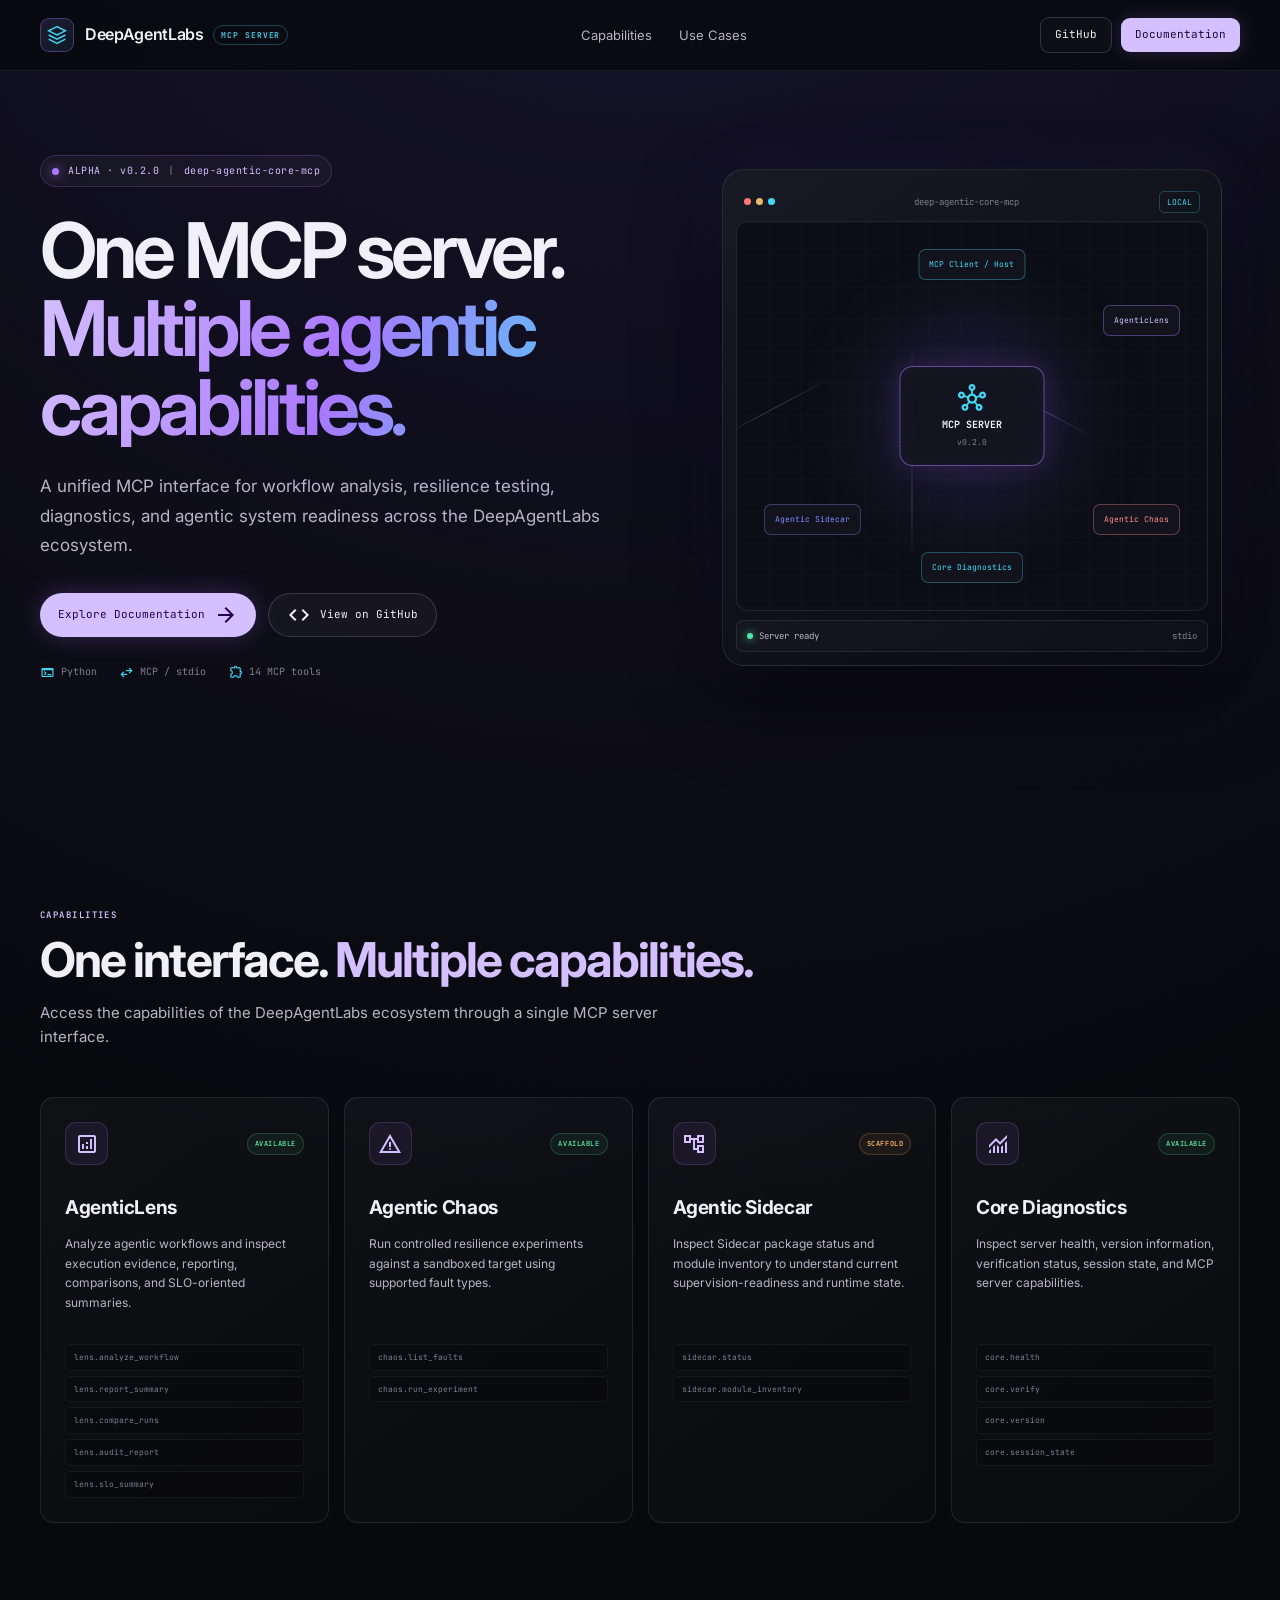
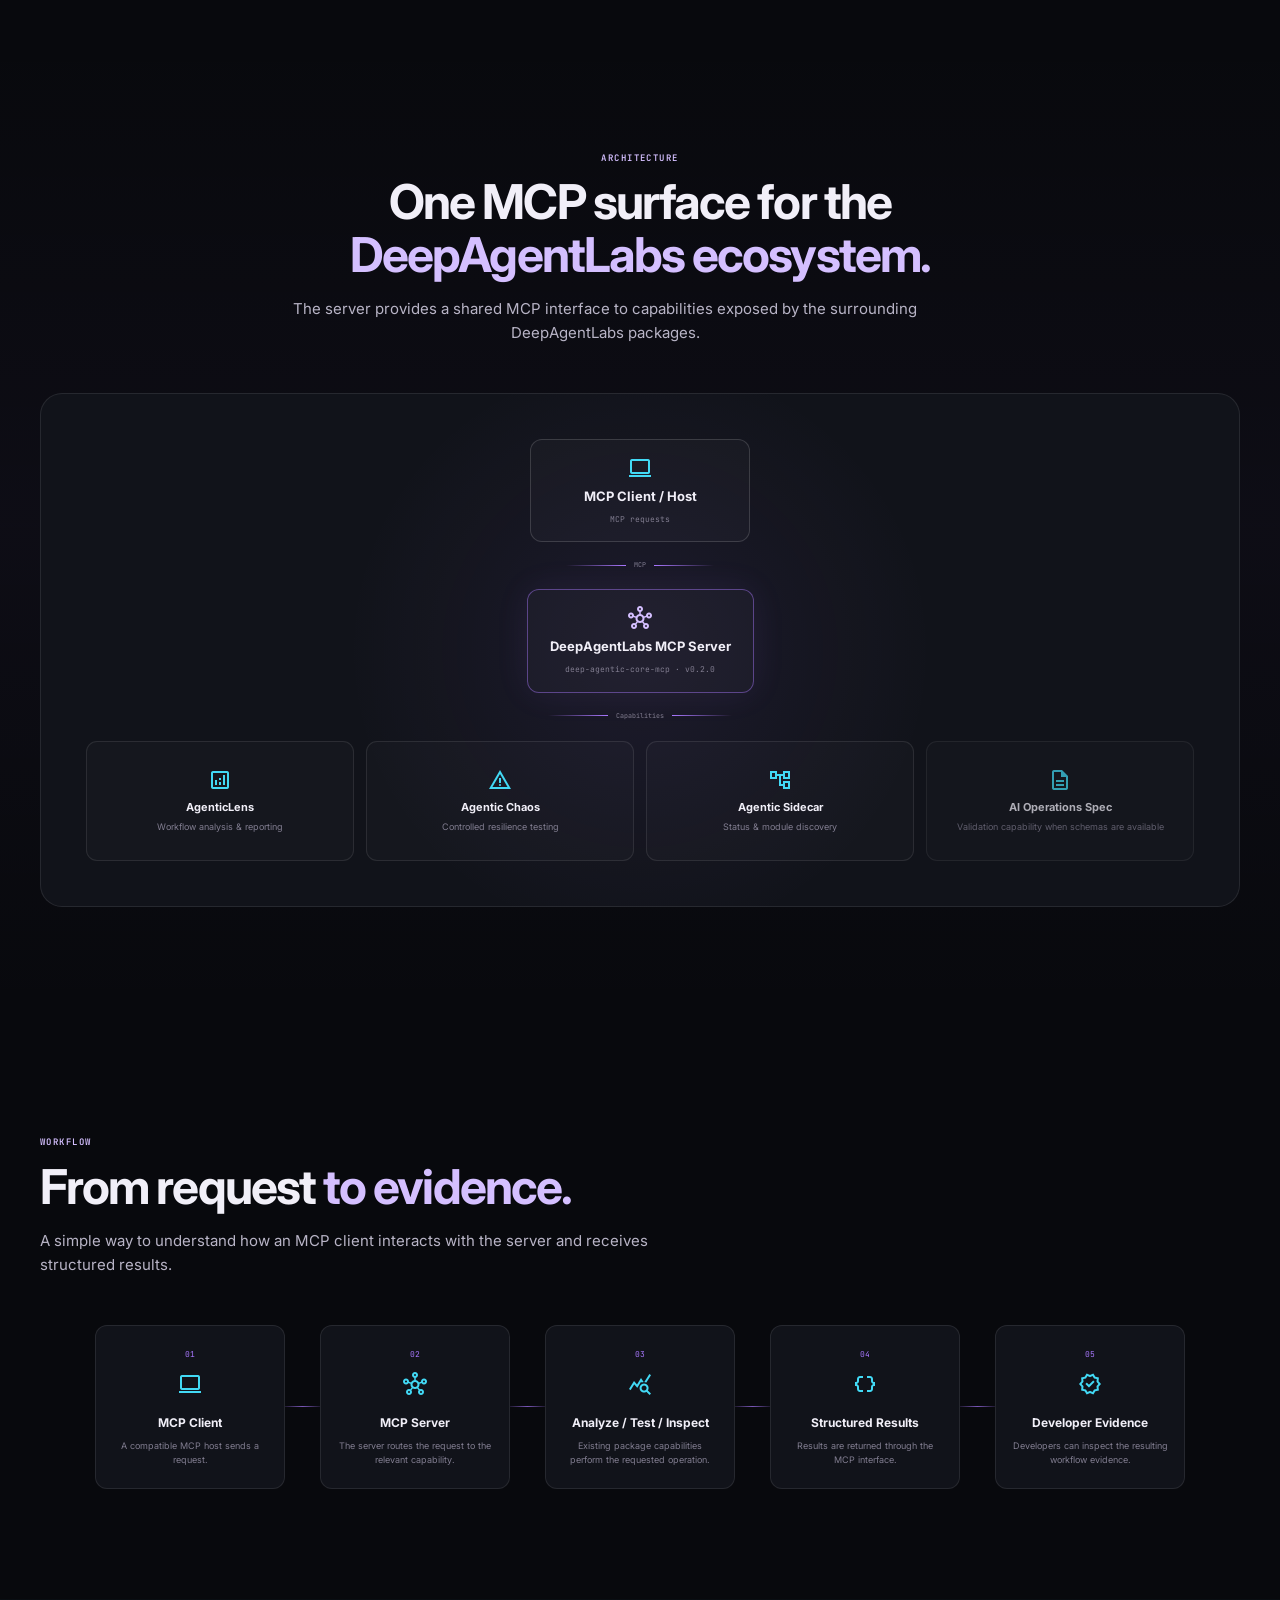
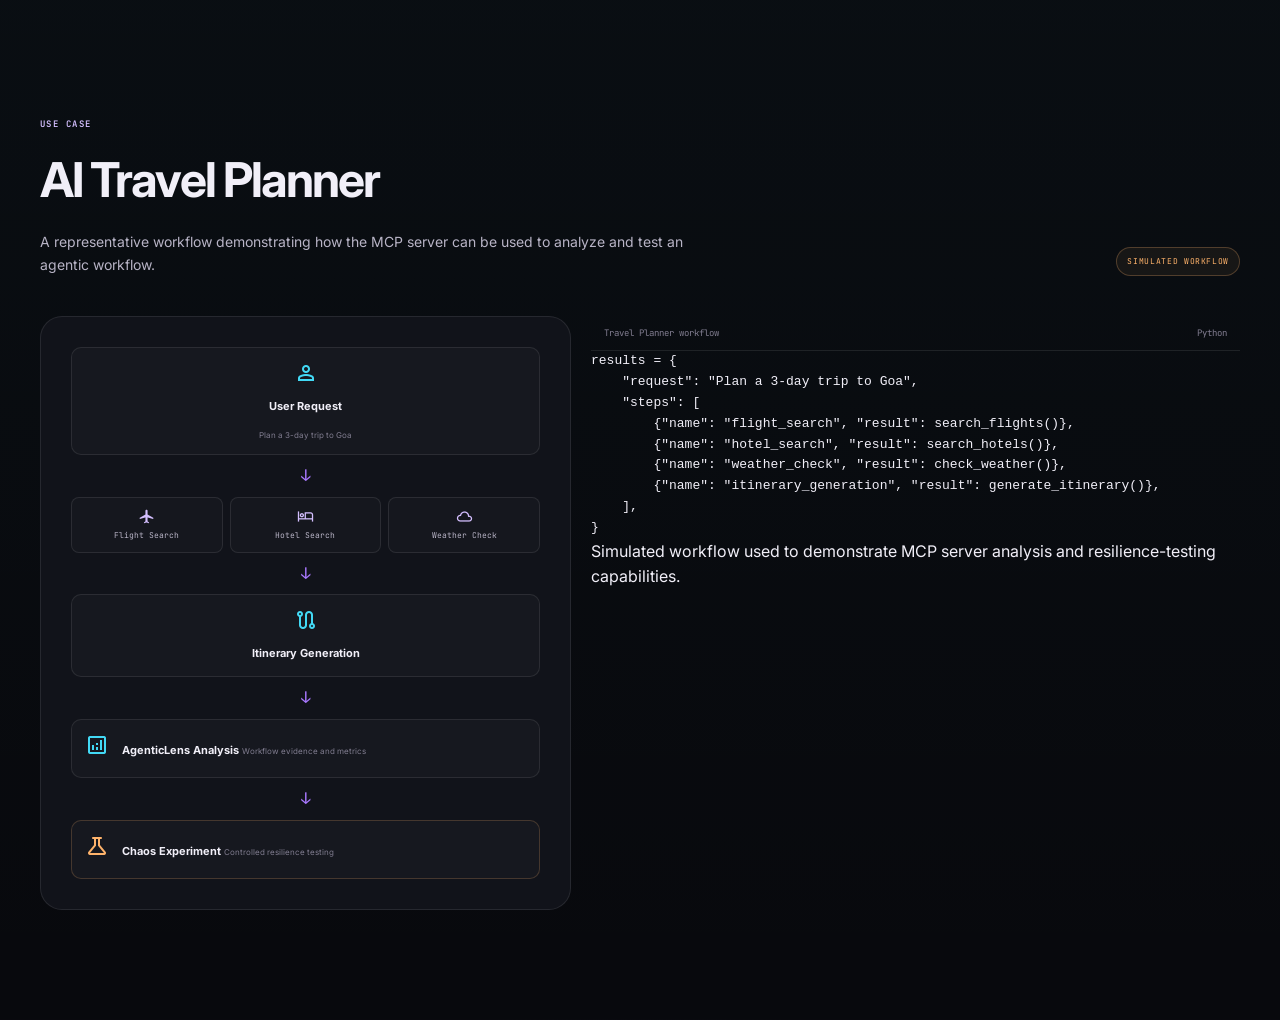
==== index.html @ 2177ae50 "Improve MCP website and documentation" ====
<!DOCTYPE html>
<html lang="en">
<head>
  <meta charset="UTF-8" />
  <meta name="viewport" content="width=device-width, initial-scale=1.0" />

  <title>DeepAgentLabs MCP Server | One MCP server. Multiple agentic capabilities.</title>

  <meta
    name="description"
    content="A unified MCP interface for workflow analysis, resilience testing, diagnostics, and agentic system readiness."
  />

  <meta
    property="og:title"
    content="DeepAgentLabs MCP Server"
  />

  <meta
    property="og:description"
    content="One MCP server. Multiple agentic capabilities."
  />

  <meta property="og:type" content="website" />
  <meta property="og:url" content="https://deepagentlabs.io/deep-agentic-core-mcp/" />
  <meta property="og:image" content="https://deepagentlabs.io/deep-agentic-core-mcp/og.png" />

  <meta name="twitter:card" content="summary_large_image" />

  <!-- Fonts -->
  <link rel="preconnect" href="https://fonts.googleapis.com" />
  <link rel="preconnect" href="https://fonts.gstatic.com" crossorigin />

  <link
    href="https://fonts.googleapis.com/css2?family=Inter:wght@400;500;600;700&family=JetBrains+Mono:wght@400;500;600;700&display=swap"
    rel="stylesheet"
  />

  <!-- Material Symbols -->
  <link
    href="https://fonts.googleapis.com/css2?family=Material+Symbols+Outlined:opsz,wght,FILL,GRAD@20..48,100..700,0..1,-50..200"
    rel="stylesheet"
  />

  <!-- IMPORTANT: relative path -->
  <link rel="stylesheet" href="site.css" />
</head>

<body>

  <!-- =========================================================
       NAVIGATION
  ========================================================== -->

  <header class="site-header">
    <div class="nav-container">

      <a href="#" class="brand">
        <div class="brand-mark">
          <svg
            viewBox="0 0 24 24"
            fill="none"
            stroke="currentColor"
            stroke-width="1.8"
            aria-hidden="true"
          >
            <polygon points="12 2 2 7 12 12 22 7 12 2"></polygon>
            <polyline points="2 12 12 17 22 12"></polyline>
            <polyline points="2 17 12 22 22 17"></polyline>
          </svg>
        </div>

        <div class="brand-text">
          <span>DeepAgentLabs</span>
          <small>MCP SERVER</small>
        </div>
      </a>

      <nav class="desktop-nav">
        <a href="#capabilities">Capabilities</a>
        <a href="#use-cases">Use Cases</a>
      </nav>

      <div class="nav-actions">

        <a
          href="https://github.com/DeepAgentLabs/mcp-server"
          target="_blank"
          rel="noopener noreferrer"
          class="nav-button secondary"
        >
          GitHub
        </a>

        <a
          href="http://127.0.0.1:8000/deep-agentic-core-mcp/"
          class="nav-button primary"
        >
          Documentation
        </a>

        <button
          class="mobile-menu-button"
          id="mobile-menu-button"
          aria-label="Open navigation"
        >
          <span class="material-symbols-outlined">menu</span>
        </button>

      </div>
    </div>

    <!-- Mobile Navigation -->

    <div class="mobile-nav" id="mobile-nav">

      <a href="#capabilities">Capabilities</a>
      <a href="#use-cases">Use Cases</a>

      <div class="mobile-nav-buttons">

        <a
          href="https://github.com/DeepAgentLabs/mcp-server"
          target="_blank"
          rel="noopener noreferrer"
        >
          GitHub
        </a>

        <a href="docs/">
          Documentation
        </a>

      </div>
    </div>
  </header>


  <!-- =========================================================
       MAIN
  ========================================================== -->

  <main>

    <!-- Ambient background -->

    <div class="ambient ambient-purple"></div>
    <div class="ambient ambient-cyan"></div>


    <!-- =======================================================
         HERO
    ======================================================== -->

    <section class="hero section-container">

      <div class="hero-content">

        <div class="version-badge">
          <span class="status-dot"></span>
          <span>ALPHA · v0.2.0</span>
          <span class="badge-divider">|</span>
          <span>deep-agentic-core-mcp</span>
        </div>

        <h1>
          One MCP server.
          <span>Multiple agentic capabilities.</span>
        </h1>

        <p class="hero-description">
          A unified MCP interface for workflow analysis, resilience testing,
          diagnostics, and agentic system readiness across the
          DeepAgentLabs ecosystem.
        </p>

        <div class="hero-actions">

          <a href="docs/" class="button button-primary">
            <span>Explore Documentation</span>
            <span class="material-symbols-outlined">arrow_forward</span>
          </a>

          <a
            href="https://github.com/DeepAgentLabs/mcp-server"
            target="_blank"
            rel="noopener noreferrer"
            class="button button-secondary"
          >
            <span class="material-symbols-outlined">code</span>
            <span>View on GitHub</span>
          </a>

        </div>

        <div class="hero-meta">

          <span>
            <span class="material-symbols-outlined">terminal</span>
            Python
          </span>

          <span>
            <span class="material-symbols-outlined">swap_horiz</span>
            MCP / stdio
          </span>

          <span>
            <span class="material-symbols-outlined">extension</span>
            14 MCP tools
          </span>

        </div>

      </div>


      <!-- Hero visual -->

      <div class="hero-visual">

        <div class="terminal-card">

          <div class="terminal-header">

            <div class="terminal-dots">
              <span></span>
              <span></span>
              <span></span>
            </div>

            <span class="terminal-title">
              deep-agentic-core-mcp
            </span>

            <span class="runtime-badge">
              LOCAL
            </span>

          </div>


          <div class="network">

            <div class="network-glow"></div>

            <div class="network-line line-top"></div>
            <div class="network-line line-right"></div>
            <div class="network-line line-bottom"></div>
            <div class="network-line line-left"></div>

            <div class="network-node node-client">
              MCP Client / Host
            </div>

            <div class="network-node node-lens">
              AgenticLens
            </div>

            <div class="network-node node-chaos">
              Agentic Chaos
            </div>

            <div class="network-node node-sidecar">
              Agentic Sidecar
            </div>

            <div class="network-node node-core">
              Core Diagnostics
            </div>

            <div class="network-center">
              <span class="material-symbols-outlined">
                hub
              </span>
              <strong>MCP SERVER</strong>
              <small>v0.2.0</small>
            </div>

          </div>


          <div class="terminal-footer">

            <span>
              <span class="live-dot"></span>
              Server ready
            </span>

            <span>
              stdio
            </span>

          </div>

        </div>

      </div>

    </section>


    <!-- =======================================================
         CAPABILITIES
    ======================================================== -->

    <section
      id="capabilities"
      class="section section-container"
    >

      <div class="section-heading">

        <span class="eyebrow">
          CAPABILITIES
        </span>

        <h2>
          One interface.
          <span>Multiple capabilities.</span>
        </h2>

        <p>
          Access the capabilities of the DeepAgentLabs ecosystem through
          a single MCP server interface.
        </p>

      </div>


      <div class="capability-grid">


        <!-- AgenticLens -->

        <article class="capability-card lens-card">

          <div class="card-top">

            <div class="capability-icon">
              <span class="material-symbols-outlined">
                analytics
              </span>
            </div>

            <span class="capability-status stable">
              AVAILABLE
            </span>

          </div>

          <h3>AgenticLens</h3>

          <p>
            Analyze agentic workflows and inspect execution evidence,
            reporting, comparisons, and SLO-oriented summaries.
          </p>

          <div class="tool-list">

            <span>lens.analyze_workflow</span>
            <span>lens.report_summary</span>
            <span>lens.compare_runs</span>
            <span>lens.audit_report</span>
            <span>lens.slo_summary</span>

          </div>

        </article>


        <!-- Agentic Chaos -->

        <article class="capability-card chaos-card">

          <div class="card-top">

            <div class="capability-icon">
              <span class="material-symbols-outlined">
                warning
              </span>
            </div>

            <span class="capability-status stable">
              AVAILABLE
            </span>

          </div>

          <h3>Agentic Chaos</h3>

          <p>
            Run controlled resilience experiments against a sandboxed
            target using supported fault types.
          </p>

          <div class="tool-list">

            <span>chaos.list_faults</span>
            <span>chaos.run_experiment</span>

          </div>

        </article>


        <!-- Sidecar -->

        <article class="capability-card sidecar-card">

          <div class="card-top">

            <div class="capability-icon">
              <span class="material-symbols-outlined">
                account_tree
              </span>
            </div>

            <span class="capability-status experimental">
              SCAFFOLD
            </span>

          </div>

          <h3>Agentic Sidecar</h3>

          <p>
            Inspect Sidecar package status and module inventory to
            understand current supervision-readiness and runtime state.
          </p>

          <div class="tool-list">

            <span>sidecar.status</span>
            <span>sidecar.module_inventory</span>

          </div>

        </article>


        <!-- Core -->

        <article class="capability-card core-card">

          <div class="card-top">

            <div class="capability-icon">
              <span class="material-symbols-outlined">
                monitoring
              </span>
            </div>

            <span class="capability-status stable">
              AVAILABLE
            </span>

          </div>

          <h3>Core Diagnostics</h3>

          <p>
            Inspect server health, version information, verification
            status, session state, and MCP server capabilities.
          </p>

          <div class="tool-list">

            <span>core.health</span>
            <span>core.verify</span>
            <span>core.version</span>
            <span>core.session_state</span>

          </div>

        </article>

      </div>

    </section>


    <!-- =======================================================
         ARCHITECTURE
    ======================================================== -->

    <section
      id="architecture"
      class="section architecture-section"
    >

      <div class="section-container">

        <div class="section-heading centered">

          <span class="eyebrow">
            ARCHITECTURE
          </span>

          <h2>
            One MCP surface for the
            <span>DeepAgentLabs ecosystem.</span>
          </h2>

          <p>
            The server provides a shared MCP interface to capabilities
            exposed by the surrounding DeepAgentLabs packages.
          </p>

        </div>


        <div class="architecture-diagram">

          <div class="architecture-node client-node">

            <span class="material-symbols-outlined">
              computer
            </span>

            <strong>MCP Client / Host</strong>

            <small>
              MCP requests
            </small>

          </div>


          <div class="architecture-arrow">
            <span></span>
            <small>MCP</small>
            <span></span>
          </div>


          <div class="architecture-node server-node">

            <span class="material-symbols-outlined">
              hub
            </span>

            <strong>DeepAgentLabs MCP Server</strong>

            <small>
              deep-agentic-core-mcp · v0.2.0
            </small>

          </div>


          <div class="architecture-arrow vertical">
            <span></span>
            <small>Capabilities</small>
            <span></span>
          </div>


          <div class="architecture-services">

            <div class="service-card">

              <span class="material-symbols-outlined">
                analytics
              </span>

              <strong>AgenticLens</strong>

              <small>
                Workflow analysis & reporting
              </small>

            </div>


            <div class="service-card">

              <span class="material-symbols-outlined">
                warning
              </span>

              <strong>Agentic Chaos</strong>

              <small>
                Controlled resilience testing
              </small>

            </div>


            <div class="service-card">

              <span class="material-symbols-outlined">
                account_tree
              </span>

              <strong>Agentic Sidecar</strong>

              <small>
                Status & module discovery
              </small>

            </div>


            <div class="service-card muted-service">

              <span class="material-symbols-outlined">
                description
              </span>

              <strong>AI Operations Spec</strong>

              <small>
                Validation capability when schemas are available
              </small>

            </div>

          </div>

        </div>

      </div>

    </section>


    <!-- =======================================================
         WORKFLOW
    ======================================================== -->

    <section
      id="workflow"
      class="section section-container"
    >

      <div class="section-heading">

        <span class="eyebrow">
          WORKFLOW
        </span>

        <h2>
          From request
          <span>to evidence.</span>
        </h2>

        <p>
          A simple way to understand how an MCP client interacts with
          the server and receives structured results.
        </p>

      </div>


      <div class="workflow">

        <div class="workflow-step">

          <div class="workflow-number">01</div>

          <span class="material-symbols-outlined">
            computer
          </span>

          <h3>MCP Client</h3>

          <p>
            A compatible MCP host sends a request.
          </p>

        </div>


        <div class="workflow-connector"></div>


        <div class="workflow-step">

          <div class="workflow-number">02</div>

          <span class="material-symbols-outlined">
            hub
          </span>

          <h3>MCP Server</h3>

          <p>
            The server routes the request to the relevant capability.
          </p>

        </div>


        <div class="workflow-connector"></div>


        <div class="workflow-step">

          <div class="workflow-number">03</div>

          <span class="material-symbols-outlined">
            query_stats
          </span>

          <h3>Analyze / Test / Inspect</h3>

          <p>
            Existing package capabilities perform the requested operation.
          </p>

        </div>


        <div class="workflow-connector"></div>


        <div class="workflow-step">

          <div class="workflow-number">04</div>

          <span class="material-symbols-outlined">
            data_object
          </span>

          <h3>Structured Results</h3>

          <p>
            Results are returned through the MCP interface.
          </p>

        </div>


        <div class="workflow-connector"></div>


        <div class="workflow-step">

          <div class="workflow-number">05</div>

          <span class="material-symbols-outlined">
            verified
          </span>

          <h3>Developer Evidence</h3>

          <p>
            Developers can inspect the resulting workflow evidence.
          </p>

        </div>

      </div>

    </section>


<!-- =======================================================
     USE CASE
======================================================== -->

<section
  id="use-cases"
  class="section use-case-section"
>

  <div class="section-container">

    <div class="use-case-header">

      <div>

        <span class="eyebrow">
          USE CASE
        </span>

        <h2>
          AI Travel Planner
        </h2>

        <p>
          A representative workflow demonstrating how the MCP server
          can be used to analyze and test an agentic workflow.
        </p>

      </div>

      <span class="simulation-badge">
        SIMULATED WORKFLOW
      </span>

    </div>


    <div class="travel-grid">


      <!-- Workflow -->

      <div class="travel-flow">

        <div class="travel-node">
          <span class="material-symbols-outlined">
            person
          </span>

          <strong>User Request</strong>

          <small>
            Plan a 3-day trip to Goa
          </small>
        </div>


        <div class="travel-arrow">↓</div>


        <div class="travel-tools">

          <div>
            <span class="material-symbols-outlined">
              flight
            </span>

            Flight Search
          </div>

          <div>
            <span class="material-symbols-outlined">
              hotel
            </span>

            Hotel Search
          </div>

          <div>
            <span class="material-symbols-outlined">
              cloud
            </span>

            Weather Check
          </div>

        </div>


        <div class="travel-arrow">↓</div>


        <div class="travel-node">

          <span class="material-symbols-outlined">
            route
          </span>

          <strong>
            Itinerary Generation
          </strong>

        </div>


        <div class="travel-arrow">↓</div>


        <div class="travel-result">

          <div>
            <span class="material-symbols-outlined">
              analytics
            </span>
          </div>

          <div>
            <strong>
              AgenticLens Analysis
            </strong>

            <small>
              Workflow evidence and metrics
            </small>
          </div>

        </div>


        <div class="travel-arrow">↓</div>


        <div class="travel-result chaos-result">

          <div>
            <span class="material-symbols-outlined">
              science
            </span>
          </div>

          <div>
            <strong>
              Chaos Experiment
            </strong>

            <small>
              Controlled resilience testing
            </small>
          </div>

        </div>

      </div>


      <!-- Code Snippet -->

      <div class="use-case-code">

        <div class="code-header">

          <span>
            Travel Planner workflow
          </span>

          <span>
            Python
          </span>

        </div>


        <pre><code>results = {
    "request": "Plan a 3-day trip to Goa",
    "steps": [
        {"name": "flight_search", "result": search_flights()},
        {"name": "hotel_search", "result": search_hotels()},
        {"name": "weather_check", "result": check_weather()},
        {"name": "itinerary_generation", "result": generate_itinerary()},
    ],
}</code></pre>


        <p class="code-note">
          Simulated workflow used to demonstrate MCP server analysis
          and resilience-testing capabilities.
        </p>

      </div>


    </div>

  </div>

</section>
---- site.css ----
/* =========================================================
   DeepAgentLabs MCP Server
   Landing Page Styles
   ========================================================= */

:root {
  --bg: #08090d;
  --bg-soft: #0d0f15;
  --surface: #11131a;
  --surface-2: #171923;
  --surface-3: #1d202b;

  --text: #f1eff8;
  --text-soft: #b8b4c6;
  --text-muted: #817d90;

  --purple: #a978ff;
  --purple-light: #d4bfff;
  --cyan: #42d9f5;
  --blue: #7d8cff;

  --border: rgba(255, 255, 255, 0.09);
  --border-strong: rgba(255, 255, 255, 0.15);

  --green: #55e6a5;
  --orange: #ffb36b;
  --red: #ff8d8d;

  --radius: 14px;
  --radius-lg: 22px;

  --max-width: 1200px;

  --transition: 220ms ease;
}

/* =========================================================
   RESET
   ========================================================= */

* {
  box-sizing: border-box;
  margin: 0;
  padding: 0;
}

html {
  scroll-behavior: smooth;
  background: var(--bg);
  color-scheme: dark;
}

body {
  min-height: 100vh;
  background:
    radial-gradient(
      circle at 50% -10%,
      rgba(125, 88, 255, 0.14),
      transparent 35%
    ),
    var(--bg);

  color: var(--text);
  font-family: "Inter", sans-serif;
  line-height: 1.6;
  overflow-x: hidden;

  -webkit-font-smoothing: antialiased;
}

a {
  color: inherit;
  text-decoration: none;
}

button {
  font: inherit;
}

::selection {
  background: rgba(169, 120, 255, 0.35);
  color: white;
}

/* =========================================================
   SCROLLBAR
   ========================================================= */

::-webkit-scrollbar {
  width: 7px;
}

::-webkit-scrollbar-track {
  background: var(--bg);
}

::-webkit-scrollbar-thumb {
  background: #2b2d38;
  border-radius: 999px;
}

::-webkit-scrollbar-thumb:hover {
  background: #444654;
}

/* =========================================================
   GLOBAL
   ========================================================= */

.section-container {
  width: min(var(--max-width), calc(100% - 40px));
  margin: 0 auto;
}

.section {
  position: relative;
  padding: 110px 0;
}

.ambient {
  position: absolute;
  pointer-events: none;
  border-radius: 50%;
  filter: blur(120px);
  z-index: -1;
}

.ambient-purple {
  width: 450px;
  height: 450px;
  top: 50px;
  left: -220px;
  background: rgba(134, 78, 255, 0.11);
}

.ambient-cyan {
  width: 420px;
  height: 420px;
  top: 650px;
  right: -230px;
  background: rgba(42, 205, 235, 0.08);
}

/* =========================================================
   NAVBAR
   ========================================================= */

.site-header {
  position: fixed;
  top: 0;
  left: 0;
  right: 0;
  z-index: 100;

  background: rgba(8, 9, 13, 0.78);
  backdrop-filter: blur(18px);
  -webkit-backdrop-filter: blur(18px);

  border-bottom: 1px solid rgba(255, 255, 255, 0.07);
}

.nav-container {
  width: min(var(--max-width), calc(100% - 40px));
  height: 70px;
  margin: 0 auto;

  display: flex;
  align-items: center;
  justify-content: space-between;
  gap: 24px;
}

.brand {
  display: flex;
  align-items: center;
  gap: 11px;
  flex-shrink: 0;
}

.brand-mark {
  width: 34px;
  height: 34px;

  display: grid;
  place-items: center;

  border: 1px solid rgba(169, 120, 255, 0.35);
  border-radius: 9px;

  background:
    linear-gradient(
      135deg,
      rgba(169, 120, 255, 0.15),
      rgba(66, 217, 245, 0.08)
    );

  color: var(--cyan);
}

.brand-mark svg {
  width: 20px;
  height: 20px;
}

.brand-text {
  display: flex;
  align-items: center;
  gap: 9px;

  font-weight: 600;
  letter-spacing: -0.02em;
}

.brand-text small {
  padding: 3px 7px;

  border: 1px solid rgba(66, 217, 245, 0.28);
  border-radius: 999px;

  color: var(--cyan);

  font-family: "JetBrains Mono", monospace;
  font-size: 8px;
  letter-spacing: 0.12em;
}

.desktop-nav {
  display: flex;
  align-items: center;
  gap: 27px;
}

.desktop-nav a {
  color: var(--text-soft);
  font-size: 13px;
  transition: color var(--transition);
}

.desktop-nav a:hover {
  color: white;
}

.nav-actions {
  display: flex;
  align-items: center;
  gap: 9px;
}

.nav-button {
  padding: 8px 14px;

  border-radius: 9px;

  font-family: "JetBrains Mono", monospace;
  font-size: 11px;

  transition: all var(--transition);
}

.nav-button.secondary {
  border: 1px solid var(--border-strong);
  background: rgba(255, 255, 255, 0.025);
}

.nav-button.secondary:hover {
  background: var(--surface-2);
  border-color: rgba(255, 255, 255, 0.25);
}

.nav-button.primary {
  color: #1d073f;
  background: var(--purple-light);

  box-shadow: 0 0 20px rgba(169, 120, 255, 0.22);
}

.nav-button.primary:hover {
  background: white;
  transform: translateY(-1px);
}

.mobile-menu-button {
  display: none;

  width: 36px;
  height: 36px;

  border: 1px solid var(--border);
  border-radius: 8px;

  background: var(--surface);
  color: white;

  cursor: pointer;
}

.mobile-nav {
  display: none;
}

/* =========================================================
   HERO
   ========================================================= */

.hero {
  min-height: 760px;
  padding-top: 155px;
  padding-bottom: 110px;

  display: grid;
  grid-template-columns: 1.05fr 0.95fr;
  align-items: center;
  gap: 70px;
}

.hero-content {
  position: relative;
  z-index: 2;
}

.version-badge {
  display: inline-flex;
  align-items: center;
  gap: 9px;

  padding: 7px 11px;

  border: 1px solid rgba(169, 120, 255, 0.22);
  border-radius: 999px;

  background: rgba(255, 255, 255, 0.035);

  color: var(--purple-light);

  font-family: "JetBrains Mono", monospace;
  font-size: 10px;
  letter-spacing: 0.05em;
}

.status-dot {
  width: 7px;
  height: 7px;

  border-radius: 50%;

  background: var(--purple);
  box-shadow: 0 0 12px var(--purple);

  animation: pulse 2s infinite;
}

.badge-divider {
  color: var(--text-muted);
}

.hero h1 {
  max-width: 760px;

  margin-top: 25px;

  font-size: clamp(46px, 6vw, 78px);
  line-height: 1.02;

  letter-spacing: -0.055em;
  font-weight: 650;
}

.hero h1 span {
  display: block;

  background:
    linear-gradient(
      110deg,
      var(--purple-light),
      var(--purple),
      var(--cyan)
    );

  -webkit-background-clip: text;
  background-clip: text;

  color: transparent;
}

.hero-description {
  max-width: 650px;

  margin-top: 25px;

  color: var(--text-soft);

  font-size: 17px;
  line-height: 1.75;
}

.hero-actions {
  display: flex;
  flex-wrap: wrap;
  gap: 12px;

  margin-top: 32px;
}

.button {
  min-height: 44px;

  display: inline-flex;
  align-items: center;
  justify-content: center;
  gap: 9px;

  padding: 0 18px;

  border-radius: 999px;

  font-family: "JetBrains Mono", monospace;
  font-size: 11px;

  transition: all var(--transition);
}

.button-primary {
  background: var(--purple-light);
  color: #270054;

  box-shadow: 0 0 25px rgba(169, 120, 255, 0.25);
}

.button-primary:hover {
  background: white;
  transform: translateY(-2px);
  box-shadow: 0 0 32px rgba(169, 120, 255, 0.4);
}

.button-secondary {
  border: 1px solid var(--border-strong);
  background: rgba(255, 255, 255, 0.035);
  color: var(--text);
}

.button-secondary:hover {
  background: var(--surface-2);
  border-color: rgba(255, 255, 255, 0.25);
  transform: translateY(-2px);
}

.hero-meta {
  display: flex;
  flex-wrap: wrap;
  gap: 22px;

  margin-top: 27px;

  color: var(--text-muted);

  font-family: "JetBrains Mono", monospace;
  font-size: 10px;
}

.hero-meta span {
  display: flex;
  align-items: center;
  gap: 6px;
}

.hero-meta .material-symbols-outlined {
  font-size: 15px;
  color: var(--cyan);
}

/* =========================================================
   HERO NETWORK VISUAL
   ========================================================= */

.hero-visual {
  display: flex;
  justify-content: center;
}

.terminal-card {
  width: min(100%, 500px);

  padding: 13px;

  border: 1px solid rgba(255, 255, 255, 0.1);
  border-radius: var(--radius-lg);

  background:
    linear-gradient(
      145deg,
      rgba(24, 26, 36, 0.96),
      rgba(10, 11, 16, 0.97)
    );

  box-shadow:
    0 30px 80px rgba(0, 0, 0, 0.55),
    0 0 60px rgba(128, 88, 255, 0.08);
}

.terminal-header {
  height: 38px;

  display: flex;
  align-items: center;
  justify-content: space-between;

  padding: 0 8px;

  color: var(--text-muted);

  font-family: "JetBrains Mono", monospace;
  font-size: 9px;
}

.terminal-dots {
  display: flex;
  gap: 5px;
}

.terminal-dots span {
  width: 7px;
  height: 7px;
  border-radius: 50%;
  background: #474956;
}

.terminal-dots span:first-child {
  background: #ff7777;
}

.terminal-dots span:nth-child(2) {
  background: #e3bc68;
}

.terminal-dots span:nth-child(3) {
  background: var(--cyan);
}

.runtime-badge {
  padding: 4px 7px;

  border: 1px solid rgba(66, 217, 245, 0.25);
  border-radius: 5px;

  color: var(--cyan);

  font-size: 8px;
}

.network {
  position: relative;

  height: 390px;

  overflow: hidden;

  border: 1px solid var(--border);
  border-radius: 12px;

  background:
    linear-gradient(
      rgba(255, 255, 255, 0.018) 1px,
      transparent 1px
    ),
    linear-gradient(
      90deg,
      rgba(255, 255, 255, 0.018) 1px,
      transparent 1px
    ),
    #0c0e14;

  background-size: 32px 32px;
}

.network-glow {
  position: absolute;

  width: 190px;
  height: 190px;

  left: 50%;
  top: 50%;

  transform: translate(-50%, -50%);

  border-radius: 50%;

  background: rgba(127, 87, 255, 0.16);

  filter: blur(45px);
}

.network-center {
  position: absolute;

  width: 145px;
  height: 100px;

  left: 50%;
  top: 50%;

  transform: translate(-50%, -50%);

  display: flex;
  flex-direction: column;
  align-items: center;
  justify-content: center;

  border: 1px solid rgba(169, 120, 255, 0.55);
  border-radius: 13px;

  background: rgba(20, 21, 31, 0.92);

  box-shadow:
    0 0 30px rgba(169, 120, 255, 0.16),
    inset 0 0 30px rgba(169, 120, 255, 0.04);
}

.network-center .material-symbols-outlined {
  font-size: 28px;
  color: var(--cyan);
}

.network-center strong {
  margin-top: 5px;

  font-family: "JetBrains Mono", monospace;
  font-size: 10px;
}

.network-center small {
  margin-top: 3px;

  color: var(--text-muted);

  font-family: "JetBrains Mono", monospace;
  font-size: 8px;
}

.network-node {
  position: absolute;

  padding: 8px 10px;

  border: 1px solid var(--border-strong);
  border-radius: 7px;

  background: rgba(19, 21, 29, 0.9);

  color: var(--text-soft);

  font-family: "JetBrains Mono", monospace;
  font-size: 8px;

  z-index: 2;
}

.node-client {
  top: 27px;
  left: 50%;
  transform: translateX(-50%);

  border-color: rgba(66, 217, 245, 0.35);
  color: var(--cyan);
}

.node-lens {
  top: 83px;
  right: 27px;

  border-color: rgba(169, 120, 255, 0.4);
  color: var(--purple-light);
}

.node-chaos {
  right: 27px;
  bottom: 75px;

  border-color: rgba(255, 141, 141, 0.35);
  color: var(--red);
}

.node-sidecar {
  bottom: 75px;
  left: 27px;

  border-color: rgba(125, 140, 255, 0.35);
  color: var(--blue);
}

.node-core {
  bottom: 27px;
  left: 50%;
  transform: translateX(-50%);

  border-color: rgba(66, 217, 245, 0.3);
  color: var(--cyan);
}

.network-line {
  position: absolute;

  height: 1px;

  transform-origin: left center;

  background: linear-gradient(
    90deg,
    transparent,
    rgba(169, 120, 255, 0.7),
    transparent
  );

  opacity: 0.5;
}

.line-top {
  width: 120px;
  top: 120px;
  left: calc(50% - 60px);
  transform: rotate(90deg);
}

.line-right {
  width: 130px;
  top: 155px;
  left: 52%;
  transform: rotate(28deg);
}

.line-bottom {
  width: 120px;
  top: 220px;
  left: calc(50% - 60px);
  transform: rotate(90deg);
}

.line-left {
  width: 130px;
  top: 155px;
  right: 52%;
  transform: rotate(152deg);
}

.terminal-footer {
  display: flex;
  align-items: center;
  justify-content: space-between;

  margin-top: 9px;
  padding: 8px 10px;

  border: 1px solid var(--border);
  border-radius: 7px;

  background: rgba(255, 255, 255, 0.025);

  color: var(--text-muted);

  font-family: "JetBrains Mono", monospace;
  font-size: 9px;
}

.terminal-footer > span:first-child {
  display: flex;
  align-items: center;
  gap: 6px;

  color: var(--text-soft);
}

.live-dot {
  width: 6px;
  height: 6px;

  border-radius: 50%;

  background: var(--green);
  box-shadow: 0 0 9px var(--green);
}

/* =========================================================
   SECTION HEADINGS
   ========================================================= */

.section-heading {
  max-width: 720px;
  margin-bottom: 48px;
}

.section-heading.centered {
  margin-left: auto;
  margin-right: auto;
  text-align: center;
}

.eyebrow {
  display: inline-block;

  margin-bottom: 11px;

  color: var(--purple-light);

  font-family: "JetBrains Mono", monospace;
  font-size: 9px;
  font-weight: 600;

  letter-spacing: 0.16em;
}

.section-heading h2 {
  font-size: clamp(30px, 4vw, 48px);
  line-height: 1.1;

  letter-spacing: -0.04em;
}

.section-heading h2 span {
  color: var(--purple-light);
}

.section-heading p {
  max-width: 650px;

  margin-top: 15px;

  color: var(--text-soft);

  font-size: 15px;
}

/* =========================================================
   CAPABILITIES
   ========================================================= */

.capability-grid {
  display: grid;
  grid-template-columns: repeat(4, 1fr);
  gap: 15px;
}

.capability-card {
  position: relative;

  min-height: 320px;

  padding: 24px;

  border: 1px solid var(--border);
  border-radius: var(--radius);

  background:
    linear-gradient(
      145deg,
      rgba(255, 255, 255, 0.035),
      rgba(255, 255, 255, 0.012)
    );

  transition:
    transform var(--transition),
    border-color var(--transition),
    background var(--transition);
}

.capability-card:hover {
  transform: translateY(-6px);

  border-color: rgba(169, 120, 255, 0.3);

  background:
    linear-gradient(
      145deg,
      rgba(169, 120, 255, 0.07),
      rgba(255, 255, 255, 0.015)
    );
}

.card-top {
  display: flex;
  align-items: center;
  justify-content: space-between;
}

.capability-icon {
  width: 43px;
  height: 43px;

  display: grid;
  place-items: center;

  border: 1px solid rgba(169, 120, 255, 0.2);
  border-radius: 11px;

  background: rgba(169, 120, 255, 0.08);

  color: var(--purple-light);
}

.capability-status {
  padding: 4px 7px;

  border-radius: 999px;

  font-family: "JetBrains Mono", monospace;
  font-size: 7px;
  font-weight: 600;
  letter-spacing: 0.08em;
}

.capability-status.stable {
  color: var(--green);
  border: 1px solid rgba(85, 230, 165, 0.2);
  background: rgba(85, 230, 165, 0.06);
}

.capability-status.experimental {
  color: var(--orange);
  border: 1px solid rgba(255, 179, 107, 0.2);
  background: rgba(255, 179, 107, 0.06);
}

.capability-card h3 {
  margin-top: 28px;

  font-size: 19px;
  letter-spacing: -0.02em;
}

.capability-card p {
  min-height: 92px;

  margin-top: 10px;

  color: var(--text-soft);

  font-size: 12px;
  line-height: 1.65;
}

.tool-list {
  display: flex;
  flex-direction: column;
  gap: 5px;

  margin-top: 18px;
}

.tool-list span {
  display: block;

  padding: 6px 8px;

  border: 1px solid rgba(255, 255, 255, 0.055);
  border-radius: 5px;

  background: rgba(0, 0, 0, 0.18);

  color: var(--text-muted);

  font-family: "JetBrains Mono", monospace;
  font-size: 8px;
}

/* =========================================================
   ARCHITECTURE
   ========================================================= */

.architecture-section {
  background:
    linear-gradient(
      180deg,
      transparent,
      rgba(169, 120, 255, 0.035),
      transparent
    );
}

.architecture-diagram {
  padding: 45px;

  border: 1px solid var(--border);
  border-radius: var(--radius-lg);

  background:
    radial-gradient(
      circle at center,
      rgba(169, 120, 255, 0.08),
      transparent 45%
    ),
    var(--surface);

  text-align: center;
}

.architecture-node {
  display: inline-flex;
  flex-direction: column;
  align-items: center;
  gap: 6px;

  min-width: 220px;

  padding: 16px 22px;

  border: 1px solid var(--border-strong);
  border-radius: 12px;

  background: rgba(255, 255, 255, 0.025);
}

.architecture-node .material-symbols-outlined {
  color: var(--cyan);
}

.architecture-node strong {
  font-size: 13px;
}

.architecture-node small {
  color: var(--text-muted);

  font-family: "JetBrains Mono", monospace;
  font-size: 8px;
}

.server-node {
  border-color: rgba(169, 120, 255, 0.45);

  box-shadow:
    0 0 35px rgba(169, 120, 255, 0.08);
}

.server-node .material-symbols-outlined {
  color: var(--purple-light);
}

.architecture-arrow {
  width: 220px;

  margin: 18px auto;

  display: flex;
  align-items: center;
  justify-content: center;
  gap: 8px;

  color: var(--text-muted);

  font-family: "JetBrains Mono", monospace;
  font-size: 8px;
}

.architecture-arrow span {
  width: 60px;
  height: 1px;

  background: linear-gradient(
    90deg,
    transparent,
    var(--purple)
  );
}

.architecture-arrow span:last-child {
  background: linear-gradient(
    90deg,
    var(--purple),
    transparent
  );
}

.architecture-services {
  display: grid;
  grid-template-columns: repeat(4, 1fr);
  gap: 12px;

  margin-top: 20px;
}

.service-card {
  min-height: 120px;

  display: flex;
  flex-direction: column;
  align-items: center;
  justify-content: center;

  padding: 16px;

  border: 1px solid var(--border);
  border-radius: 11px;

  background: rgba(255, 255, 255, 0.02);
}

.service-card .material-symbols-outlined {
  color: var(--cyan);
  margin-bottom: 7px;
}

.service-card strong {
  font-size: 11px;
}

.service-card small {
  margin-top: 4px;

  color: var(--text-muted);

  font-size: 9px;
}

.muted-service {
  opacity: 0.7;
}

/* =========================================================
   WORKFLOW
   ========================================================= */

.workflow {
  display: flex;
  align-items: stretch;
  justify-content: center;
}

.workflow-step {
  width: 190px;

  padding: 22px 16px;

  border: 1px solid var(--border);
  border-radius: 12px;

  background: var(--surface);

  text-align: center;
}

.workflow-number {
  margin-bottom: 12px;

  color: var(--purple);

  font-family: "JetBrains Mono", monospace;
  font-size: 8px;
}

.workflow-step .material-symbols-outlined {
  color: var(--cyan);
  font-size: 24px;
}

.workflow-step h3 {
  margin-top: 9px;
  font-size: 12px;
}

.workflow-step p {
  margin-top: 7px;

  color: var(--text-muted);

  font-size: 9px;
  line-height: 1.5;
}

.workflow-connector {
  align-self: center;

  width: 35px;
  height: 1px;

  background: linear-gradient(
    90deg,
    rgba(169, 120, 255, 0.15),
    rgba(169, 120, 255, 0.7),
    rgba(169, 120, 255, 0.15)
  );
}

/* =========================================================
   USE CASE
   ========================================================= */

.use-case-section {
  background:
    linear-gradient(
      180deg,
      rgba(66, 217, 245, 0.025),
      transparent
    );
}

.use-case-header {
  display: flex;
  align-items: flex-end;
  justify-content: space-between;
  gap: 30px;

  margin-bottom: 40px;
}

.use-case-header h2 {
  font-size: clamp(32px, 4vw, 48px);
  letter-spacing: -0.04em;
}

.use-case-header p {
  max-width: 650px;

  margin-top: 12px;

  color: var(--text-soft);
  font-size: 14px;
}

.simulation-badge {
  flex-shrink: 0;

  padding: 7px 10px;

  border: 1px solid rgba(255, 179, 107, 0.25);
  border-radius: 999px;

  color: var(--orange);

  background: rgba(255, 179, 107, 0.06);

  font-family: "JetBrains Mono", monospace;
  font-size: 8px;
  letter-spacing: 0.08em;
}

.travel-grid {
  display: grid;
  grid-template-columns: 0.9fr 1.1fr;
  gap: 20px;
}

.travel-flow {
  display: flex;
  flex-direction: column;
  align-items: center;
  justify-content: center;

  padding: 30px;

  border: 1px solid var(--border);
  border-radius: var(--radius-lg);

  background: var(--surface);
}

.travel-node,
.travel-result {
  width: 100%;

  display: flex;
  align-items: center;
  gap: 13px;

  padding: 13px;

  border: 1px solid var(--border);
  border-radius: 10px;

  background: rgba(255, 255, 255, 0.025);
}

.travel-node {
  justify-content: center;
  flex-direction: column;
  text-align: center;
}

.travel-node .material-symbols-outlined,
.travel-result .material-symbols-outlined {
  color: var(--cyan);
}

.travel-node strong,
.travel-result strong {
  font-size: 11px;
}

.travel-node small,
.travel-result small {
  color: var(--text-muted);
  font-size: 8px;
}

.travel-tools {
  width: 100%;

  display: grid;
  grid-template-columns: repeat(3, 1fr);
  gap: 7px;
}

.travel-tools div {
  padding: 10px 5px;

  border: 1px solid var(--border);
  border-radius: 8px;

  background: rgba(255, 255, 255, 0.018);

  text-align: center;

  color: var(--text-soft);

  font-family: "JetBrains Mono", monospace;
  font-size: 8px;
}

.travel-tools .material-symbols-outlined {
  display: block;
  margin-bottom: 4px;

  color: var(--purple-light);
  font-size: 17px;
}

.travel-arrow {
  padding: 8px;

  color: var(--purple);

  font-family: "JetBrains Mono", monospace;
}

.chaos-result {
  border-color: rgba(255, 179, 107, 0.2);
}

.chaos-result .material-symbols-outlined {
  color: var(--orange);
}

.use-case-terminal {
  overflow: hidden;

  border: 1px solid var(--border);
  border-radius: var(--radius-lg);

  background: #090a0f;

  box-shadow: 0 25px 60px rgba(0, 0, 0, 0.35);
}

.use-case-terminal pre {
  min-height: 340px;

  padding: 30px;

  overflow-x: auto;

  color: #d5d2df;

  font-family: "JetBrains Mono", monospace;
  font-size: 11px;
  line-height: 1.9;
}

.terminal-note {
  display: flex;
  align-items: flex-start;
  gap: 9px;

  margin: 0 18px 18px;
  padding: 11px;

  border: 1px solid rgba(255, 179, 107, 0.15);
  border-radius: 8px;

  background: rgba(255, 179, 107, 0.045);

  color: var(--text-muted);

  font-size: 9px;
}

.terminal-note .material-symbols-outlined {
  color: var(--orange);
  font-size: 16px;
}

/* =========================================================
   QUICK START
   ========================================================= */

.quick-start-card {
  display: grid;
  grid-template-columns: 1fr 1fr;
  gap: 14px;

  padding: 16px;

  border: 1px solid var(--border);
  border-radius: var(--radius-lg);

  background: var(--surface);
}

.code-block {
  overflow: hidden;

  border: 1px solid var(--border);
  border-radius: 10px;

  background: #090a0f;
}

.code-header {
  display: flex;
  align-items: center;
  justify-content: space-between;

  padding: 10px 13px;

  border-bottom: 1px solid var(--border);

  color: var(--text-muted);

  font-family: "JetBrains Mono", monospace;
  font-size: 9px;
}

.copy-button {
  width: 28px;
  height: 28px;

  display: grid;
  place-items: center;

  border: 1px solid var(--border);
  border-radius: 6px;

  background: transparent;
  color: var(--text-muted);

  cursor: pointer;

  transition: all var(--transition);
}

.copy-button:hover {
  color: white;
  background: var(--surface-2);
}

.copy-button .material-symbols-outlined {
  font-size: 15px;
}

.code-block pre {
  padding: 18px;

  overflow-x: auto;

  font-family: "JetBrains Mono", monospace;
  font-size: 11px;
}

.code-muted {
  color: var(--text-muted);
}

.quick-links {
  display: flex;
  justify-content: center;
  gap: 30px;

  margin-top: 20px;
}

.quick-links a {
  display: flex;
  align-items: center;
  gap: 6px;

  color: var(--text-soft);

  font-family: "JetBrains Mono", monospace;
  font-size: 9px;

  transition: color var(--transition);
}

.quick-links a:hover {
  color: var(--purple-light);
}

.quick-links .material-symbols-outlined {
  font-size: 14px;
}

/* =========================================================
   DEVELOPER EXPERIENCE
   ========================================================= */

.developer-section {
  padding: 80px 0;
}

.developer-grid {
  display: grid;
  grid-template-columns: repeat(5, 1fr);

  border: 1px solid var(--border);
  border-radius: var(--radius-lg);

  overflow: hidden;

  background: var(--surface);
}

.developer-stat {
  min-height: 145px;

  display: flex;
  flex-direction: column;
  align-items: center;
  justify-content: center;

  padding: 20px;

  border-right: 1px solid var(--border);

  text-align: center;
}

.developer-stat:last-child {
  border-right: none;
}

.developer-stat strong {
  font-size: 27px;
  letter-spacing: -0.04em;

  background:
    linear-gradient(
      120deg,
      var(--purple-light),
      var(--cyan)
    );

  -webkit-background-clip: text;
  background-clip: text;
  color: transparent;
}

.developer-stat span {
  margin-top: 7px;

  color: var(--text-muted);

  font-family: "JetBrains Mono", monospace;
  font-size: 8px;
  text-transform: uppercase;
  letter-spacing: 0.08em;
}

/* =========================================================
   DOCUMENTATION CTA
   ========================================================= */

.documentation-cta {
  padding: 80px 0 110px;
}

.cta-card {
  position: relative;
  overflow: hidden;

  min-height: 350px;

  display: flex;
  align-items: center;
  justify-content: space-between;

  padding: 55px;

  border: 1px solid rgba(169, 120, 255, 0.2);
  border-radius: 24px;

  background:
    radial-gradient(
      circle at 80% 50%,
      rgba(169, 120, 255, 0.13),
      transparent 35%
    ),
    linear-gradient(
      135deg,
      rgba(169, 120, 255, 0.06),
      rgba(66, 217, 245, 0.025)
    );
}

.cta-content {
  position: relative;
  z-index: 2;
  max-width: 650px;
}

.cta-content h2 {
  font-size: clamp(34px, 5vw, 54px);
  line-height: 1.05;
  letter-spacing: -0.045em;
}

.cta-content h2 span {
  color: var(--purple-light);
}

.cta-content p {
  max-width: 550px;

  margin-top: 14px;

  color: var(--text-soft);
  font-size: 14px;
}

.cta-buttons {
  display: flex;
  flex-wrap: wrap;
  gap: 10px;

  margin-top: 27px;
}

.cta-orb {
  position: relative;

  width: 220px;
  height: 220px;

  display: grid;
  place-items: center;

  flex-shrink: 0;
}

.cta-orb > .material-symbols-outlined {
  position: relative;
  z-index: 3;

  font-size: 45px;
  color: var(--cyan);

  filter: drop-shadow(0 0 20px rgba(66, 217, 245, 0.5));
}

.orb-ring {
  position: absolute;

  border: 1px solid rgba(169, 120, 255, 0.25);
  border-radius: 50%;
}

.ring-one {
  width: 130px;
  height: 130px;

  animation: rotate 12s linear infinite;
}

.ring-two {
  width: 200px;
  height: 200px;

  border-color: rgba(66, 217, 245, 0.13);

  animation: rotate-reverse 18s linear infinite;
}

/* =========================================================
   FOOTER
   ========================================================= */

.site-footer {
  border-top: 1px solid var(--border);

  background: #07080b;
}

.footer-container {
  padding-top: 40px;
  padding-bottom: 30px;
}

.footer-brand {
  display: flex;
  align-items: center;
  gap: 12px;
}

.footer-brand strong {
  display: block;

  font-size: 13px;
}

.footer-brand span {
  display: block;

  margin-top: 3px;

  color: var(--text-muted);

  font-family: "JetBrains Mono", monospace;
  font-size: 8px;
}

.footer-links {
  display: flex;
  flex-wrap: wrap;
  gap: 20px;

  margin-top: 30px;
}

.footer-links a {
  color: var(--text-muted);

  font-family: "JetBrains Mono", monospace;
  font-size: 9px;

  transition: color var(--transition);
}

.footer-links a:hover {
  color: white;
}

.footer-bottom {
  display: flex;
  justify-content: space-between;
  gap: 20px;

  margin-top: 30px;
  padding-top: 18px;

  border-top: 1px solid var(--border);

  color: #5e5b68;

  font-family: "JetBrains Mono", monospace;
  font-size: 8px;
}

/* =========================================================
   COPY TOAST
   ========================================================= */

.copy-toast {
  position: fixed;

  right: 25px;
  bottom: 25px;

  z-index: 200;

  padding: 10px 15px;

  border: 1px solid rgba(85, 230, 165, 0.25);
  border-radius: 8px;

  background: #151a19;
  color: var(--green);

  font-family: "JetBrains Mono", monospace;
  font-size: 10px;

  opacity: 0;
  transform: translateY(10px);

  pointer-events: none;

  transition: all 180ms ease;
}

.copy-toast.show {
  opacity: 1;
  transform: translateY(0);
}

/* =========================================================
   ANIMATIONS
   ========================================================= */

@keyframes pulse {
  0%,
  100% {
    opacity: 1;
    transform: scale(1);
  }

  50% {
    opacity: 0.45;
    transform: scale(0.8);
  }
}

@keyframes rotate {
  from {
    transform: rotate(0deg);
  }

  to {
    transform: rotate(360deg);
  }
}

@keyframes rotate-reverse {
  from {
    transform: rotate(360deg);
  }

  to {
    transform: rotate(0deg);
  }
}

/* =========================================================
   RESPONSIVE
   ========================================================= */

@media (max-width: 1050px) {

  .desktop-nav {
    display: none;
  }

  .mobile-menu-button {
    display: grid;
    place-items: center;
  }

  .mobile-nav {
    padding: 20px;

    border-top: 1px solid var(--border);

    background: rgba(8, 9, 13, 0.97);

    flex-direction: column;
    gap: 14px;
  }

  .mobile-nav.open {
    display: flex;
  }

  .mobile-nav > a {
    color: var(--text-soft);
    font-size: 13px;
  }

  .mobile-nav-buttons {
    display: flex;
    gap: 8px;

    padding-top: 10px;
  }

  .mobile-nav-buttons a {
    padding: 8px 12px;

    border: 1px solid var(--border);
    border-radius: 7px;

    font-family: "JetBrains Mono", monospace;
    font-size: 9px;
  }

  .hero {
    grid-template-columns: 1fr;
  }

  .hero-content {
    max-width: 800px;
  }

  .hero-visual {
    width: 100%;
  }

  .capability-grid {
    grid-template-columns: repeat(2, 1fr);
  }

  .architecture-services {
    grid-template-columns: repeat(2, 1fr);
  }

  .workflow {
    flex-wrap: wrap;
    gap: 10px;
  }

  .workflow-connector {
    display: none;
  }

  .workflow-step {
    flex: 1 1 180px;
  }

  .developer-grid {
    grid-template-columns: repeat(3, 1fr);
  }

  .developer-stat:nth-child(3) {
    border-right: none;
  }

  .travel-grid {
    grid-template-columns: 1fr;
  }
}

@media (max-width: 700px) {

  .section-container {
    width: min(100% - 28px, var(--max-width));
  }

  .nav-container {
    width: calc(100% - 28px);
  }

  .brand-text small {
    display: none;
  }

  .nav-button.secondary {
    display: none;
  }

  .hero {
    min-height: auto;

    padding-top: 120px;
    padding-bottom: 70px;

    gap: 45px;
  }

  .hero h1 {
    font-size: clamp(40px, 12vw, 58px);
  }

  .hero-description {
    font-size: 15px;
  }

  .hero-meta {
    gap: 10px 17px;
  }

  .network {
    height: 330px;
  }

  .node-lens,
  .node-chaos {
    right: 12px;
  }

  .node-sidecar {
    left: 12px;
  }

  .capability-grid {
    grid-template-columns: 1fr;
  }

  .capability-card {
    min-height: auto;
  }

  .capability-card p {
    min-height: auto;
  }

  .architecture-diagram {
    padding: 25px 15px;
  }

  .architecture-services {
    grid-template-columns: 1fr;
  }

  .architecture-arrow {
    width: 170px;
  }

  .workflow {
    flex-direction: column;
  }

  .workflow-step {
    width: 100%;
  }

  .quick-start-card {
    grid-template-columns: 1fr;
  }

  .quick-links {
    flex-direction: column;
    align-items: center;
    gap: 13px;
  }

  .developer-grid {
    grid-template-columns: repeat(2, 1fr);
  }

  .developer-stat {
    border-right: 1px solid var(--border);
    border-bottom: 1px solid var(--border);
  }

  .developer-stat:nth-child(2n) {
    border-right: none;
  }

  .developer-stat:last-child {
    grid-column: 1 / -1;
    border-right: none;
  }

  .use-case-header {
    flex-direction: column;
    align-items: flex-start;
  }

  .travel-tools {
    grid-template-columns: 1fr;
  }

  .cta-card {
    padding: 35px 25px;
  }

  .cta-orb {
    display: none;
  }

  .footer-bottom {
    flex-direction: column;
  }
}

@media (prefers-reduced-motion: reduce) {

  html {
    scroll-behavior: auto;
  }

  *,
  *::before,
  *::after {
    animation-duration: 0.01ms !important;
    animation-iteration-count: 1 !important;
    transition-duration: 0.01ms !important;
  }
}
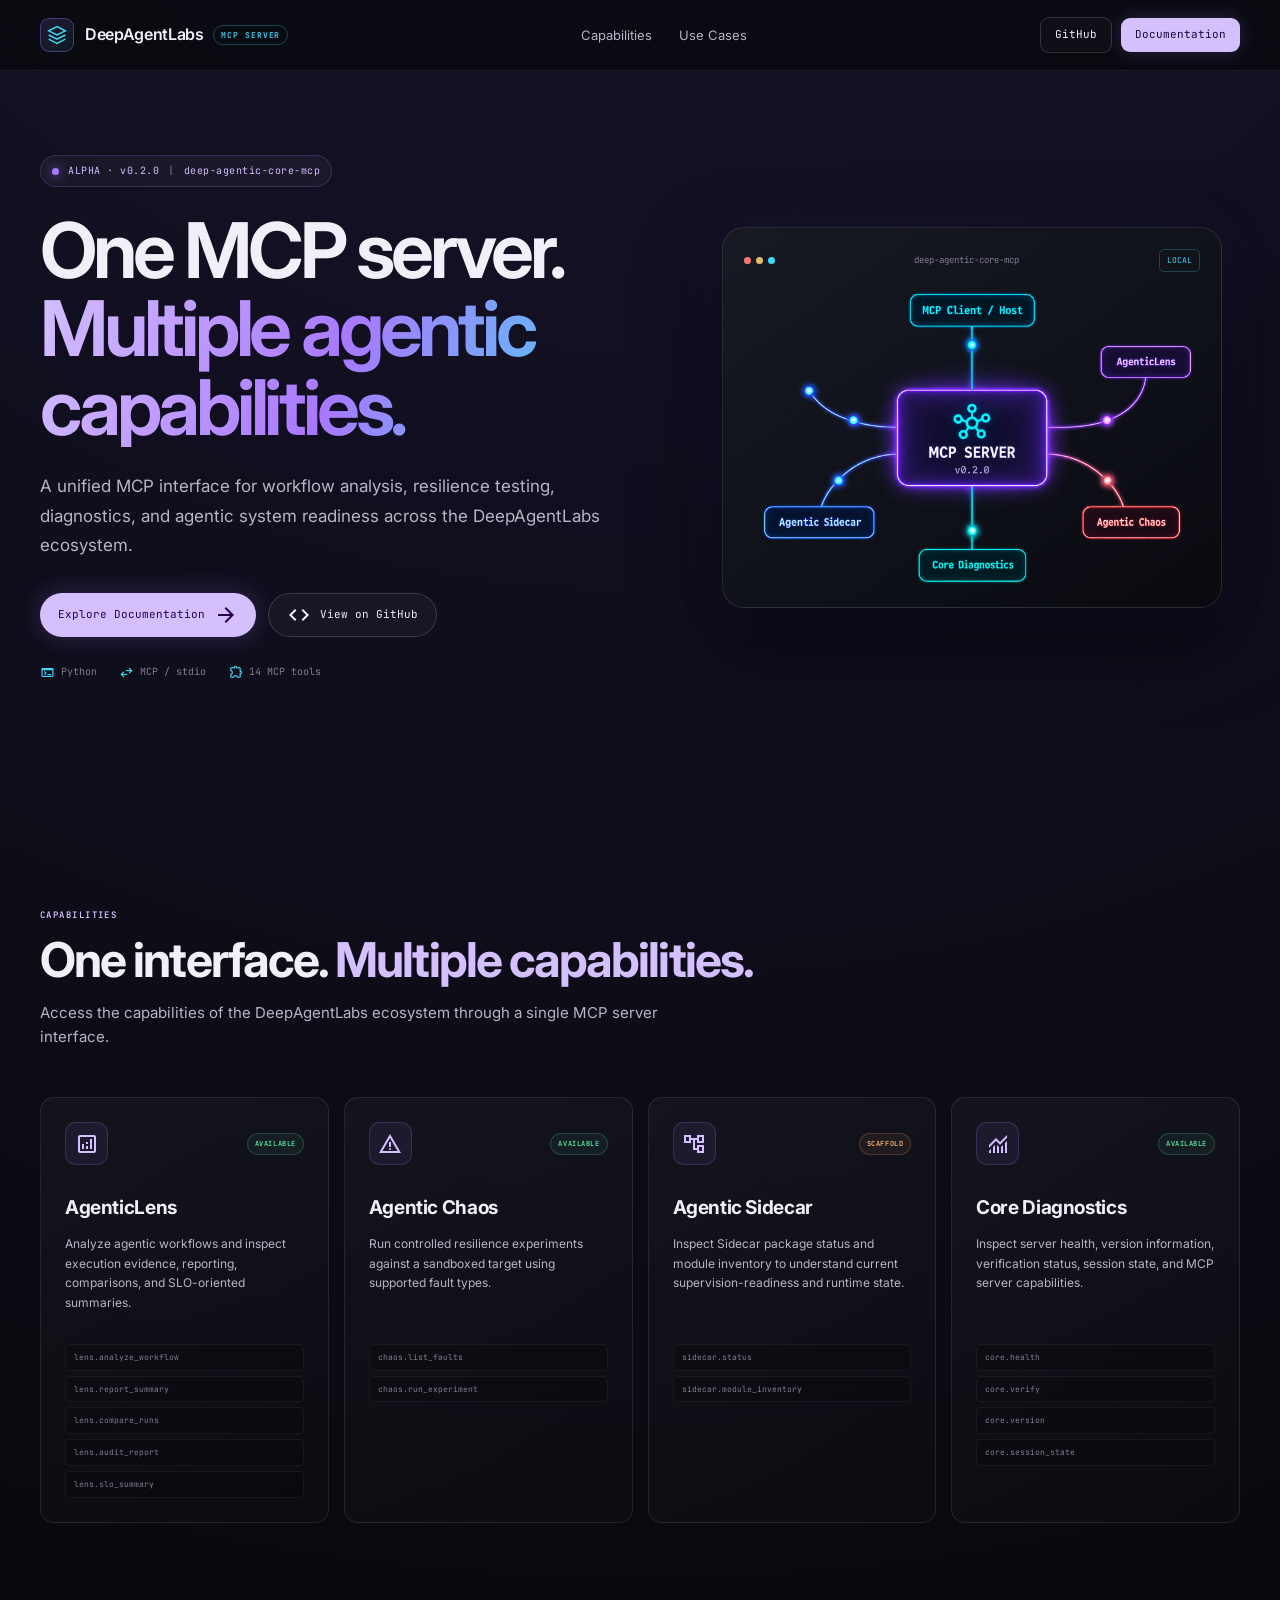
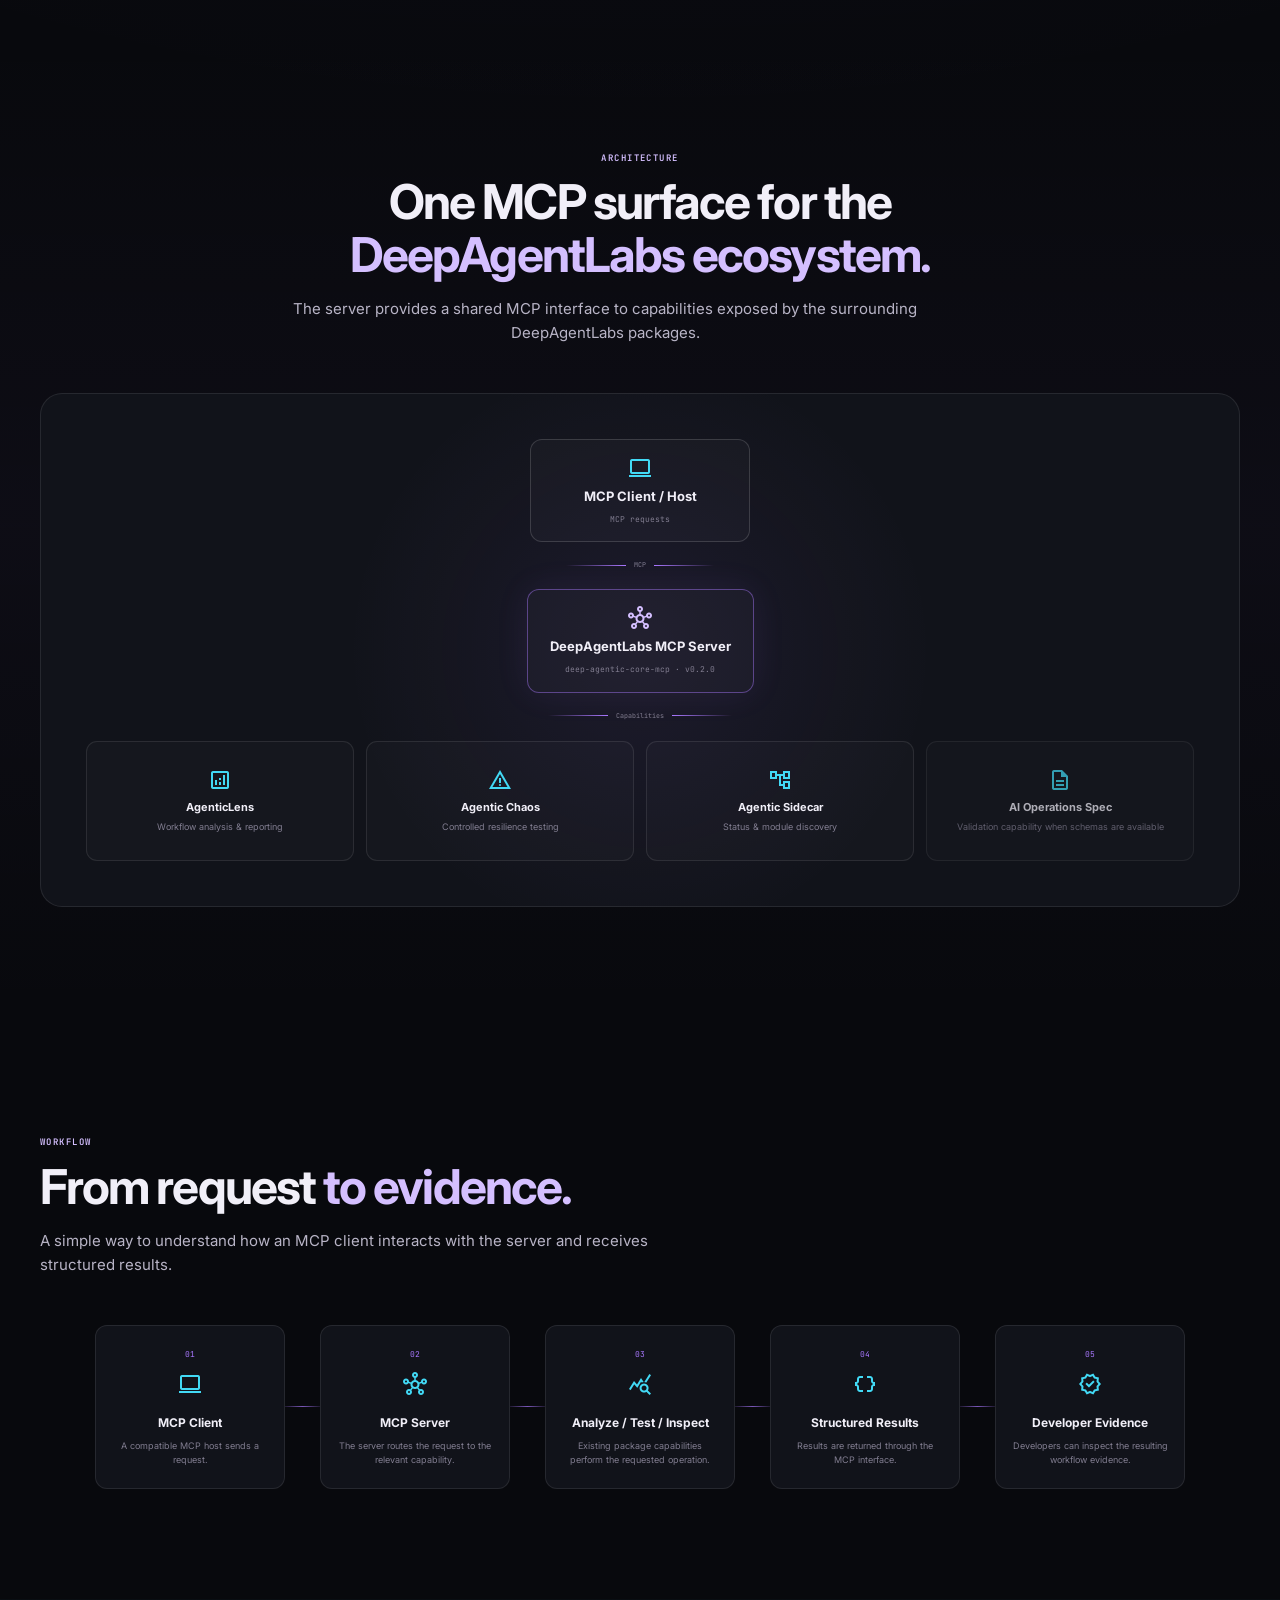
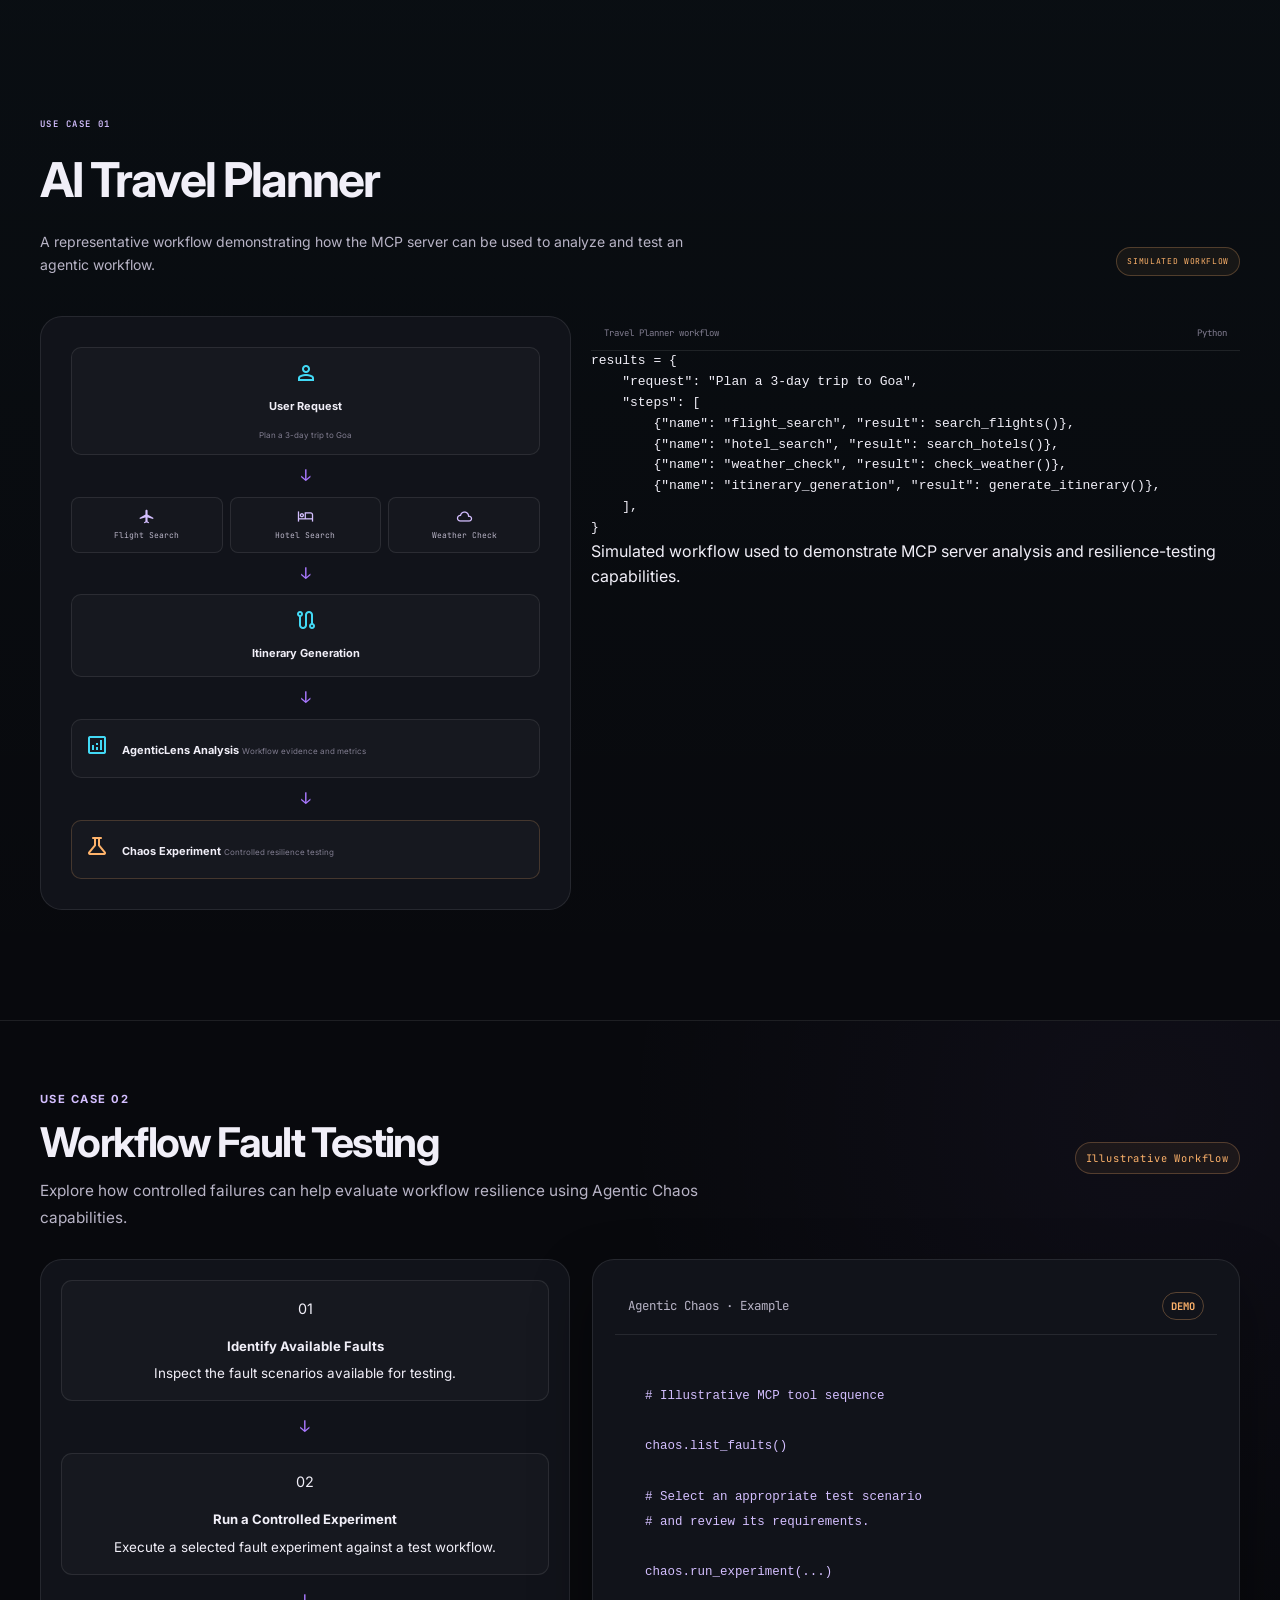
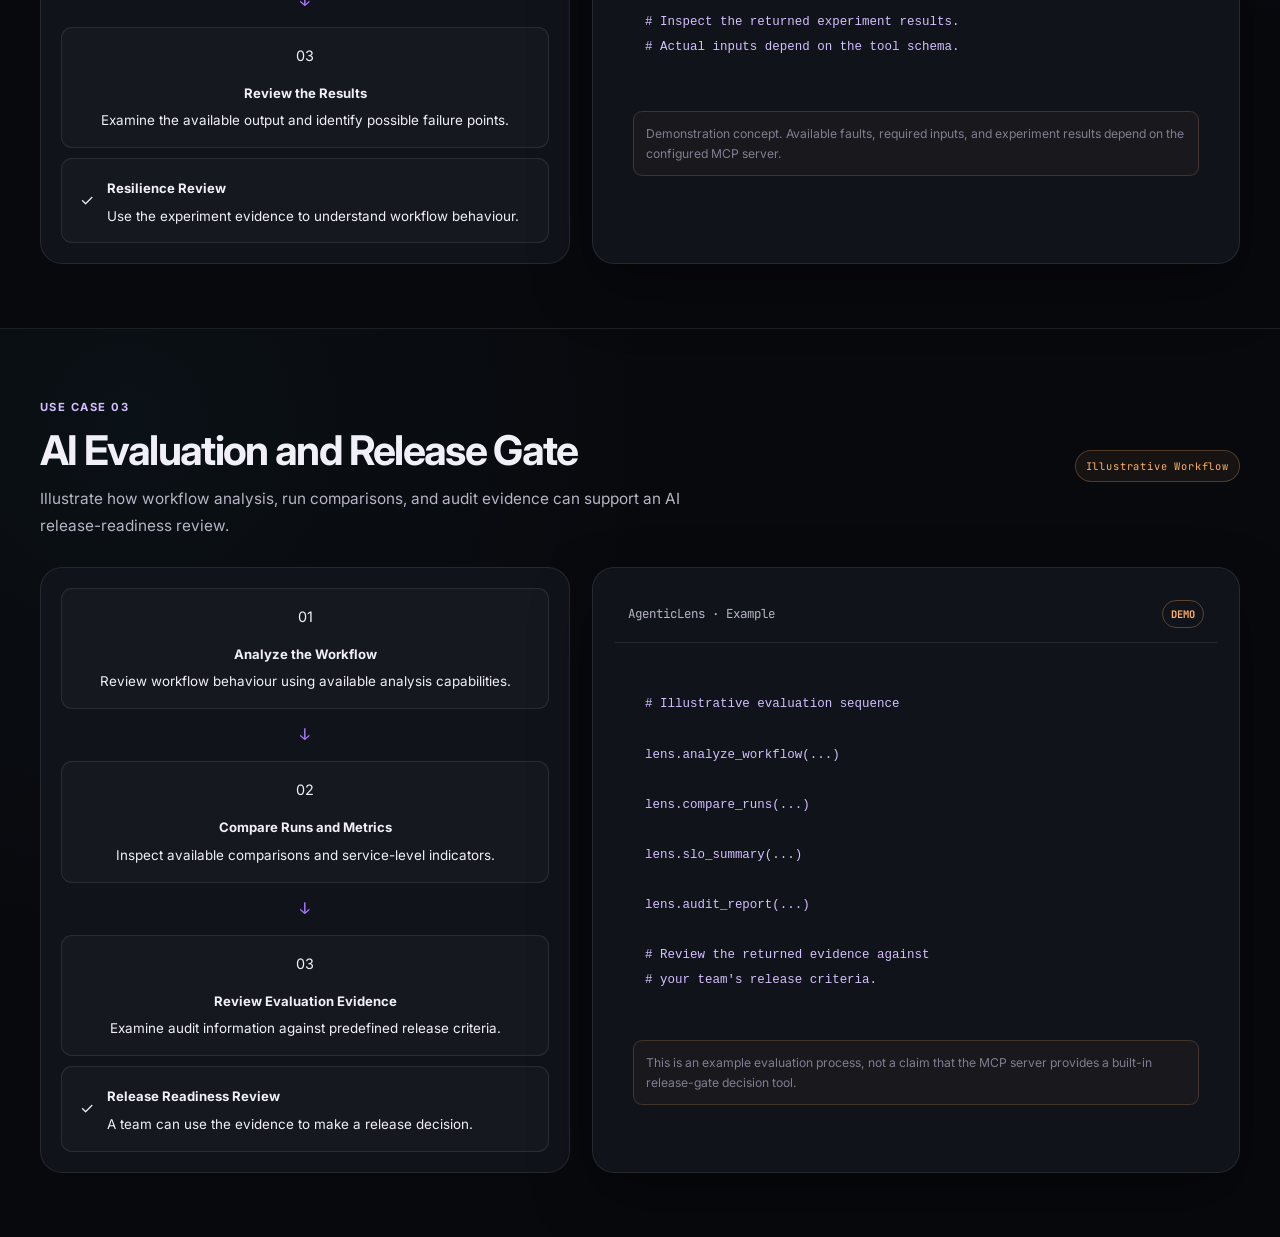
==== commit 67985a46: "Add MCP server use cases website" ====
--- a/index.html
+++ b/index.html
@@ -240,63 +240,13 @@
           </div>
 
 
-          <div class="network">
-
-            <div class="network-glow"></div>
-
-            <div class="network-line line-top"></div>
-            <div class="network-line line-right"></div>
-            <div class="network-line line-bottom"></div>
-            <div class="network-line line-left"></div>
-
-            <div class="network-node node-client">
-              MCP Client / Host
-            </div>
-
-            <div class="network-node node-lens">
-              AgenticLens
-            </div>
-
-            <div class="network-node node-chaos">
-              Agentic Chaos
-            </div>
-
-            <div class="network-node node-sidecar">
-              Agentic Sidecar
-            </div>
-
-            <div class="network-node node-core">
-              Core Diagnostics
-            </div>
-
-            <div class="network-center">
-              <span class="material-symbols-outlined">
-                hub
-              </span>
-              <strong>MCP SERVER</strong>
-              <small>v0.2.0</small>
-            </div>
-
-          </div>
-
-
-          <div class="terminal-footer">
-
-            <span>
-              <span class="live-dot"></span>
-              Server ready
-            </span>
-
-            <span>
-              stdio
-            </span>
-
-          </div>
-
-        </div>
-
-      </div>
-
+          <div class="architecture-animation">
+            <img
+            src="docs/assets/IMAGE.png"
+            alt="Animated DeepAgentLabs MCP server architecture"
+            class="architecture-gif"
+            />
+          </div>
     </section>
 
 
@@ -773,7 +723,7 @@
       <div>
 
         <span class="eyebrow">
-          USE CASE
+          USE CASE 01
         </span>
 
         <h2>
@@ -952,4 +902,161 @@
 
   </div>
 
-</section>+</section>
+
+
+<!-- USE CASE 2: WORKFLOW FAULT TESTING -->
+<section id="workflow-fault-testing" class="section extra-use-case">
+  <div class="use-case-header">
+    <div>
+      <span class="section-eyebrow">USE CASE 02</span>
+      <h2>Workflow Fault Testing</h2>
+      <p>
+        Explore how controlled failures can help evaluate workflow
+        resilience using Agentic Chaos capabilities.
+      </p>
+    </div>
+    <span class="simulation-badge">Illustrative Workflow</span>
+  </div>
+
+  <div class="travel-grid">
+    <div class="travel-flow">
+      <div class="travel-node">
+        <span class="node-number">01</span>
+        <div>
+          <strong>Identify Available Faults</strong>
+          <p>Inspect the fault scenarios available for testing.</p>
+        </div>
+      </div>
+
+      <div class="travel-arrow">↓</div>
+
+      <div class="travel-node">
+        <span class="node-number">02</span>
+        <div>
+          <strong>Run a Controlled Experiment</strong>
+          <p>Execute a selected fault experiment against a test workflow.</p>
+        </div>
+      </div>
+
+      <div class="travel-arrow">↓</div>
+
+      <div class="travel-node">
+        <span class="node-number">03</span>
+        <div>
+          <strong>Review the Results</strong>
+          <p>Examine the available output and identify possible failure points.</p>
+        </div>
+      </div>
+
+      <div class="travel-result">
+        <span class="result-icon">✓</span>
+        <div>
+          <strong>Resilience Review</strong>
+          <p>Use the experiment evidence to understand workflow behaviour.</p>
+        </div>
+      </div>
+    </div>
+
+    <div class="use-case-terminal">
+      <div class="code-header">
+        <span>Agentic Chaos · Example</span>
+        <span class="terminal-status">DEMO</span>
+      </div>
+      <pre><code># Illustrative MCP tool sequence
+
+chaos.list_faults()
+
+# Select an appropriate test scenario
+# and review its requirements.
+
+chaos.run_experiment(...)
+
+# Inspect the returned experiment results.
+# Actual inputs depend on the tool schema.</code></pre>
+      <p class="terminal-note">
+        Demonstration concept. Available faults, required inputs,
+        and experiment results depend on the configured MCP server.
+      </p>
+    </div>
+  </div>
+</section>
+
+
+<!-- USE CASE 3: AI EVALUATION AND RELEASE GATE -->
+<section id="ai-evaluation-release-gate" class="section extra-use-case">
+  <div class="use-case-header">
+    <div>
+      <span class="section-eyebrow">USE CASE 03</span>
+      <h2>AI Evaluation and Release Gate</h2>
+      <p>
+        Illustrate how workflow analysis, run comparisons, and audit
+        evidence can support an AI release-readiness review.
+      </p>
+    </div>
+    <span class="simulation-badge">Illustrative Workflow</span>
+  </div>
+
+  <div class="travel-grid">
+    <div class="travel-flow">
+      <div class="travel-node">
+        <span class="node-number">01</span>
+        <div>
+          <strong>Analyze the Workflow</strong>
+          <p>Review workflow behaviour using available analysis capabilities.</p>
+        </div>
+      </div>
+
+      <div class="travel-arrow">↓</div>
+
+      <div class="travel-node">
+        <span class="node-number">02</span>
+        <div>
+          <strong>Compare Runs and Metrics</strong>
+          <p>Inspect available comparisons and service-level indicators.</p>
+        </div>
+      </div>
+
+      <div class="travel-arrow">↓</div>
+
+      <div class="travel-node">
+        <span class="node-number">03</span>
+        <div>
+          <strong>Review Evaluation Evidence</strong>
+          <p>Examine audit information against predefined release criteria.</p>
+        </div>
+      </div>
+
+      <div class="travel-result">
+        <span class="result-icon">✓</span>
+        <div>
+          <strong>Release Readiness Review</strong>
+          <p>A team can use the evidence to make a release decision.</p>
+        </div>
+      </div>
+    </div>
+
+    <div class="use-case-terminal">
+      <div class="code-header">
+        <span>AgenticLens · Example</span>
+        <span class="terminal-status">DEMO</span>
+      </div>
+      <pre><code># Illustrative evaluation sequence
+
+lens.analyze_workflow(...)
+
+lens.compare_runs(...)
+
+lens.slo_summary(...)
+
+lens.audit_report(...)
+
+# Review the returned evidence against
+# your team's release criteria.</code></pre>
+      <p class="terminal-note">
+        This is an example evaluation process, not a claim that the MCP
+        server provides a built-in release-gate decision tool.
+      </p>
+    </div>
+  </div>
+</section>
--- a/site.css
+++ b/site.css
@@ -2069,4 +2069,232 @@
     animation-iteration-count: 1 !important;
     transition-duration: 0.01ms !important;
   }
-}+}
+
+
+/* Additional use cases — compact styling to match AI Travel Planner */
+
+.extra-use-case {
+  padding: 64px 24px;
+  border-top: 1px solid var(--border);
+  background:
+    radial-gradient(
+      circle at 90% 10%,
+      rgba(169, 120, 255, 0.045),
+      transparent 38%
+    );
+}
+
+.extra-use-case + .extra-use-case {
+  background:
+    radial-gradient(
+      circle at 10% 10%,
+      rgba(66, 217, 245, 0.035),
+      transparent 38%
+    );
+}
+
+/* Keep content aligned and prevent full-screen stretching */
+.extra-use-case .use-case-header,
+.extra-use-case .travel-grid {
+  width: 100%;
+  max-width: var(--max-width);
+  margin-left: auto;
+  margin-right: auto;
+}
+
+.extra-use-case .use-case-header {
+  align-items: center;
+  gap: 24px;
+  margin-bottom: 28px;
+}
+
+.extra-use-case .section-eyebrow {
+  display: inline-block;
+  margin-bottom: 10px;
+  color: var(--cyan);
+  font-size: 0.7rem;
+  font-weight: 700;
+  letter-spacing: 0.13em;
+}
+
+.extra-use-case .use-case-header h2 {
+  margin: 0 0 12px;
+  font-size: clamp(2rem, 3.2vw, 2.7rem);
+  line-height: 1.15;
+  letter-spacing: -0.04em;
+}
+
+.extra-use-case .use-case-header p {
+  max-width: 680px;
+  margin: 0;
+  color: var(--text-soft);
+  font-size: 0.96rem;
+  line-height: 1.7;
+}
+
+.extra-use-case .simulation-badge {
+  flex-shrink: 0;
+  font-size: 0.65rem;
+}
+
+/* Balanced two-column layout */
+.extra-use-case .travel-grid {
+  grid-template-columns: 0.9fr 1.1fr;
+  align-items: stretch;
+  gap: 22px;
+}
+
+.extra-use-case .travel-flow {
+  gap: 10px;
+  padding: 20px;
+  border-radius: var(--radius-lg);
+}
+
+.extra-use-case .travel-node,
+.extra-use-case .travel-result {
+  padding: 16px 18px;
+  border-radius: 11px;
+}
+
+.extra-use-case .node-number {
+  font-size: 0.9rem;
+}
+
+.extra-use-case .travel-node strong,
+.extra-use-case .travel-result strong {
+  font-size: 0.82rem;
+}
+
+.extra-use-case .travel-node p,
+.extra-use-case .travel-result p {
+  margin-top: 5px;
+  font-size: 0.84rem;
+  line-height: 1.55;
+}
+
+.extra-use-case .travel-arrow {
+  font-size: 1rem;
+  line-height: 1;
+}
+
+.extra-use-case .use-case-terminal {
+  min-width: 0;
+  padding: 22px;
+  border: 1px solid var(--border);
+  border-radius: var(--radius-lg);
+  background: var(--surface);
+}
+
+.extra-use-case .code-header {
+  display: flex;
+  align-items: center;
+  justify-content: space-between;
+  gap: 12px;
+  margin-bottom: 18px;
+  padding-bottom: 14px;
+  border-bottom: 1px solid var(--border);
+  color: var(--text-soft);
+  font-size: 0.78rem;
+}
+
+.extra-use-case .terminal-status {
+  padding: 5px 8px;
+  border: 1px solid rgba(255, 179, 107, 0.3);
+  border-radius: 999px;
+  color: var(--orange);
+  font-size: 0.65rem;
+  font-weight: 700;
+}
+
+.extra-use-case .use-case-terminal pre {
+  max-width: 100%;
+  margin: 0;
+  overflow-x: auto;
+  color: var(--purple-light);
+  font-size: 0.78rem;
+  line-height: 1.85;
+  white-space: pre;
+}
+
+.extra-use-case .use-case-terminal code {
+  font-family: Consolas, "Courier New", monospace;
+}
+
+.extra-use-case .terminal-note {
+  margin-top: 18px;
+  padding: 12px;
+  border: 1px solid rgba(255, 179, 107, 0.18);
+  border-radius: 9px;
+  background: rgba(255, 179, 107, 0.035);
+  color: var(--text-muted);
+  font-size: 0.76rem;
+  line-height: 1.6;
+}
+
+@media (max-width: 1050px) {
+  .extra-use-case .travel-grid {
+    grid-template-columns: 1fr 1fr;
+  }
+}
+
+@media (max-width: 700px) {
+  .extra-use-case {
+    padding: 44px 18px;
+  }
+
+  .extra-use-case .use-case-header {
+    align-items: flex-start;
+    flex-direction: column;
+    gap: 14px;
+  }
+
+  .extra-use-case .use-case-header h2 {
+    font-size: 2rem;
+  }
+
+  .extra-use-case .travel-grid {
+    grid-template-columns: 1fr;
+    gap: 16px;
+  }
+
+  .extra-use-case .travel-flow {
+    padding: 14px;
+  }
+
+  .extra-use-case .use-case-terminal {
+    padding: 17px;
+  }
+
+  .extra-use-case .use-case-terminal pre {
+    font-size: 0.72rem;
+  }
+}
+
+
+/* Keep all three use case labels consistent */
+#workflow-fault-testing .section-eyebrow,
+#ai-evaluation-release-gate .section-eyebrow {
+  color: var(--purple-light);
+}
+
+
+.architecture-animation {
+  width: 100%;
+  max-width: 540px;
+  margin: 0 auto;
+  overflow: visible;
+  border: none;
+  border-radius: 0;
+  background: transparent;
+  box-shadow: none;
+}
+
+.architecture-gif {
+  display: block;
+  width: 100%;
+  height: auto;
+  object-fit: contain;
+  border: none;
+  border-radius: 0;
+}
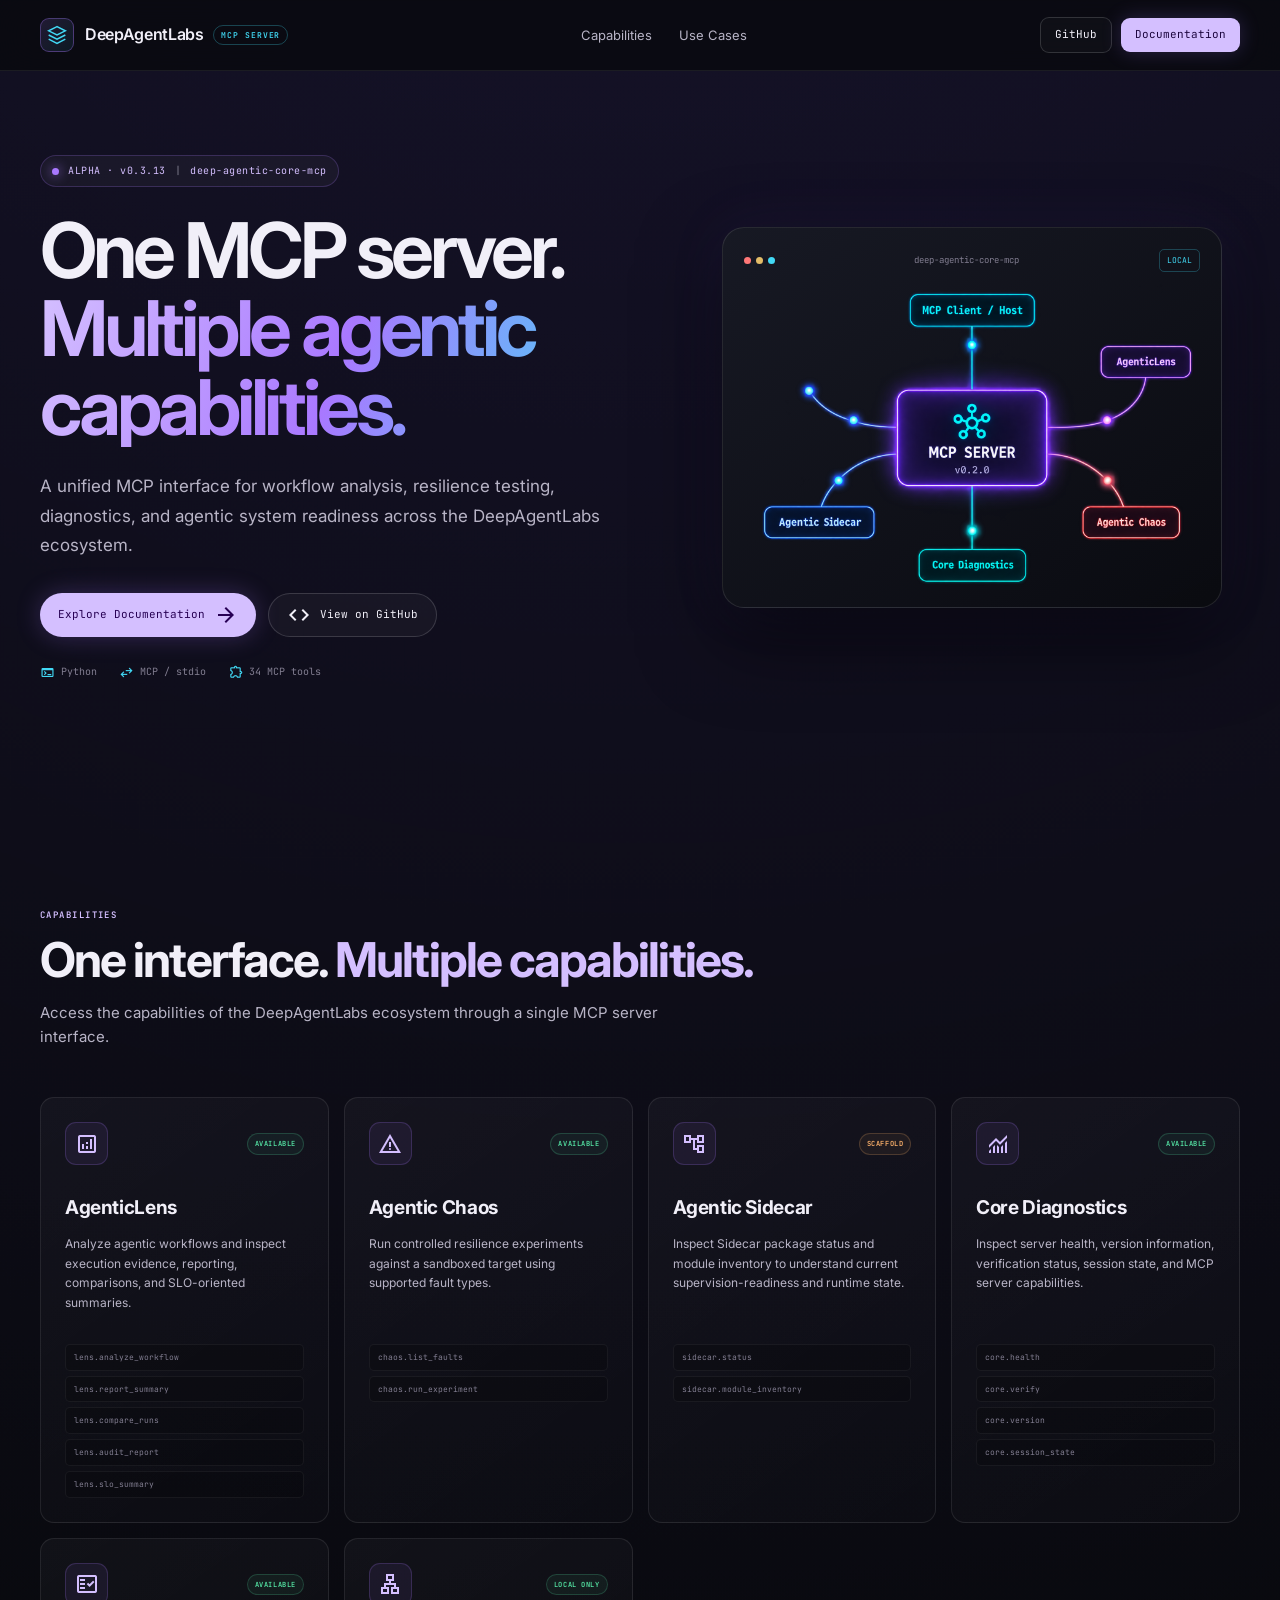
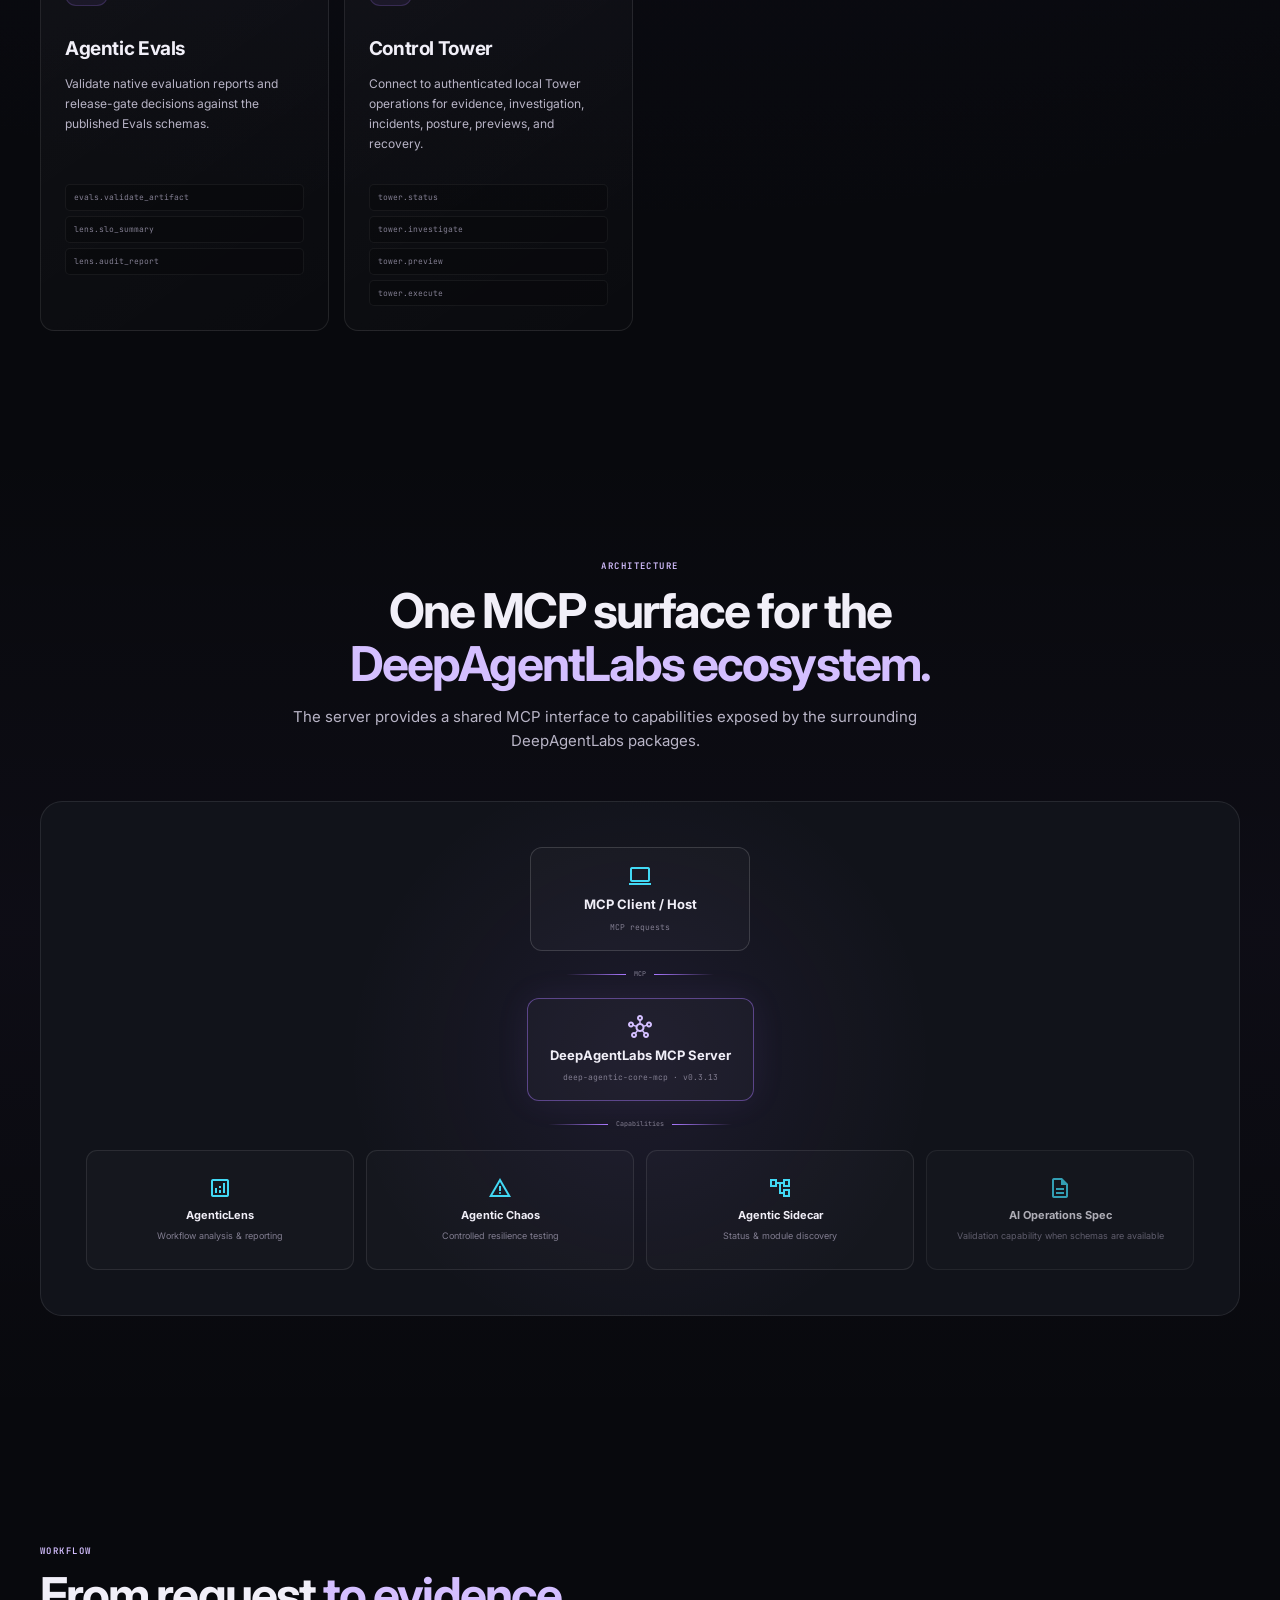
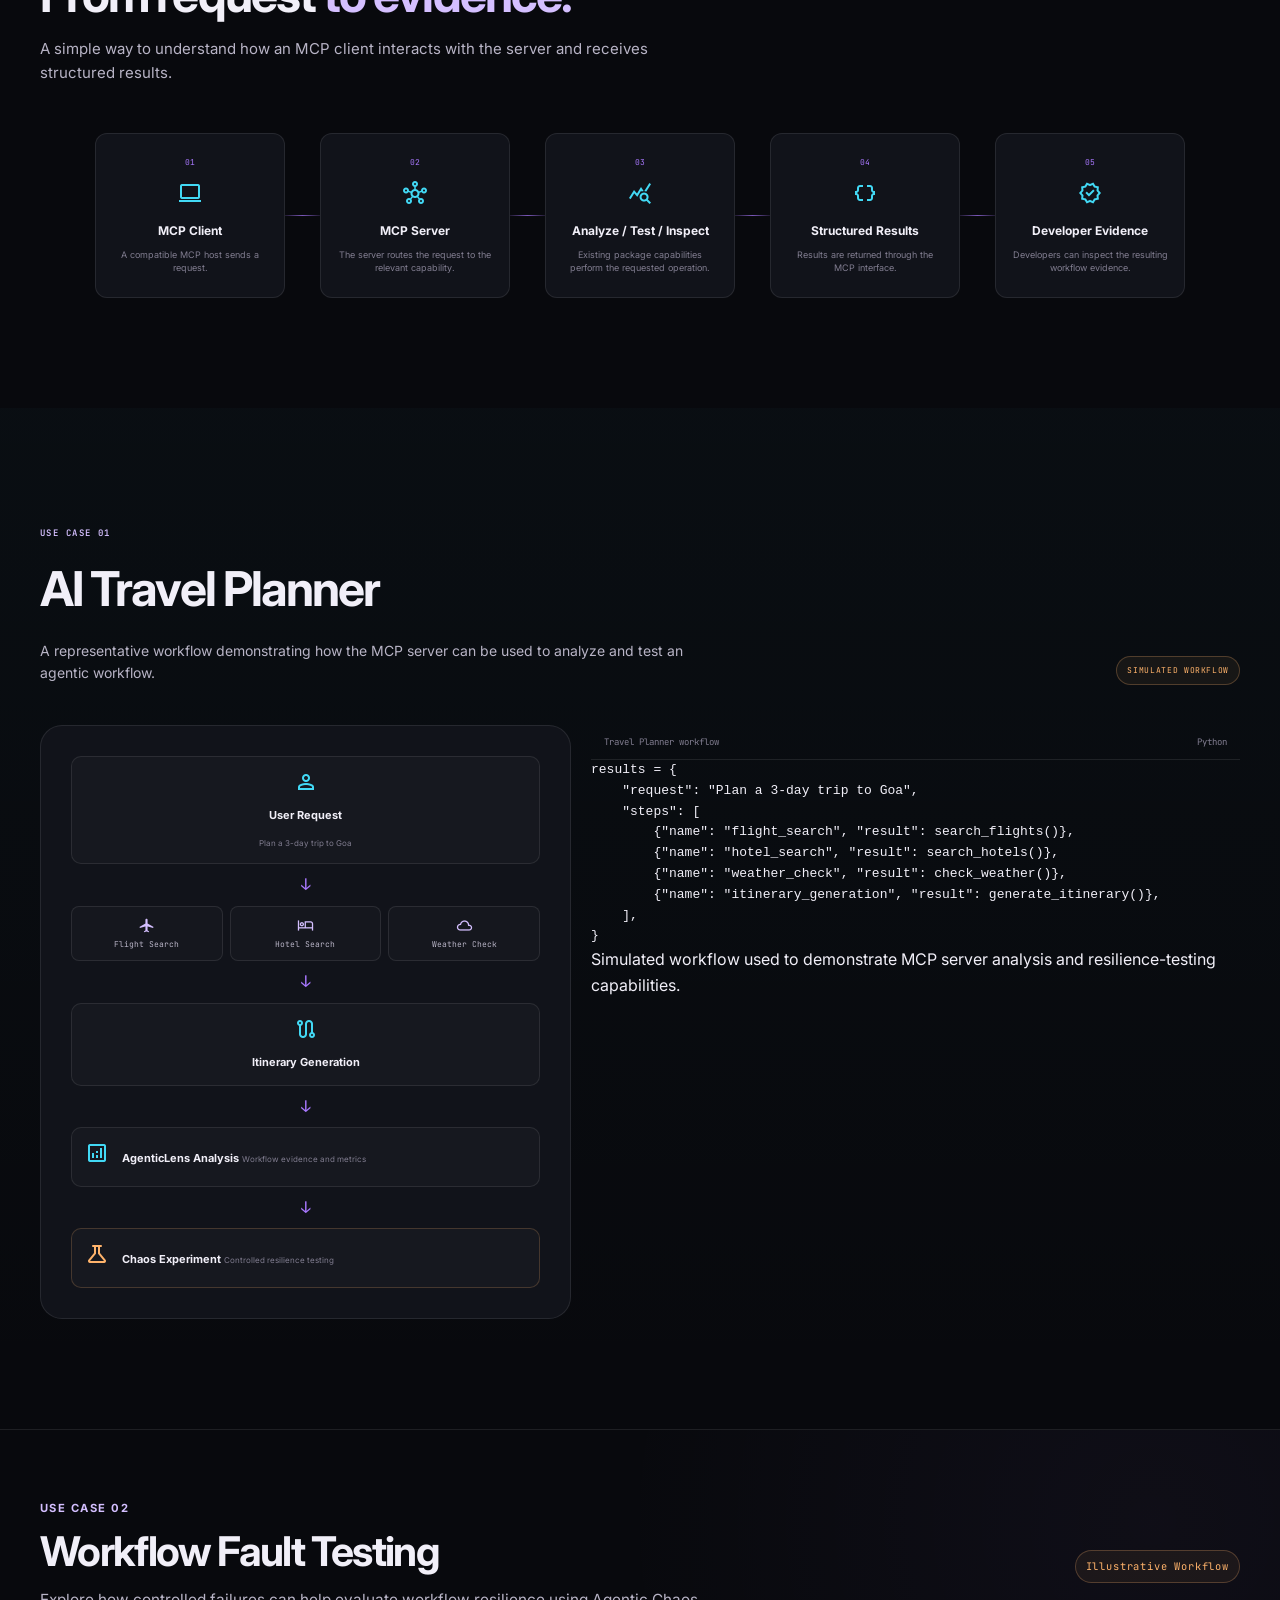
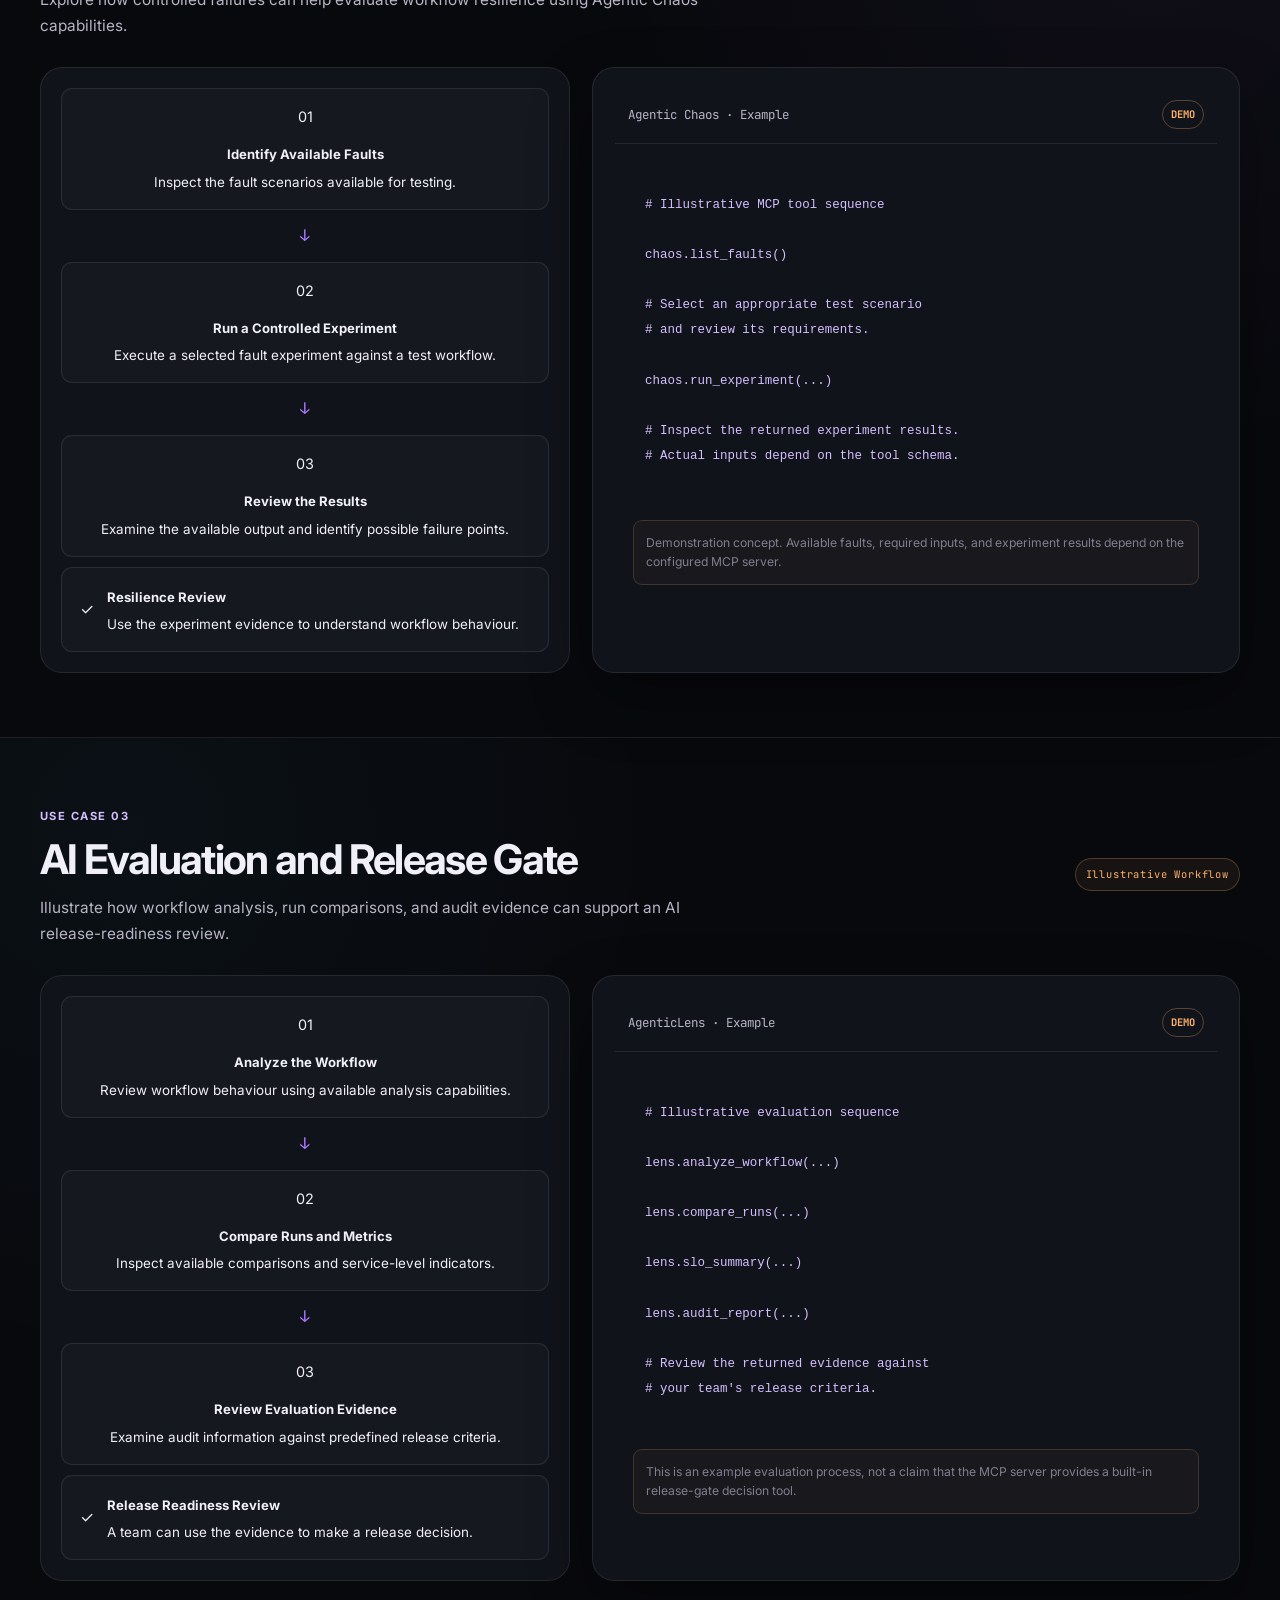
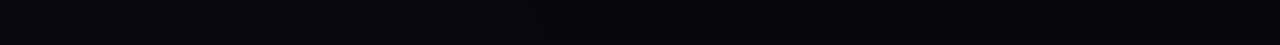
==== commit dc67b02f: "docs: document all MCP integrations" ====
--- a/index.html
+++ b/index.html
@@ -158,7 +158,7 @@
 
         <div class="version-badge">
           <span class="status-dot"></span>
-          <span>ALPHA · v0.2.0</span>
+          <span>ALPHA · v0.3.13</span>
           <span class="badge-divider">|</span>
           <span>deep-agentic-core-mcp</span>
         </div>
@@ -207,7 +207,7 @@
 
           <span>
             <span class="material-symbols-outlined">extension</span>
-            14 MCP tools
+            34 MCP tools
           </span>
 
         </div>
@@ -425,6 +425,61 @@
 
         </article>
 
+
+        <!-- Agentic Evals -->
+
+        <article class="capability-card core-card">
+
+          <div class="card-top">
+            <div class="capability-icon">
+              <span class="material-symbols-outlined">fact_check</span>
+            </div>
+            <span class="capability-status stable">AVAILABLE</span>
+          </div>
+
+          <h3>Agentic Evals</h3>
+
+          <p>
+            Validate native evaluation reports and release-gate decisions
+            against the published Evals schemas.
+          </p>
+
+          <div class="tool-list">
+            <span>evals.validate_artifact</span>
+            <span>lens.slo_summary</span>
+            <span>lens.audit_report</span>
+          </div>
+
+        </article>
+
+
+        <!-- Control Tower -->
+
+        <article class="capability-card core-card">
+
+          <div class="card-top">
+            <div class="capability-icon">
+              <span class="material-symbols-outlined">lan</span>
+            </div>
+            <span class="capability-status stable">LOCAL ONLY</span>
+          </div>
+
+          <h3>Control Tower</h3>
+
+          <p>
+            Connect to authenticated local Tower operations for evidence,
+            investigation, incidents, posture, previews, and recovery.
+          </p>
+
+          <div class="tool-list">
+            <span>tower.status</span>
+            <span>tower.investigate</span>
+            <span>tower.preview</span>
+            <span>tower.execute</span>
+          </div>
+
+        </article>
+
       </div>
 
     </section>
@@ -493,7 +548,7 @@
             <strong>DeepAgentLabs MCP Server</strong>
 
             <small>
-              deep-agentic-core-mcp · v0.2.0
+              deep-agentic-core-mcp · v0.3.13
             </small>
 
           </div>
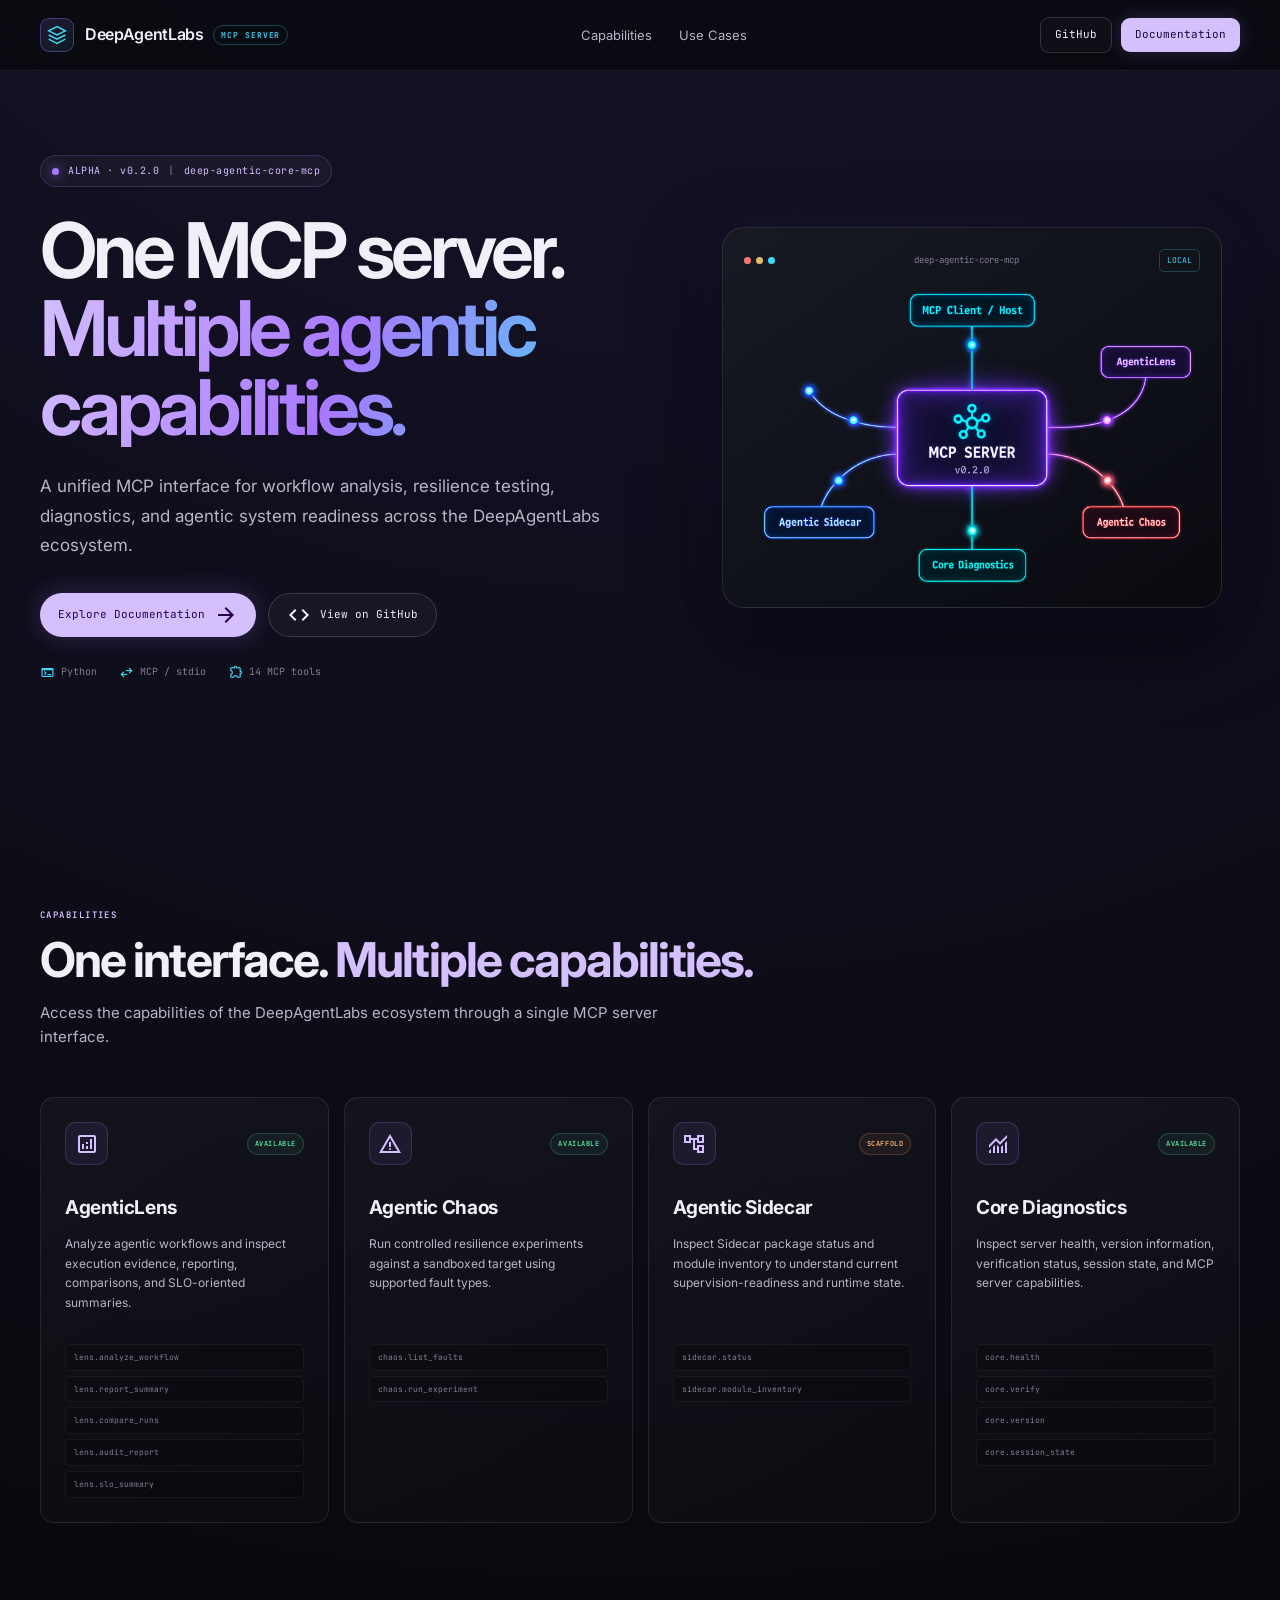
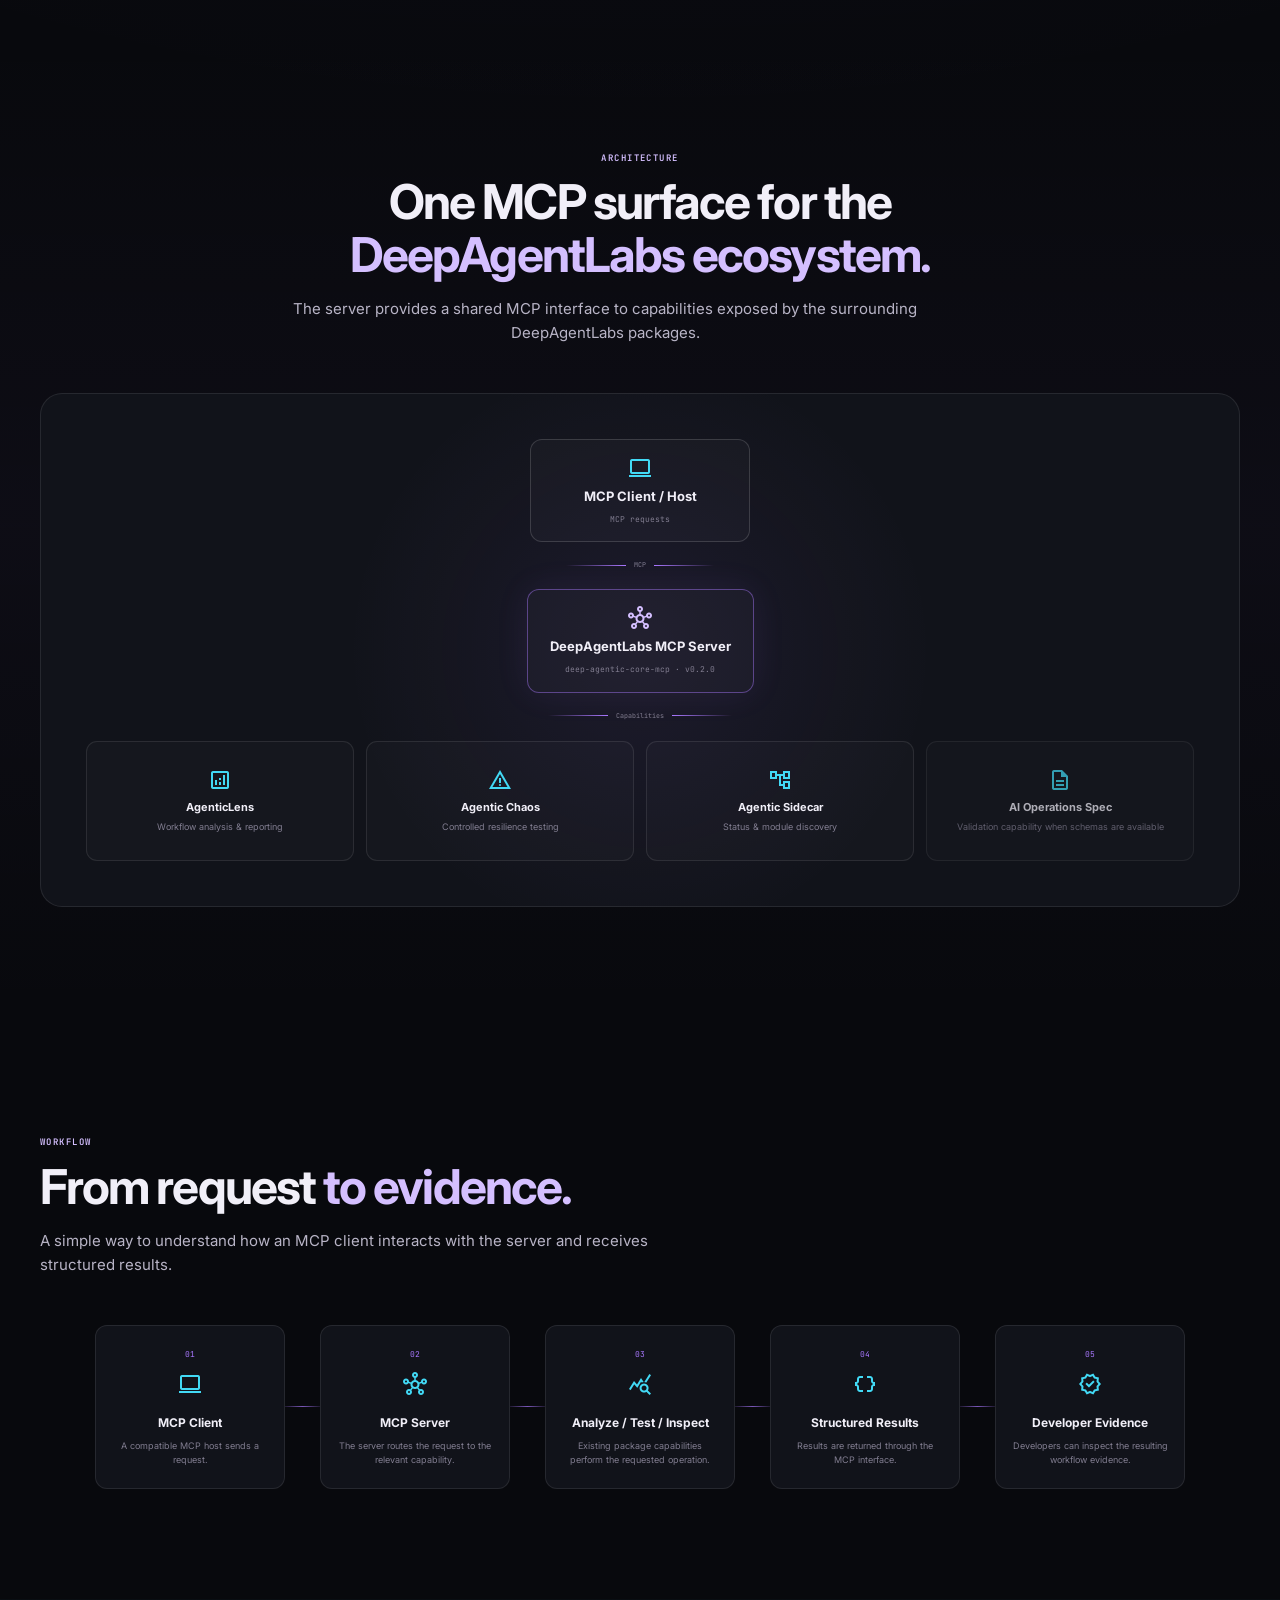
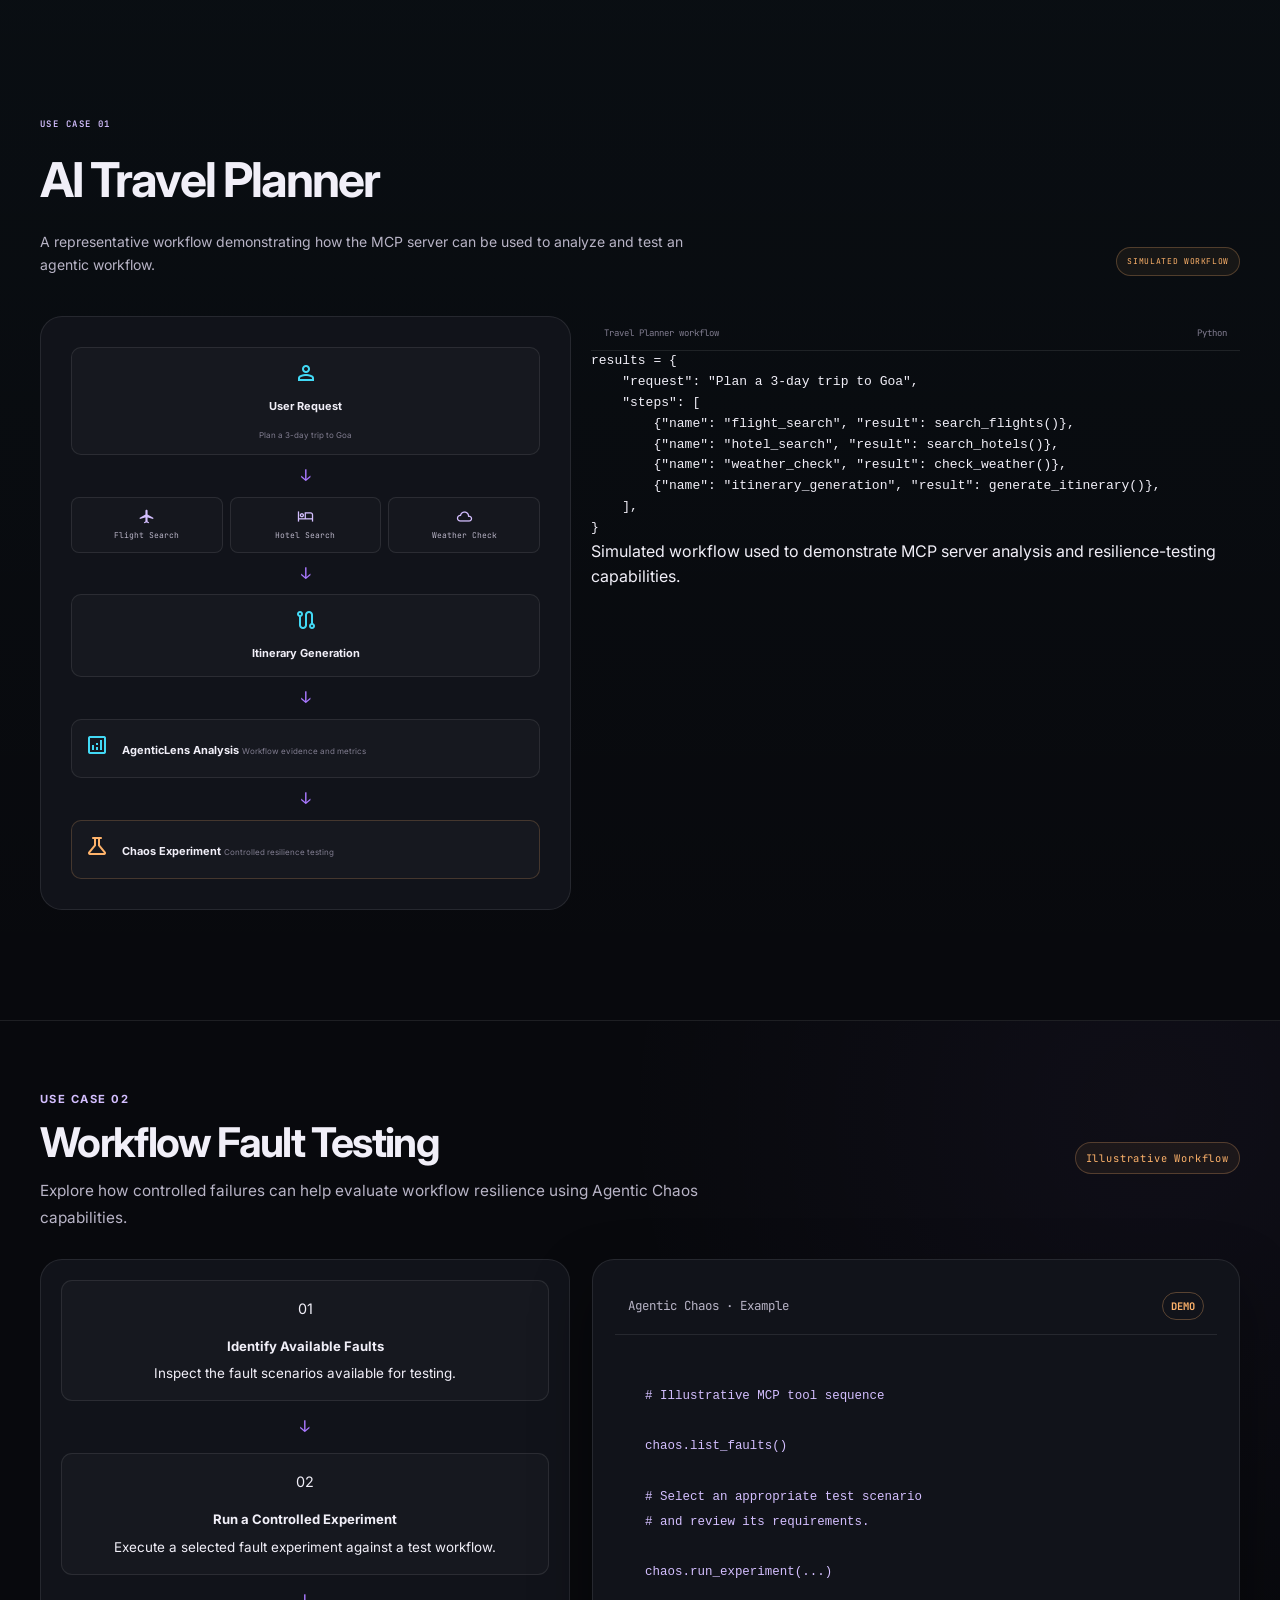
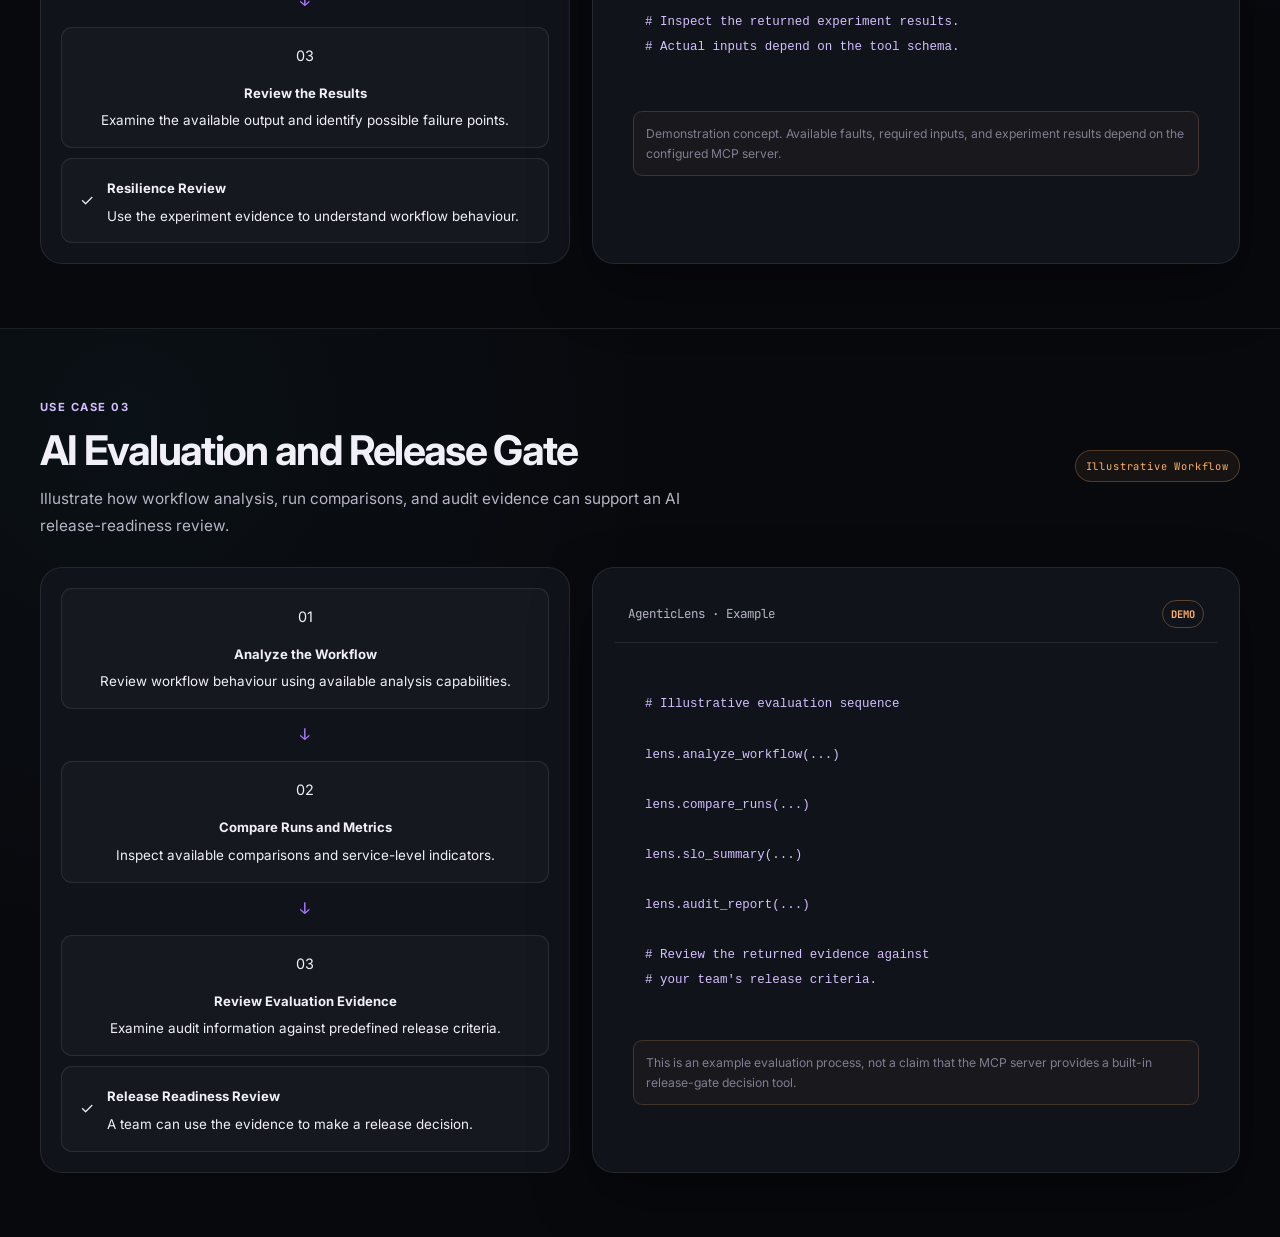
==== commit 7def195d: "Merge pull request #17 from Kunal-Nigewan/mcp-exploration Add MCP server website and documentation" ====
--- a/index.html
+++ b/index.html
@@ -158,7 +158,7 @@
 
         <div class="version-badge">
           <span class="status-dot"></span>
-          <span>ALPHA · v0.3.13</span>
+          <span>ALPHA · v0.2.0</span>
           <span class="badge-divider">|</span>
           <span>deep-agentic-core-mcp</span>
         </div>
@@ -207,7 +207,7 @@
 
           <span>
             <span class="material-symbols-outlined">extension</span>
-            34 MCP tools
+            14 MCP tools
           </span>
 
         </div>
@@ -425,61 +425,6 @@
 
         </article>
 
-
-        <!-- Agentic Evals -->
-
-        <article class="capability-card core-card">
-
-          <div class="card-top">
-            <div class="capability-icon">
-              <span class="material-symbols-outlined">fact_check</span>
-            </div>
-            <span class="capability-status stable">AVAILABLE</span>
-          </div>
-
-          <h3>Agentic Evals</h3>
-
-          <p>
-            Validate native evaluation reports and release-gate decisions
-            against the published Evals schemas.
-          </p>
-
-          <div class="tool-list">
-            <span>evals.validate_artifact</span>
-            <span>lens.slo_summary</span>
-            <span>lens.audit_report</span>
-          </div>
-
-        </article>
-
-
-        <!-- Control Tower -->
-
-        <article class="capability-card core-card">
-
-          <div class="card-top">
-            <div class="capability-icon">
-              <span class="material-symbols-outlined">lan</span>
-            </div>
-            <span class="capability-status stable">LOCAL ONLY</span>
-          </div>
-
-          <h3>Control Tower</h3>
-
-          <p>
-            Connect to authenticated local Tower operations for evidence,
-            investigation, incidents, posture, previews, and recovery.
-          </p>
-
-          <div class="tool-list">
-            <span>tower.status</span>
-            <span>tower.investigate</span>
-            <span>tower.preview</span>
-            <span>tower.execute</span>
-          </div>
-
-        </article>
-
       </div>
 
     </section>
@@ -548,7 +493,7 @@
             <strong>DeepAgentLabs MCP Server</strong>
 
             <small>
-              deep-agentic-core-mcp · v0.3.13
+              deep-agentic-core-mcp · v0.2.0
             </small>
 
           </div>
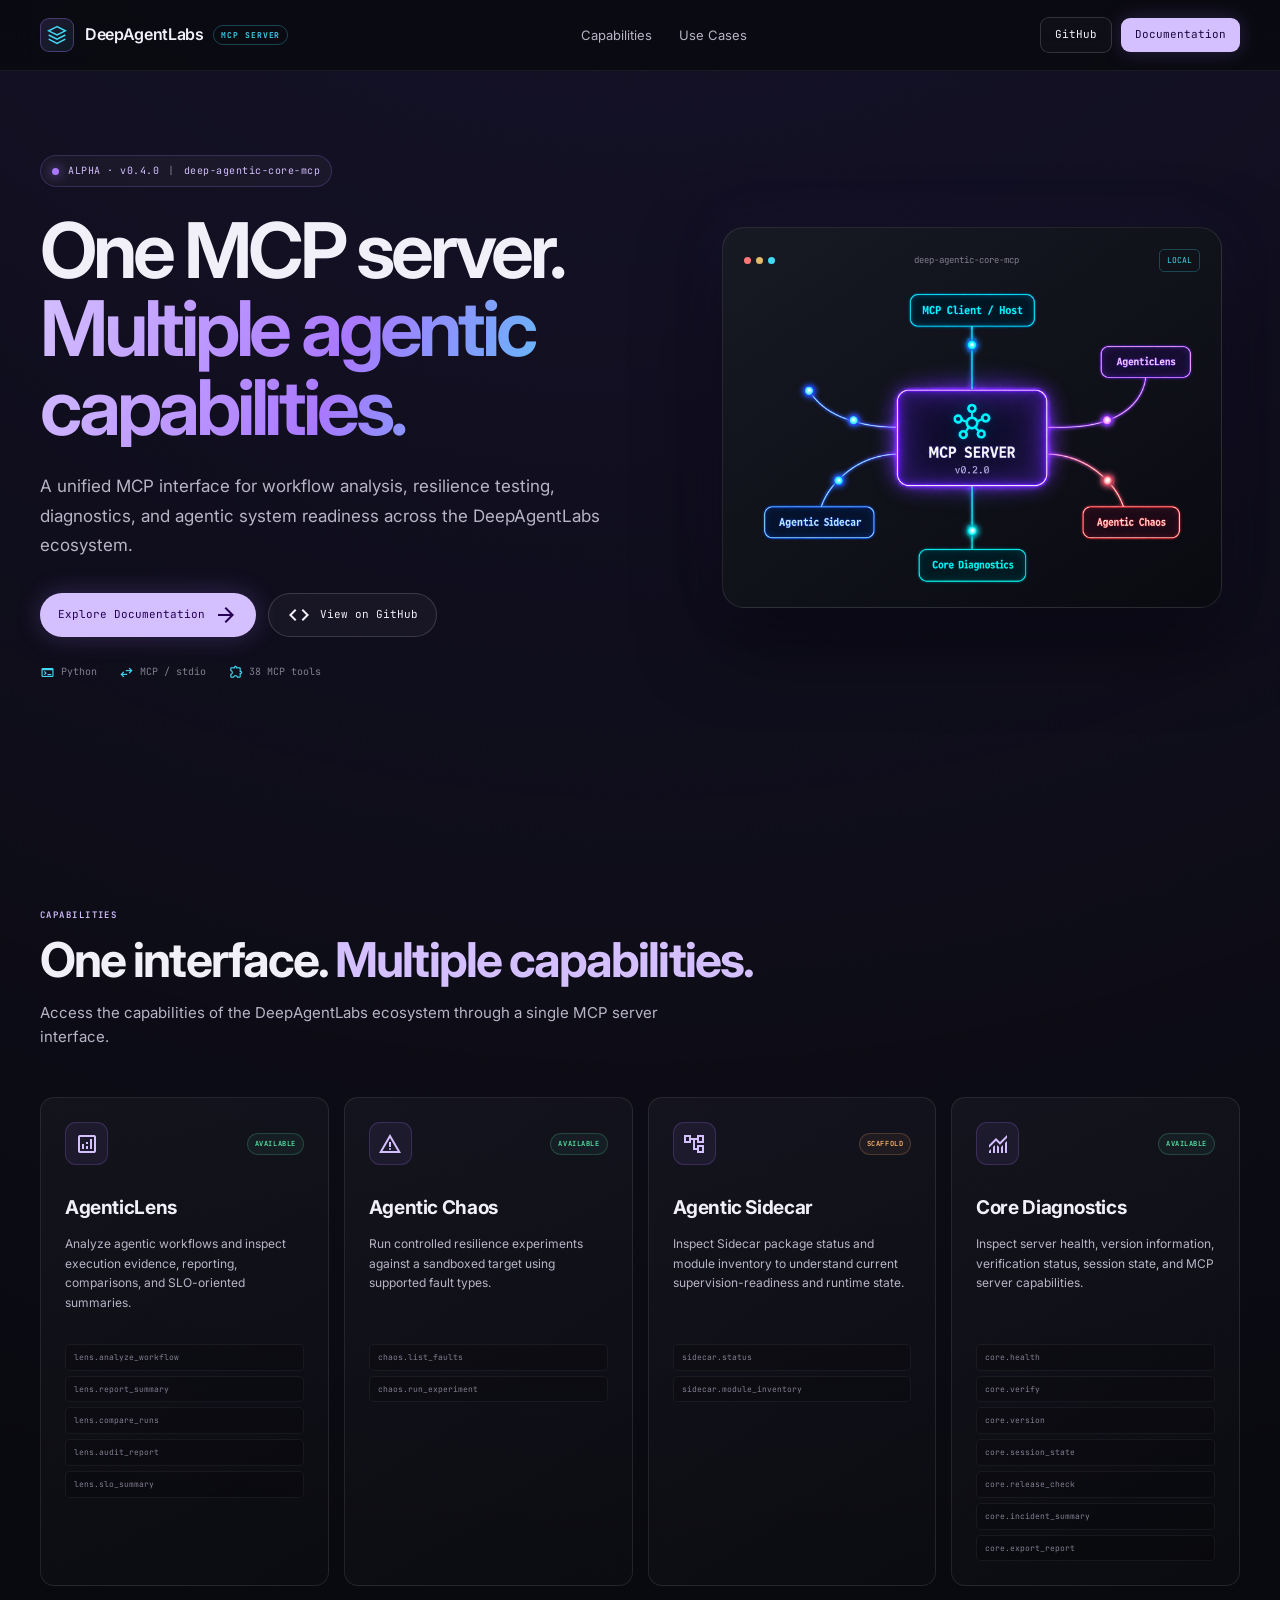
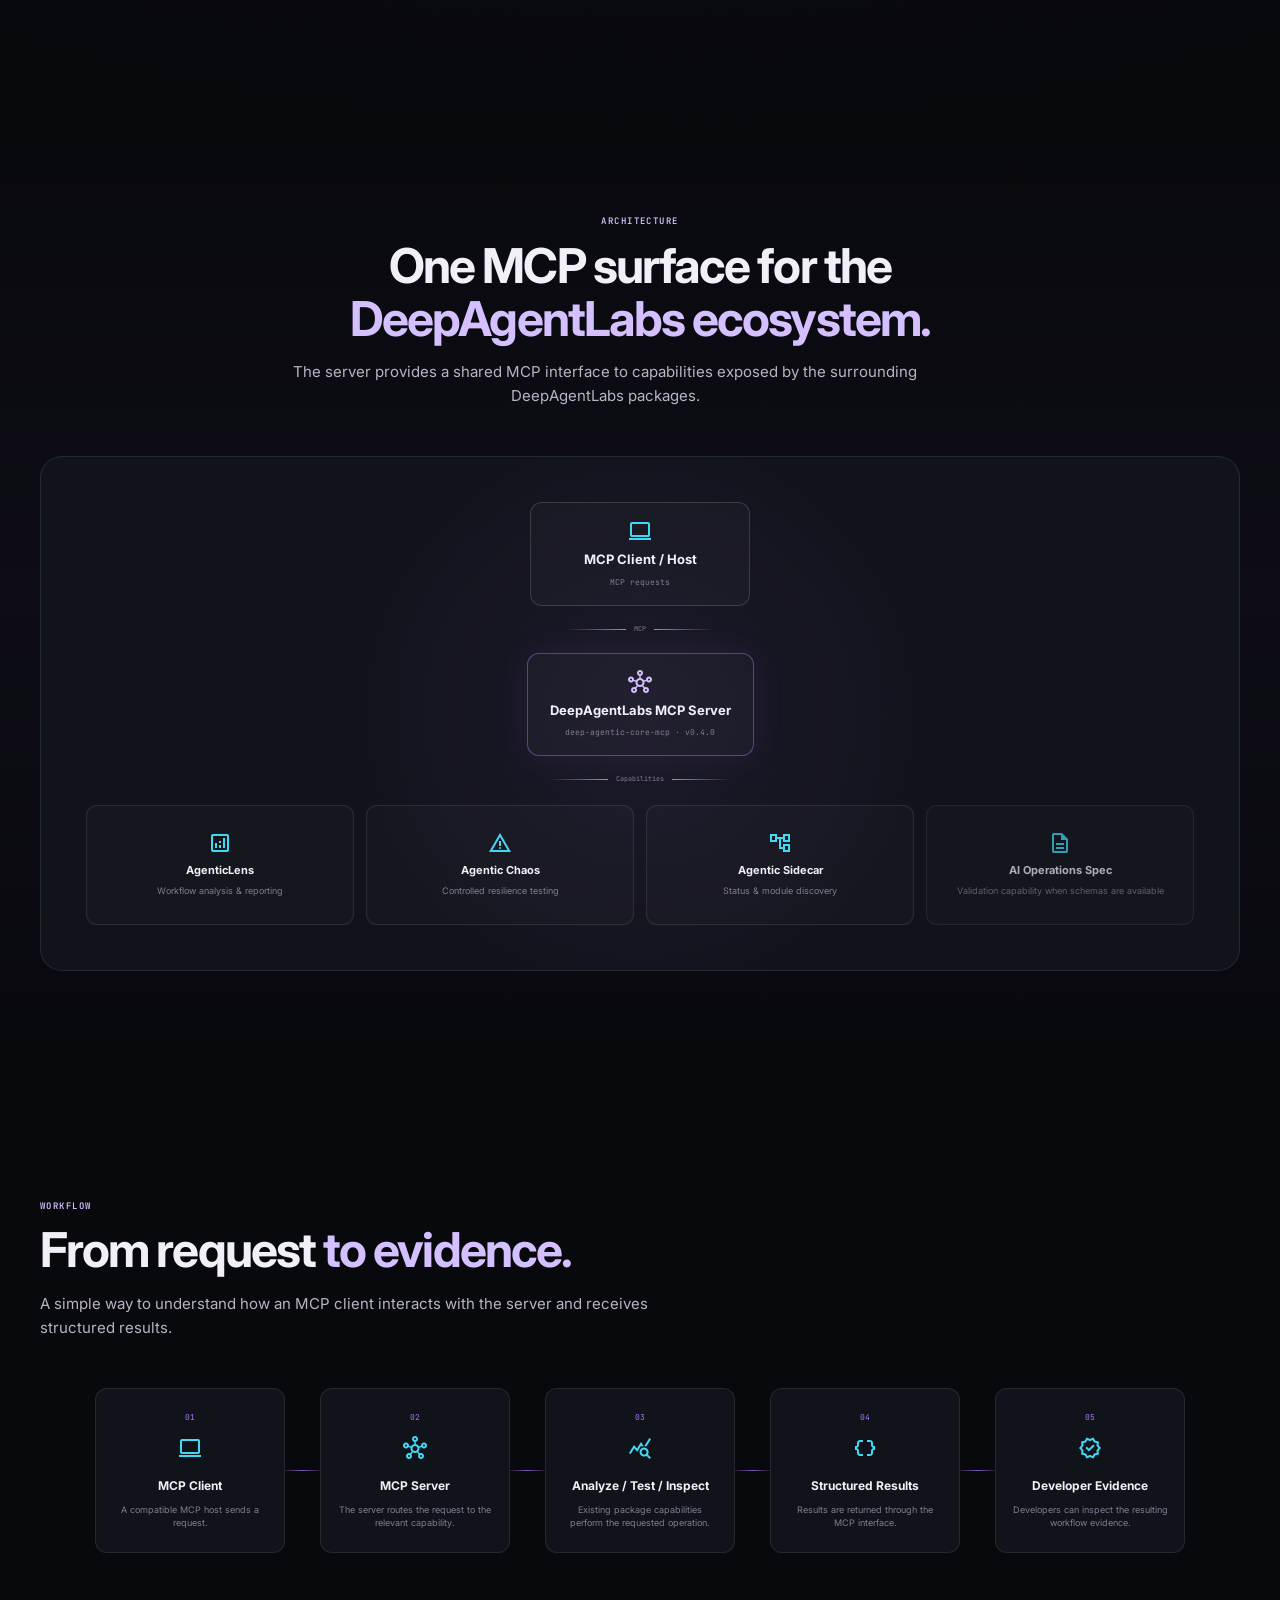
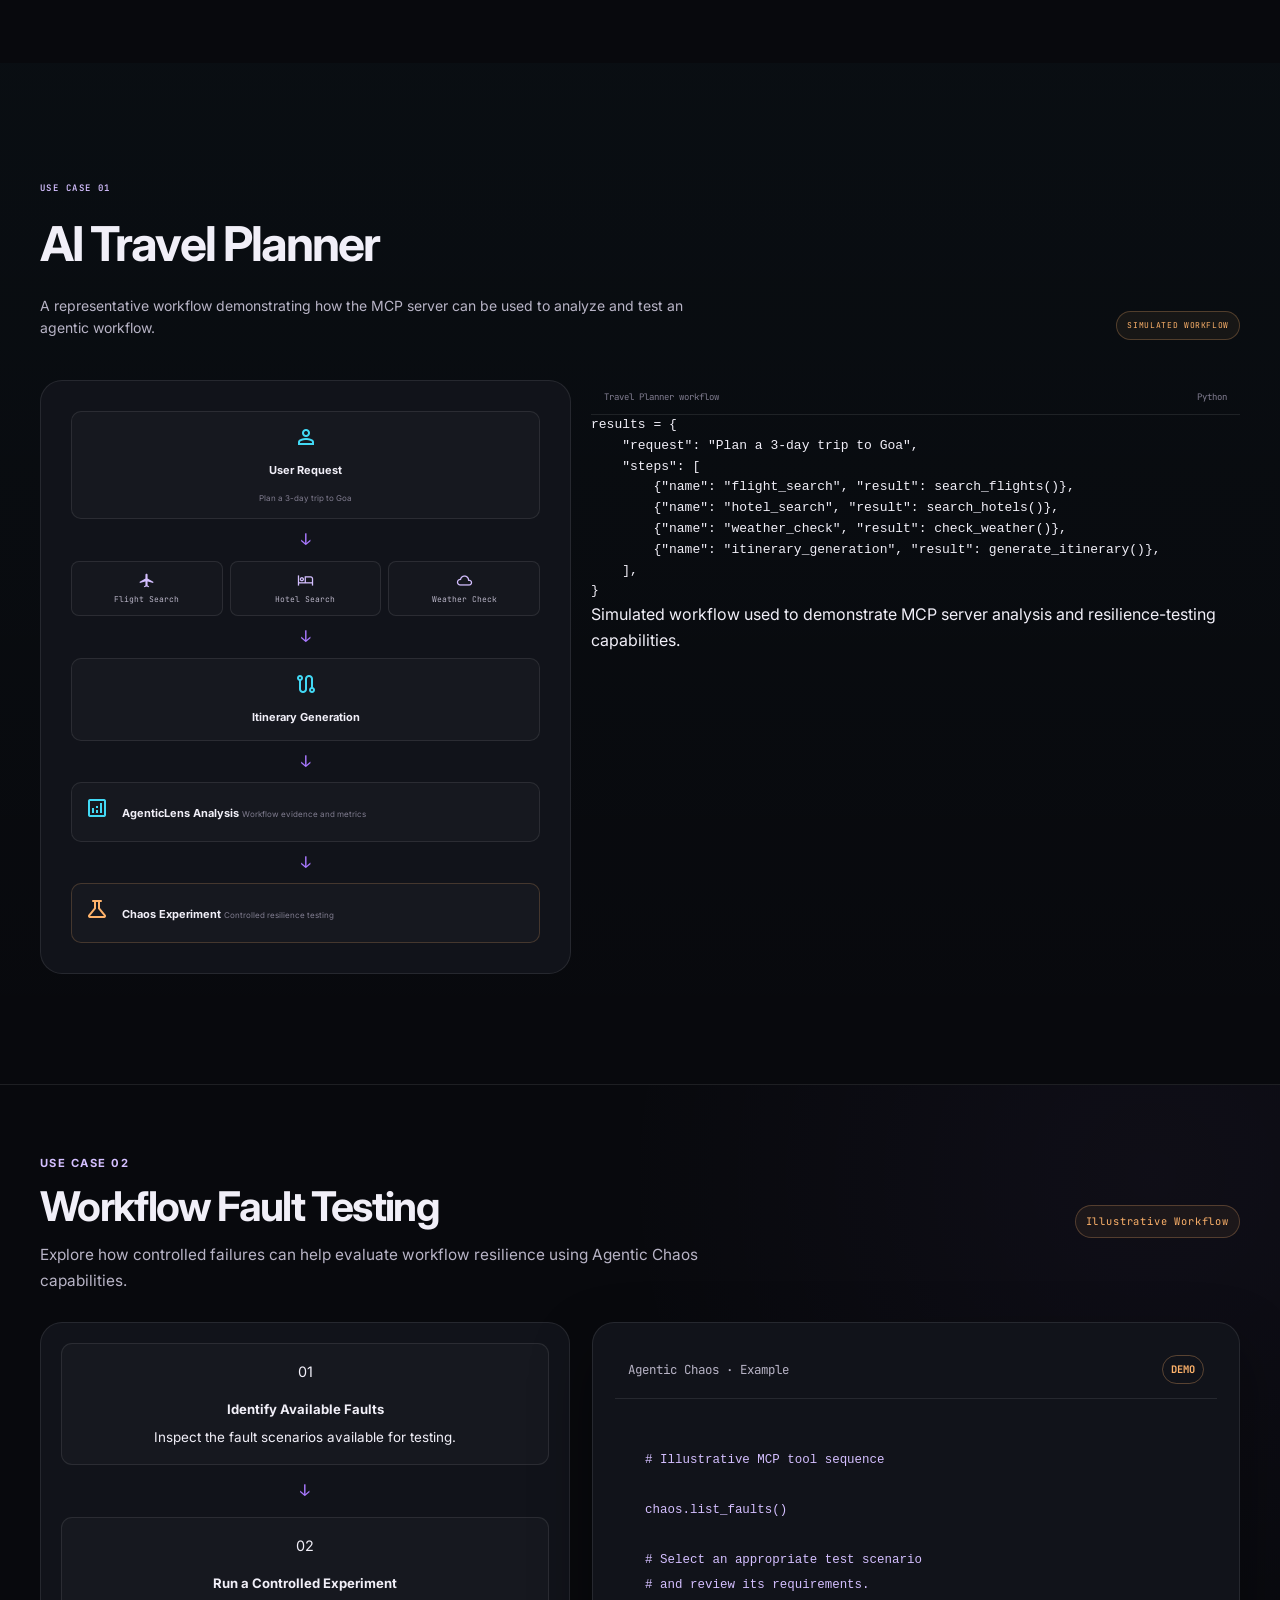
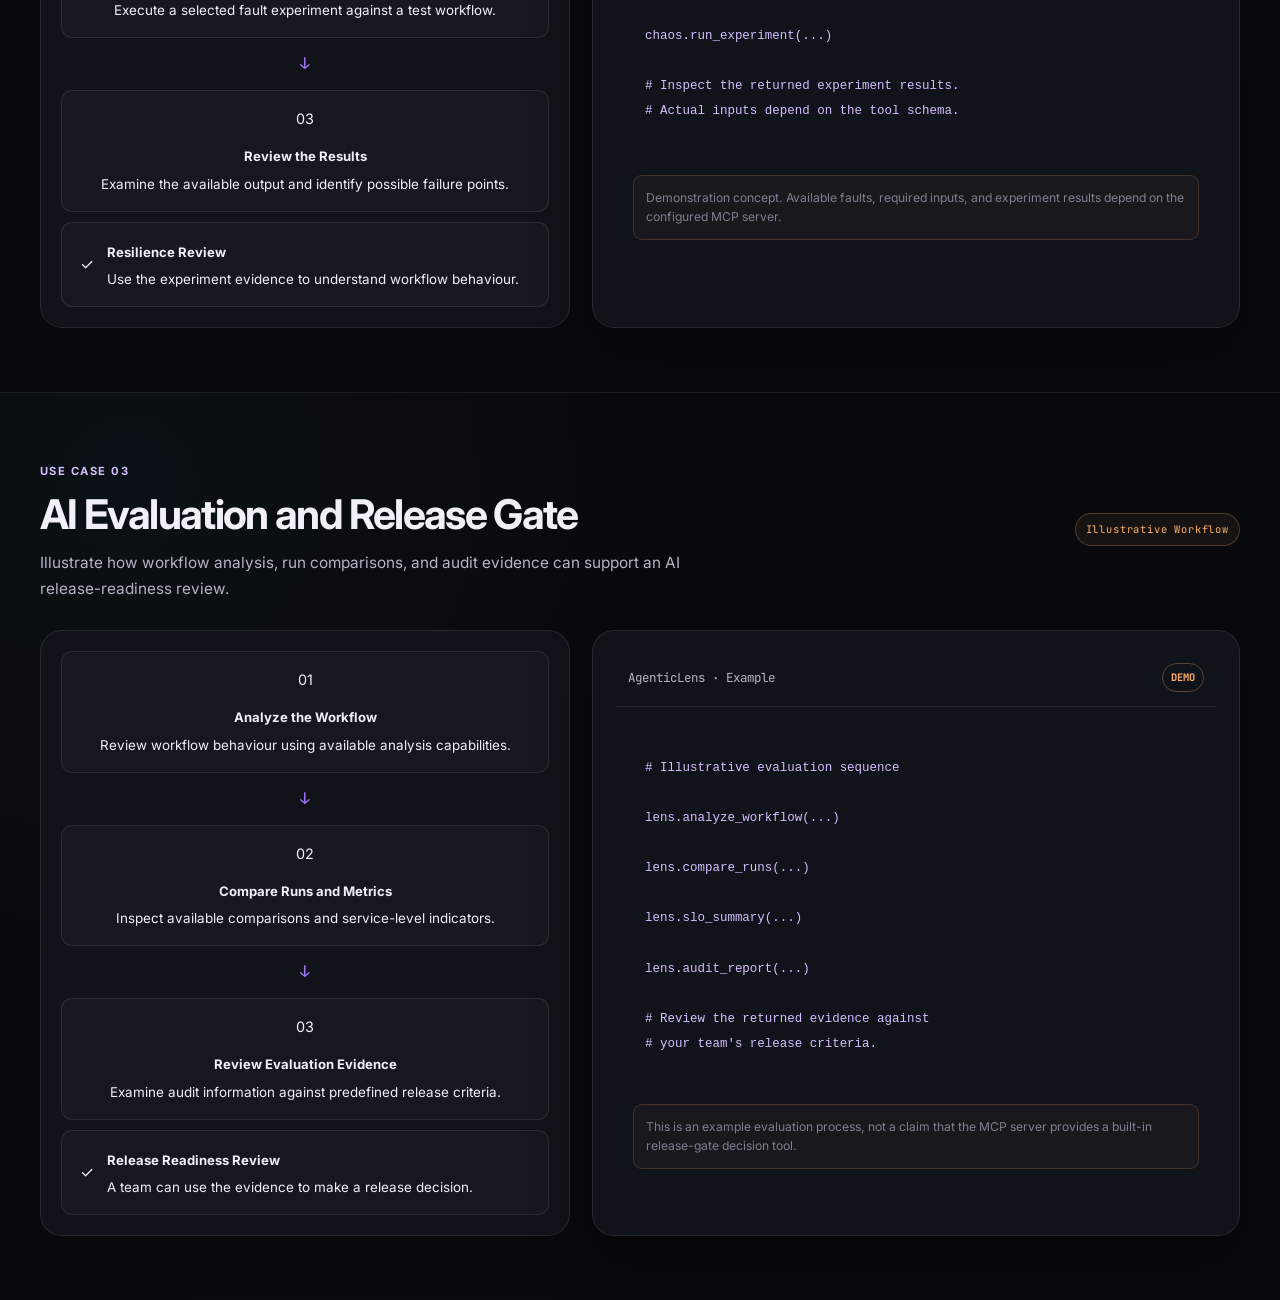
==== commit d99453a1: "feat: implement MCP Phase 4 unified workflows" ====
--- a/index.html
+++ b/index.html
@@ -158,7 +158,7 @@
 
         <div class="version-badge">
           <span class="status-dot"></span>
-          <span>ALPHA · v0.2.0</span>
+          <span>ALPHA · v0.4.0</span>
           <span class="badge-divider">|</span>
           <span>deep-agentic-core-mcp</span>
         </div>
@@ -207,7 +207,7 @@
 
           <span>
             <span class="material-symbols-outlined">extension</span>
-            14 MCP tools
+            38 MCP tools
           </span>
 
         </div>
@@ -420,6 +420,9 @@
             <span>core.verify</span>
             <span>core.version</span>
             <span>core.session_state</span>
+            <span>core.release_check</span>
+            <span>core.incident_summary</span>
+            <span>core.export_report</span>
 
           </div>
 
@@ -493,7 +496,7 @@
             <strong>DeepAgentLabs MCP Server</strong>
 
             <small>
-              deep-agentic-core-mcp · v0.2.0
+              deep-agentic-core-mcp · v0.4.0
             </small>
 
           </div>
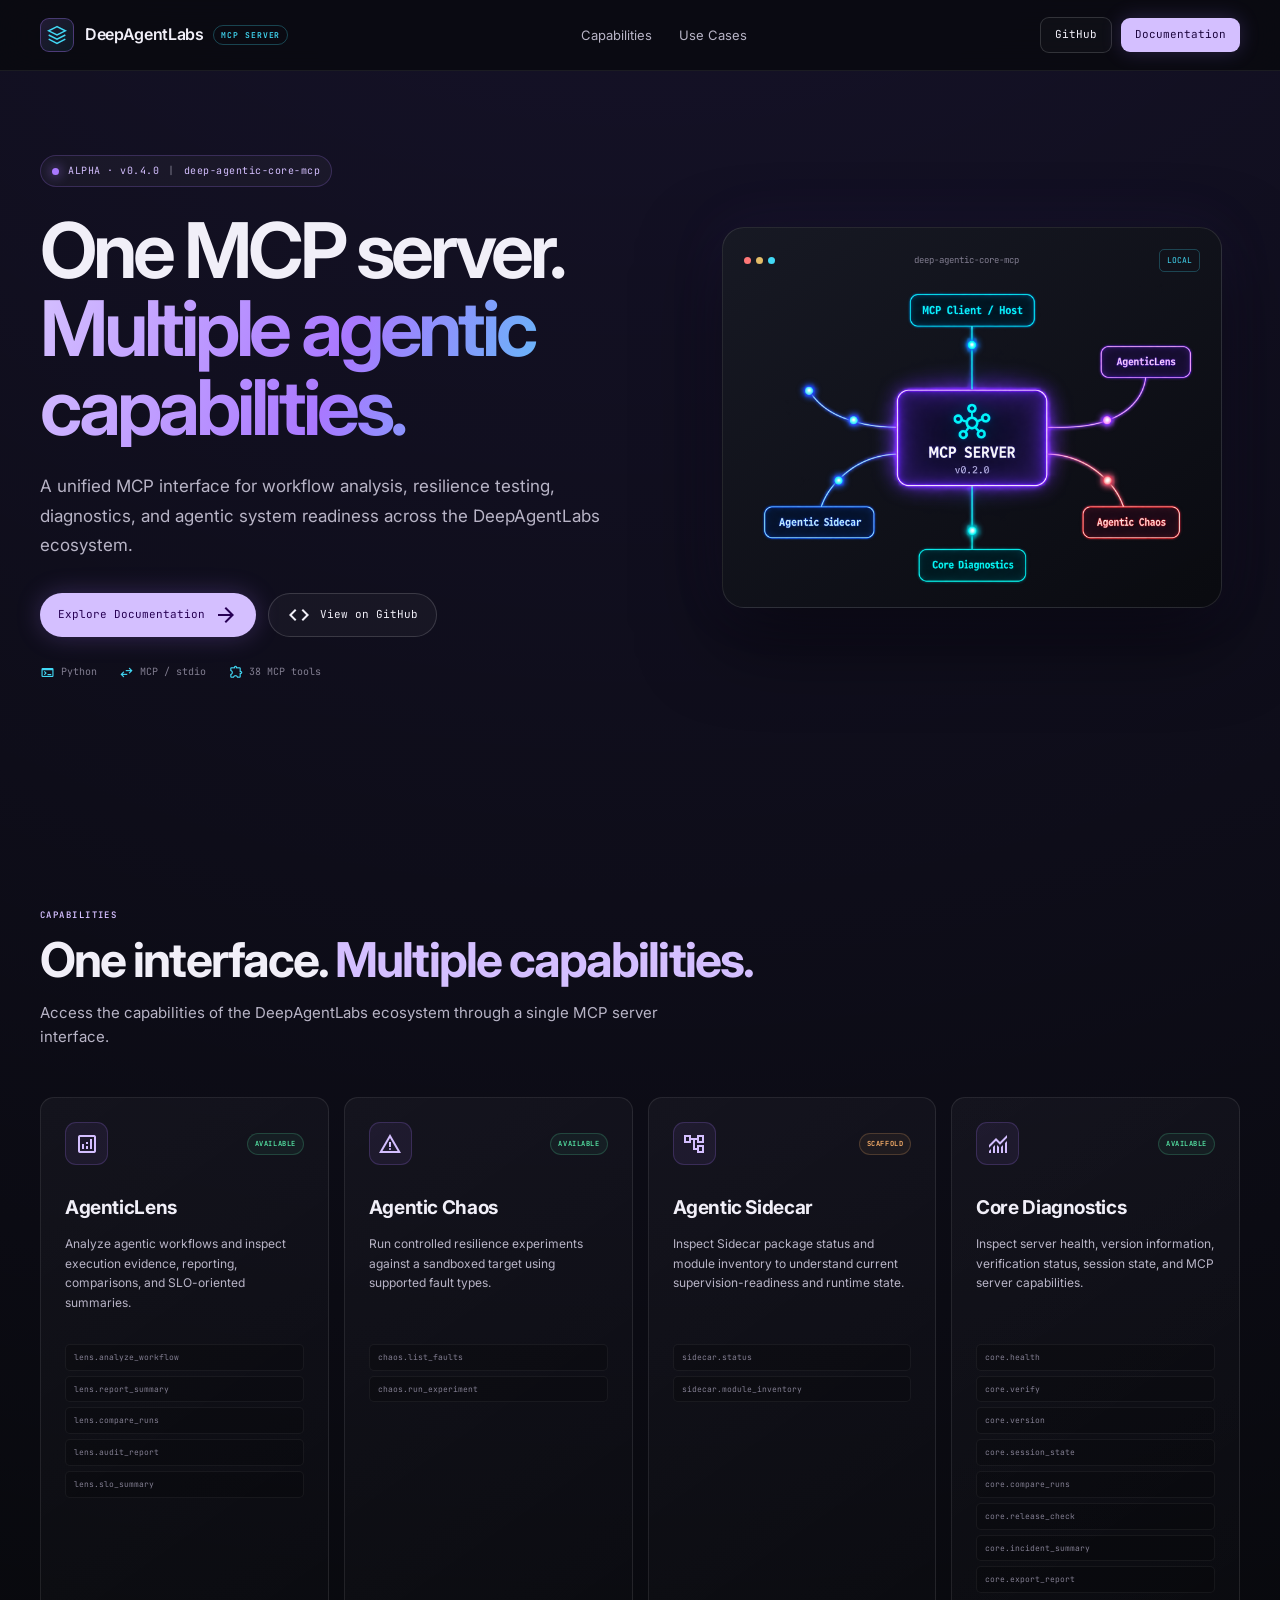
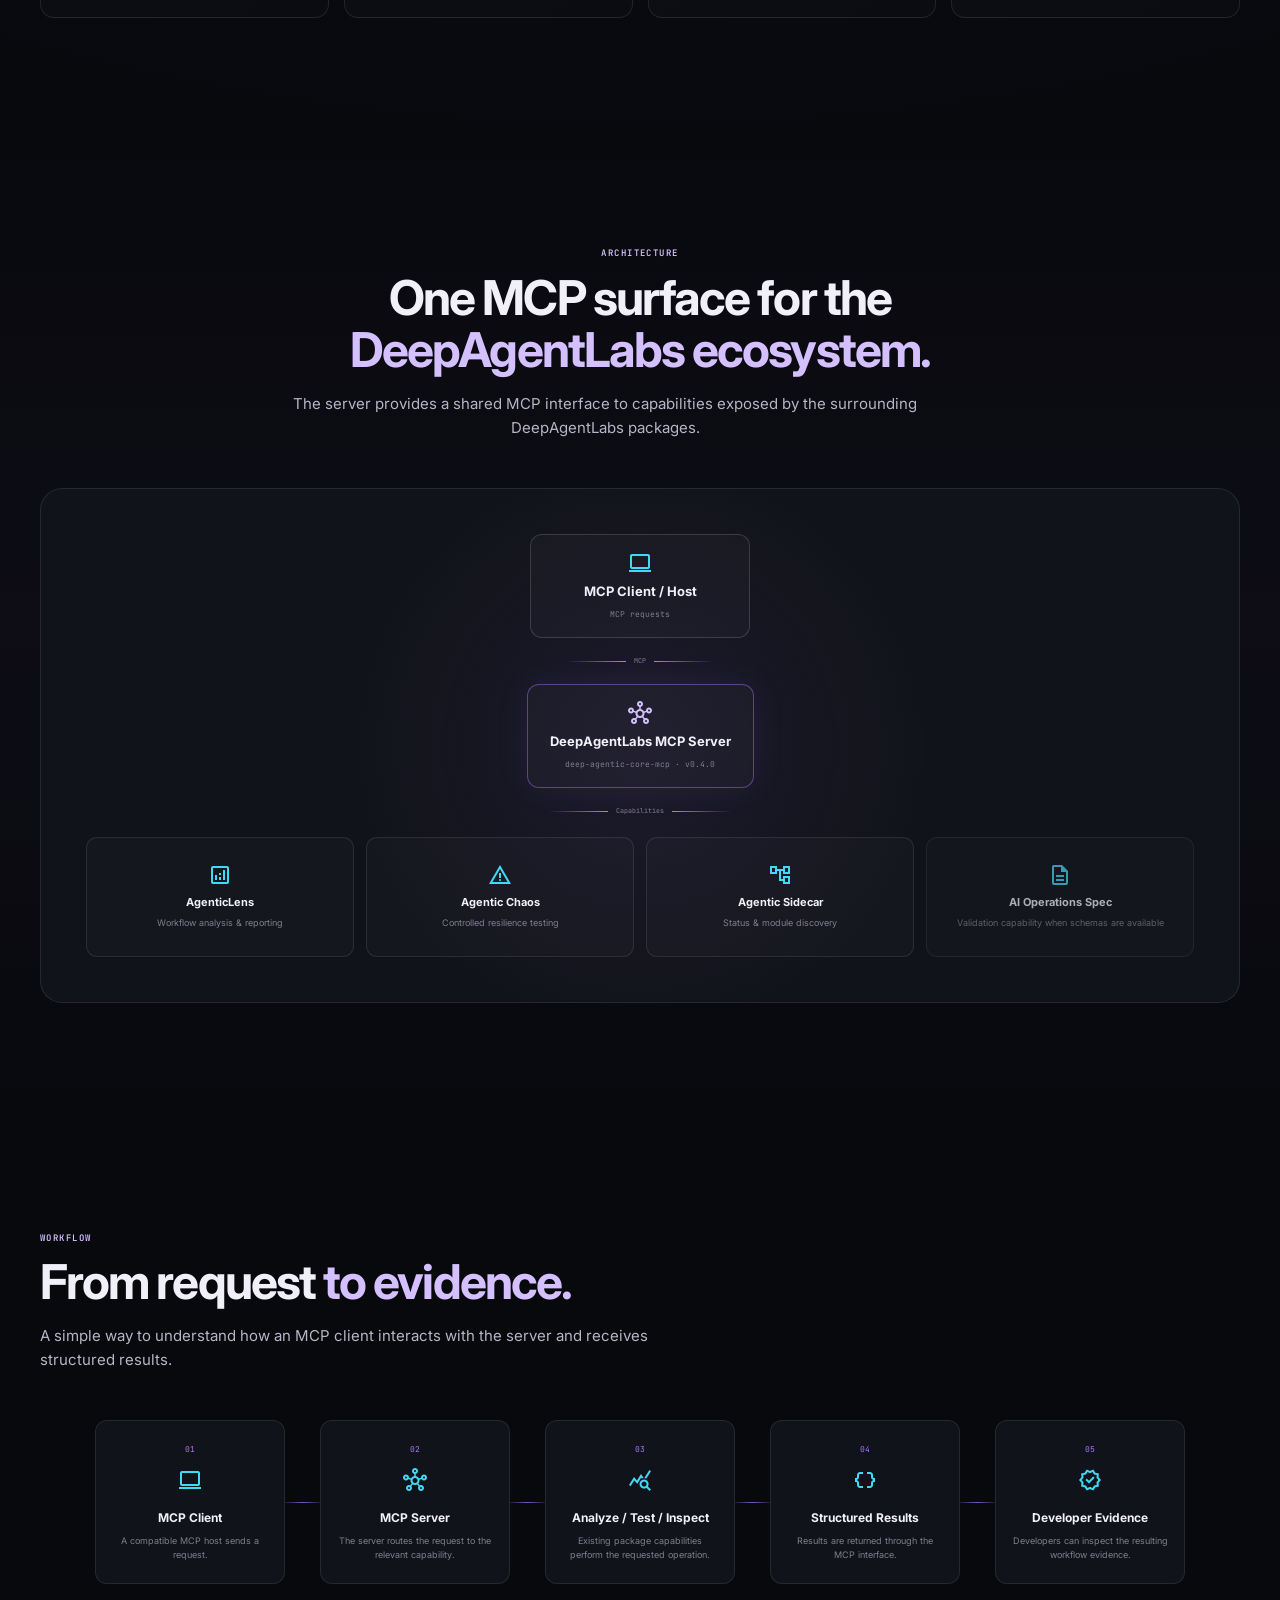
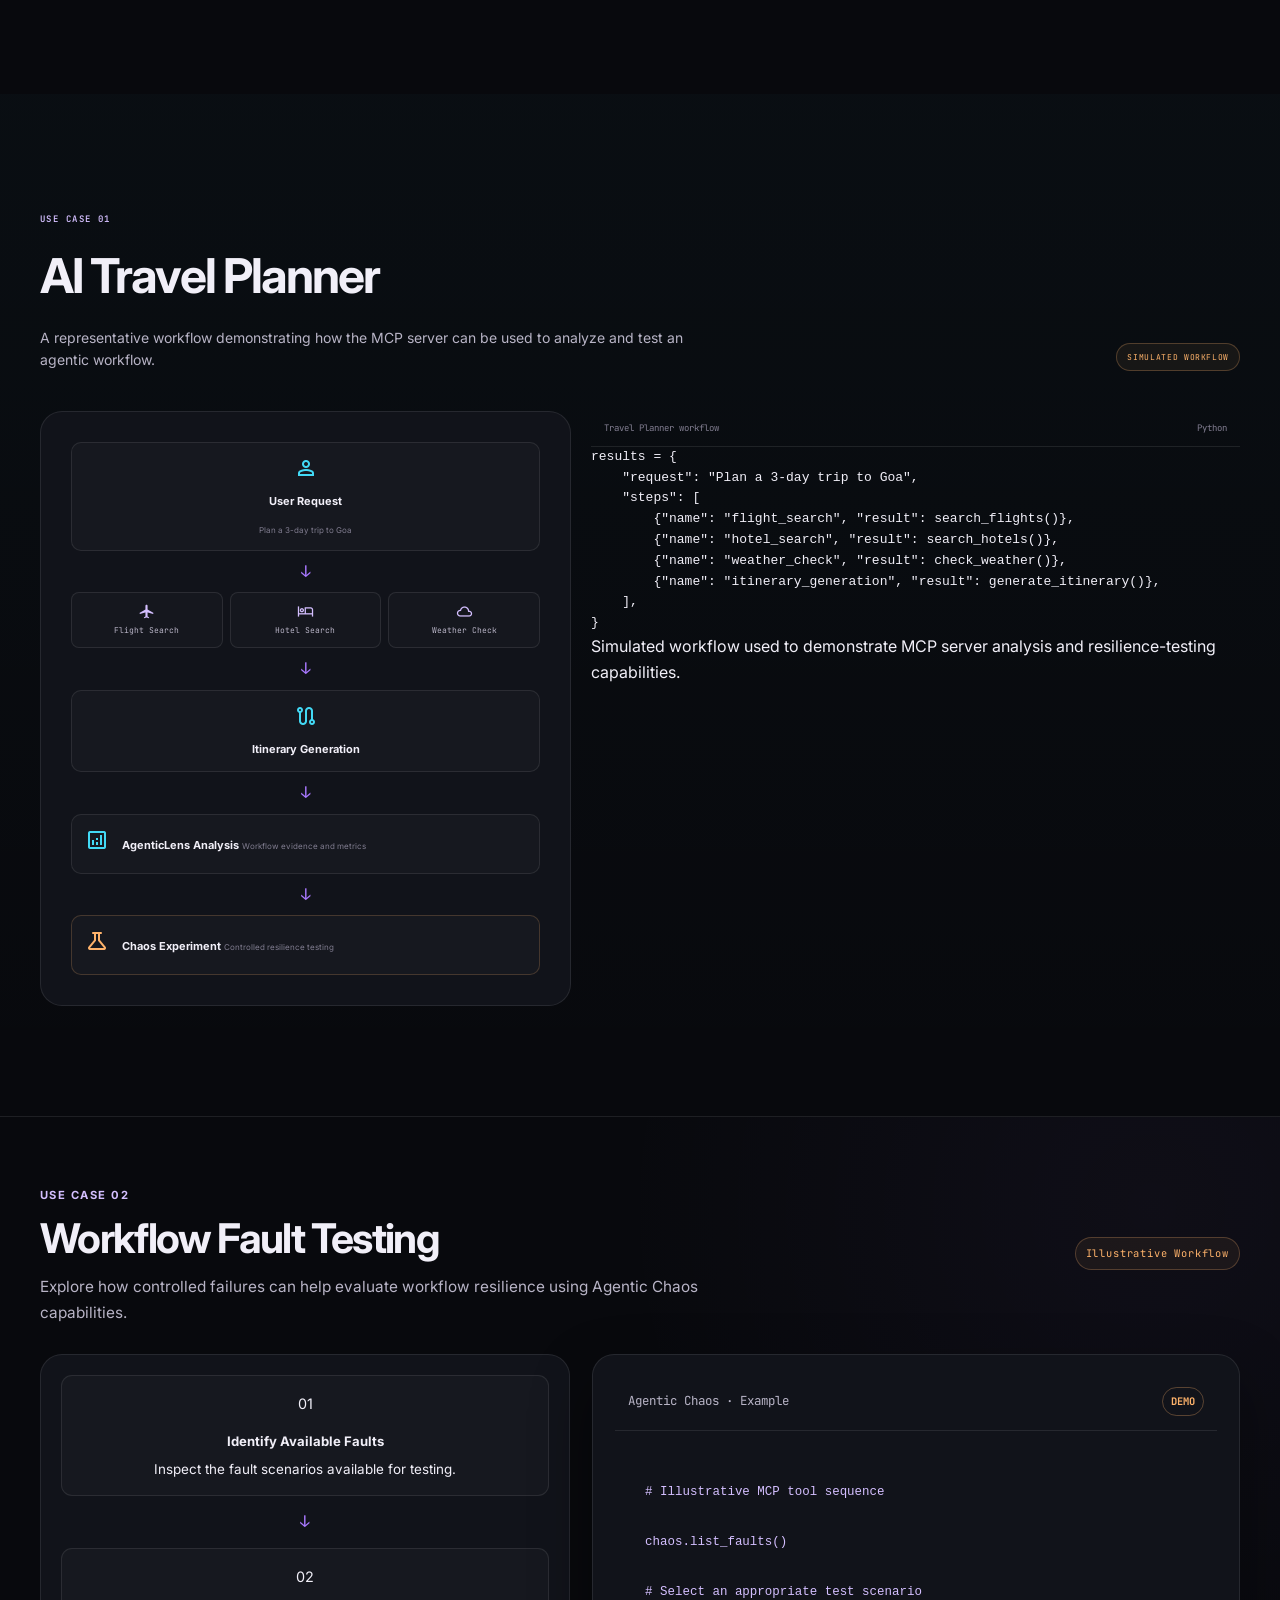
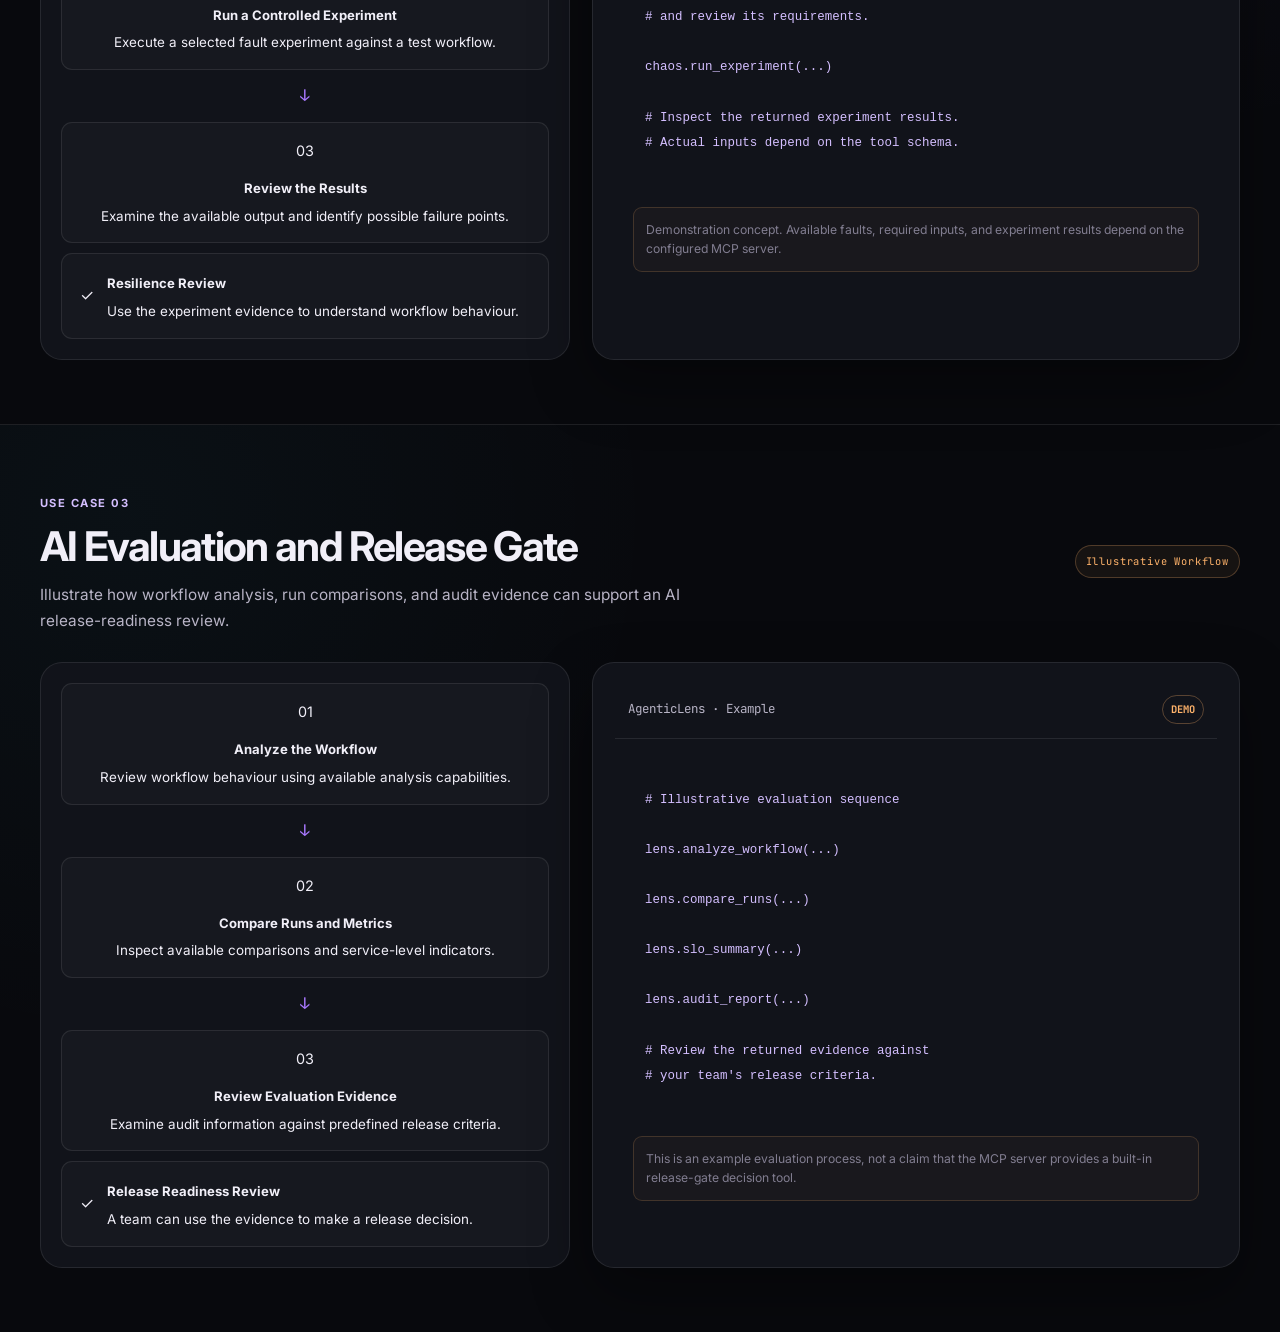
==== commit 642a3346: "docs: describe the 0.4.0 unified workflows accurately The Phase 4 docs claimed missing evidence was " ====
--- a/index.html
+++ b/index.html
@@ -420,6 +420,7 @@
             <span>core.verify</span>
             <span>core.version</span>
             <span>core.session_state</span>
+            <span>core.compare_runs</span>
             <span>core.release_check</span>
             <span>core.incident_summary</span>
             <span>core.export_report</span>
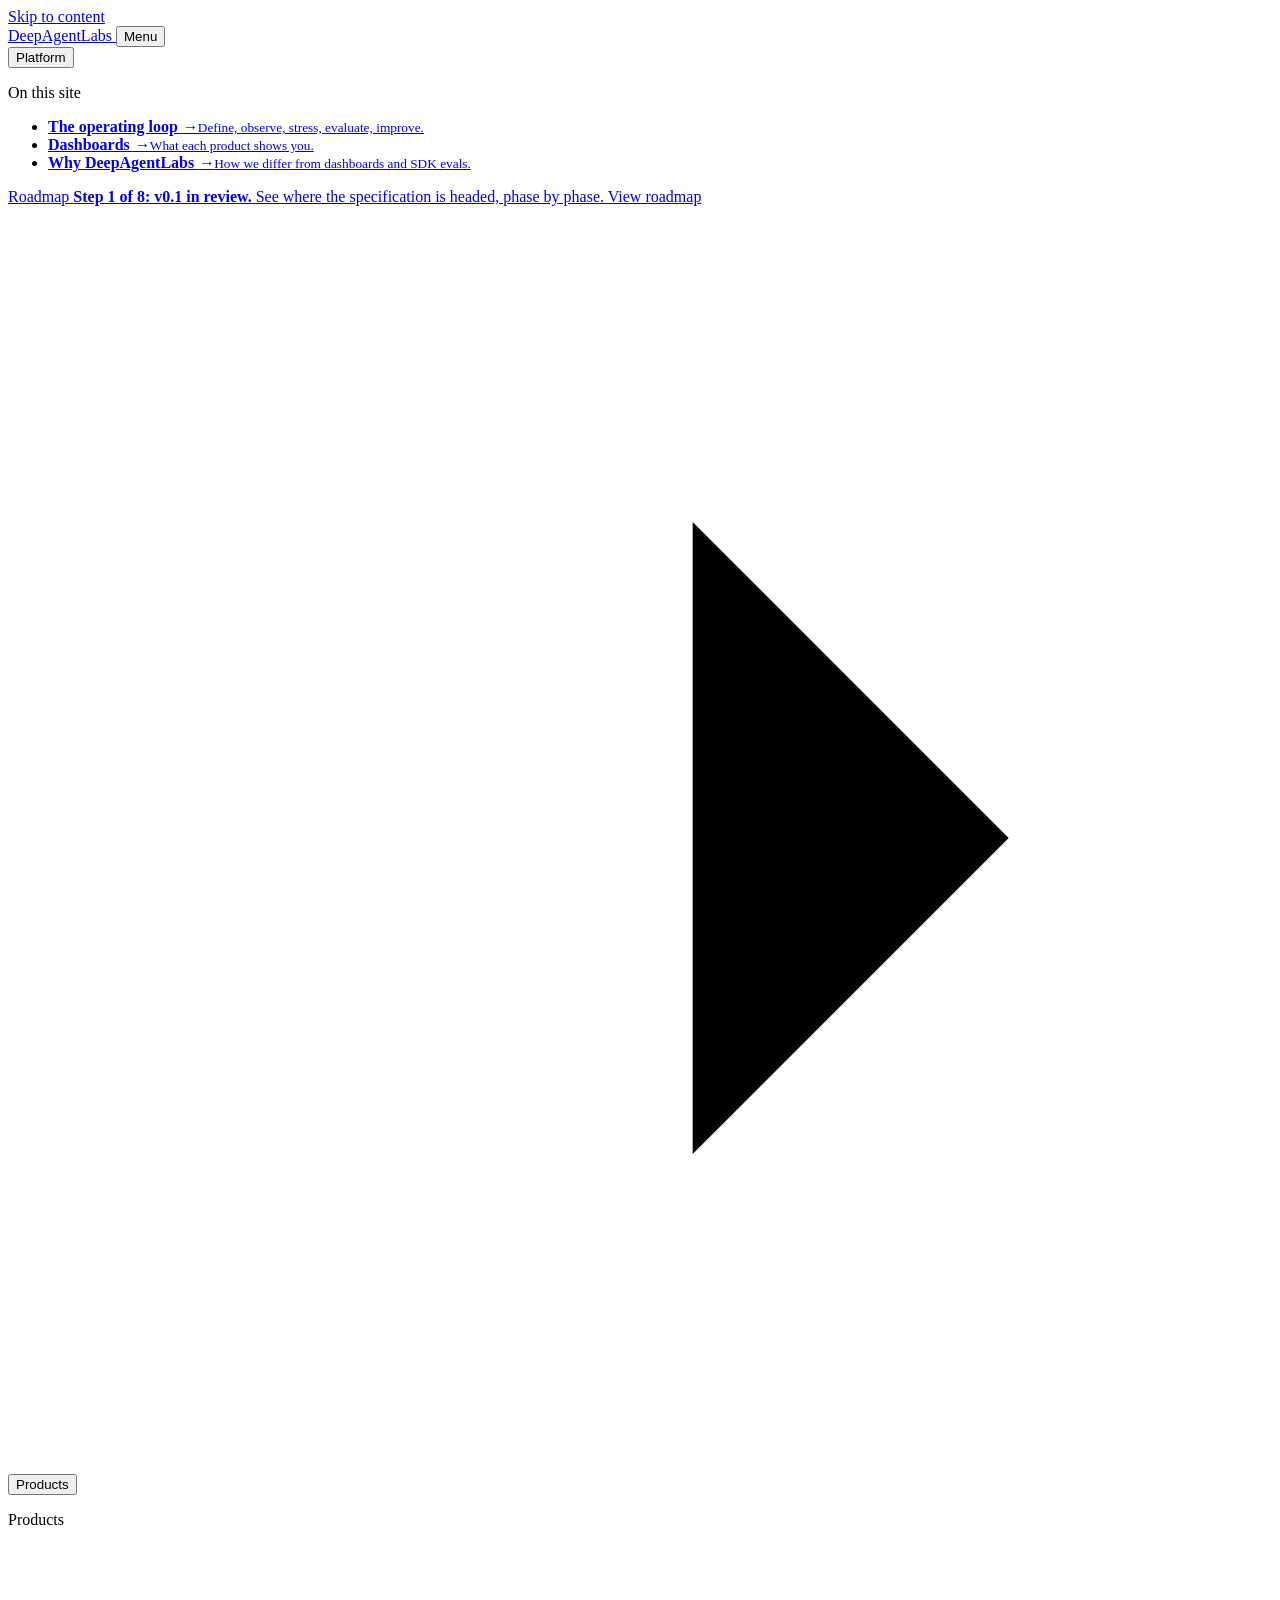
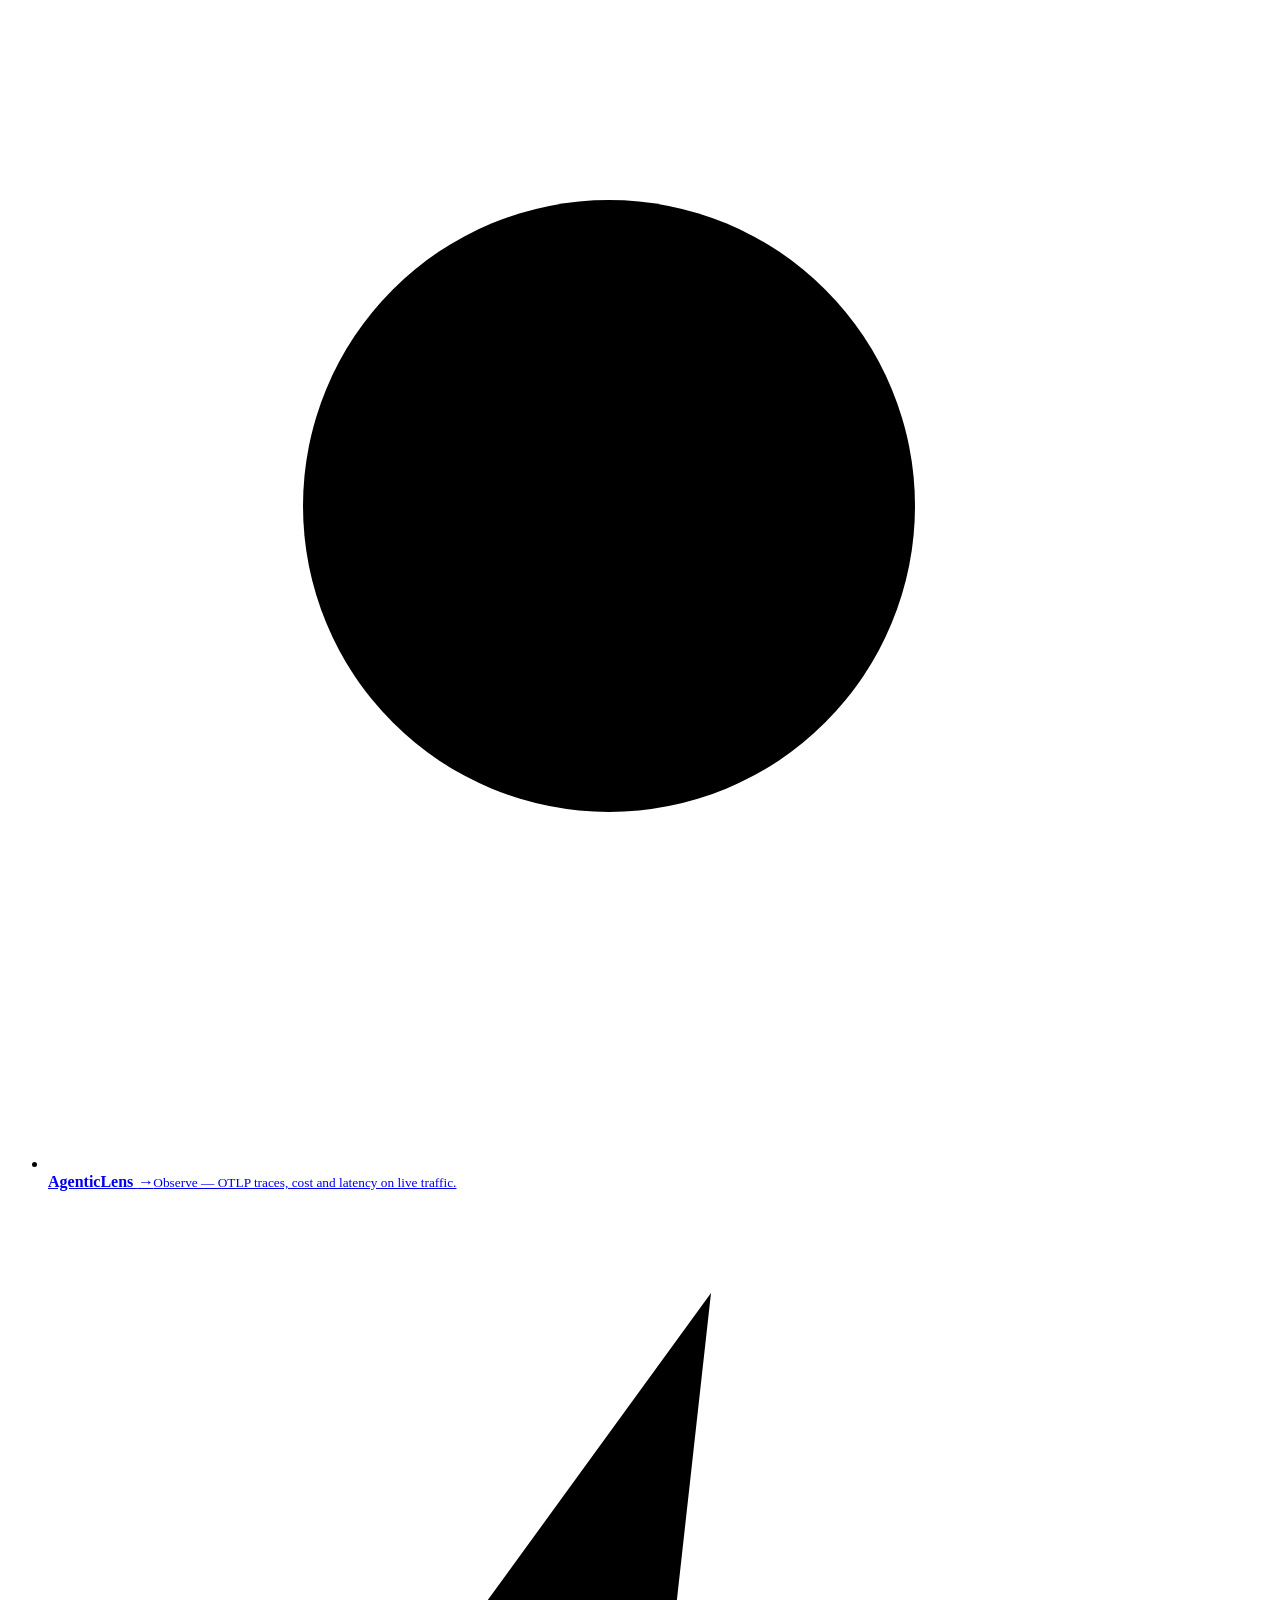
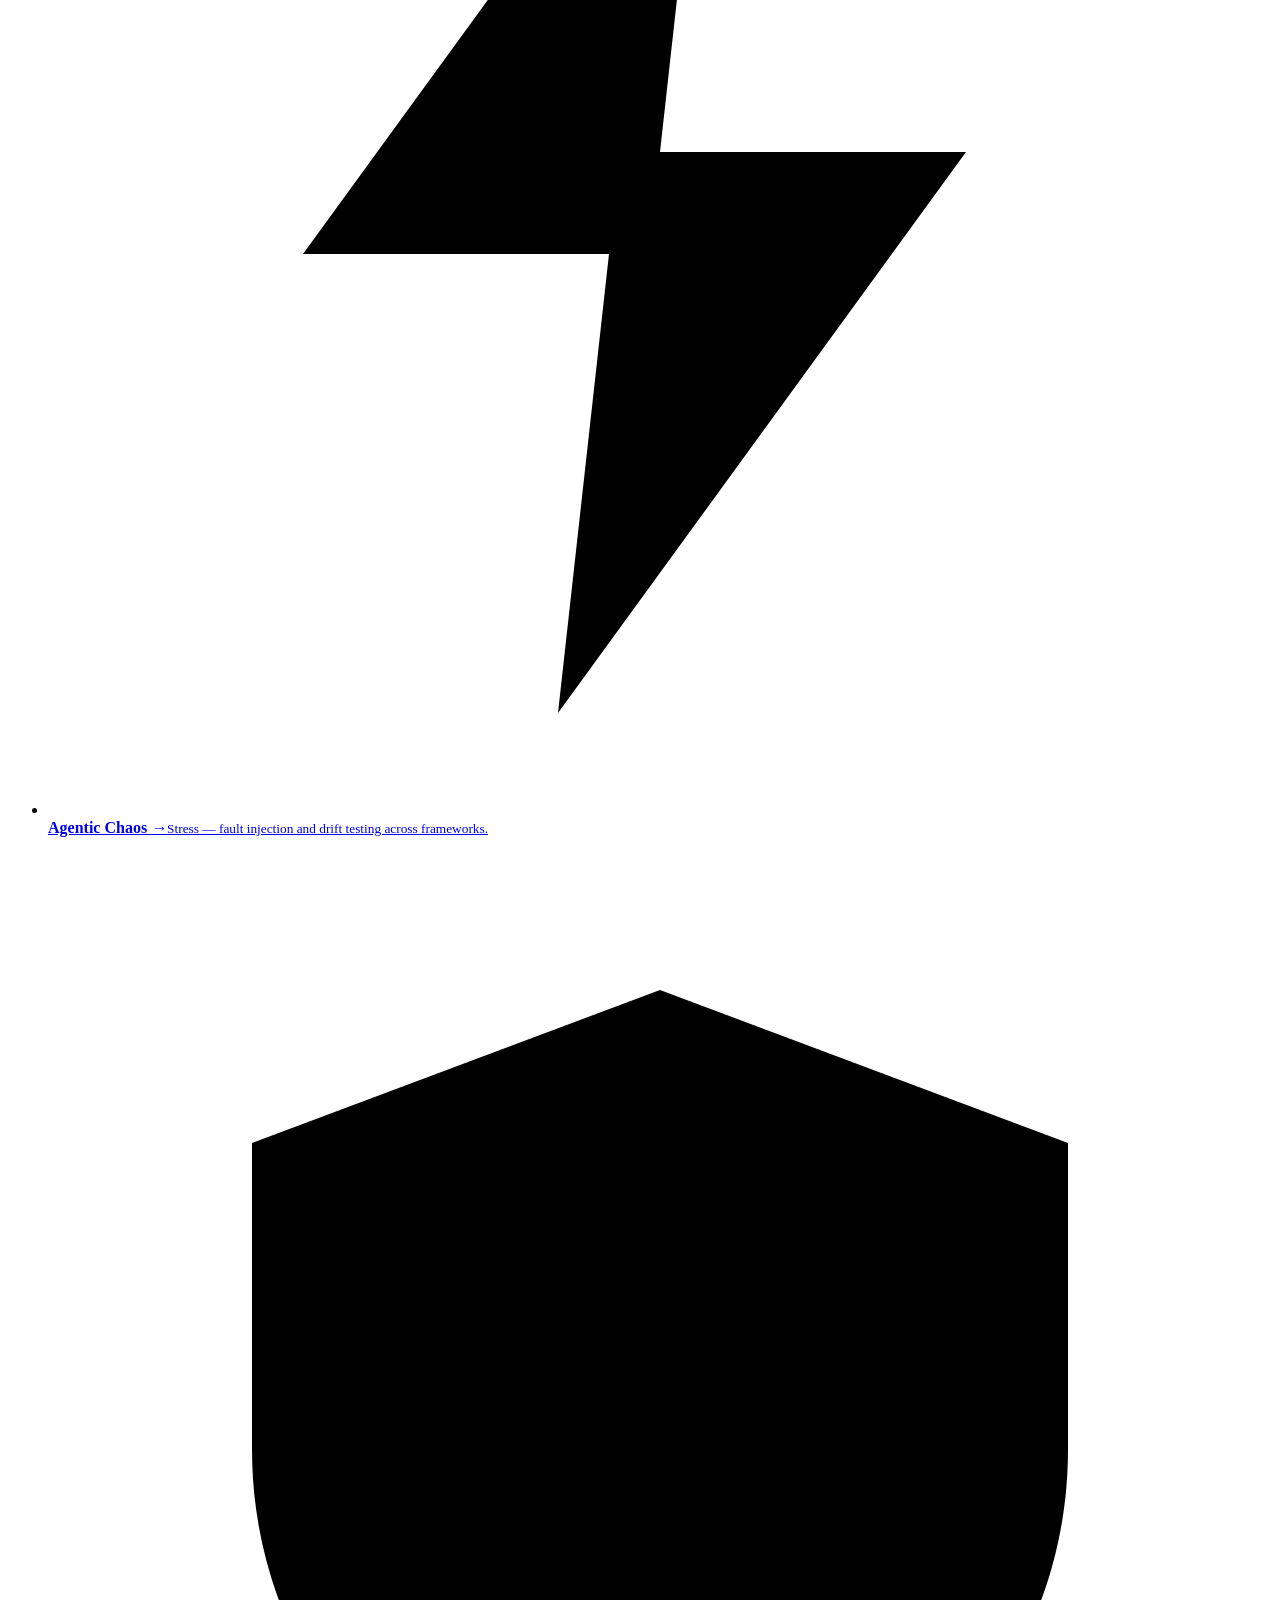
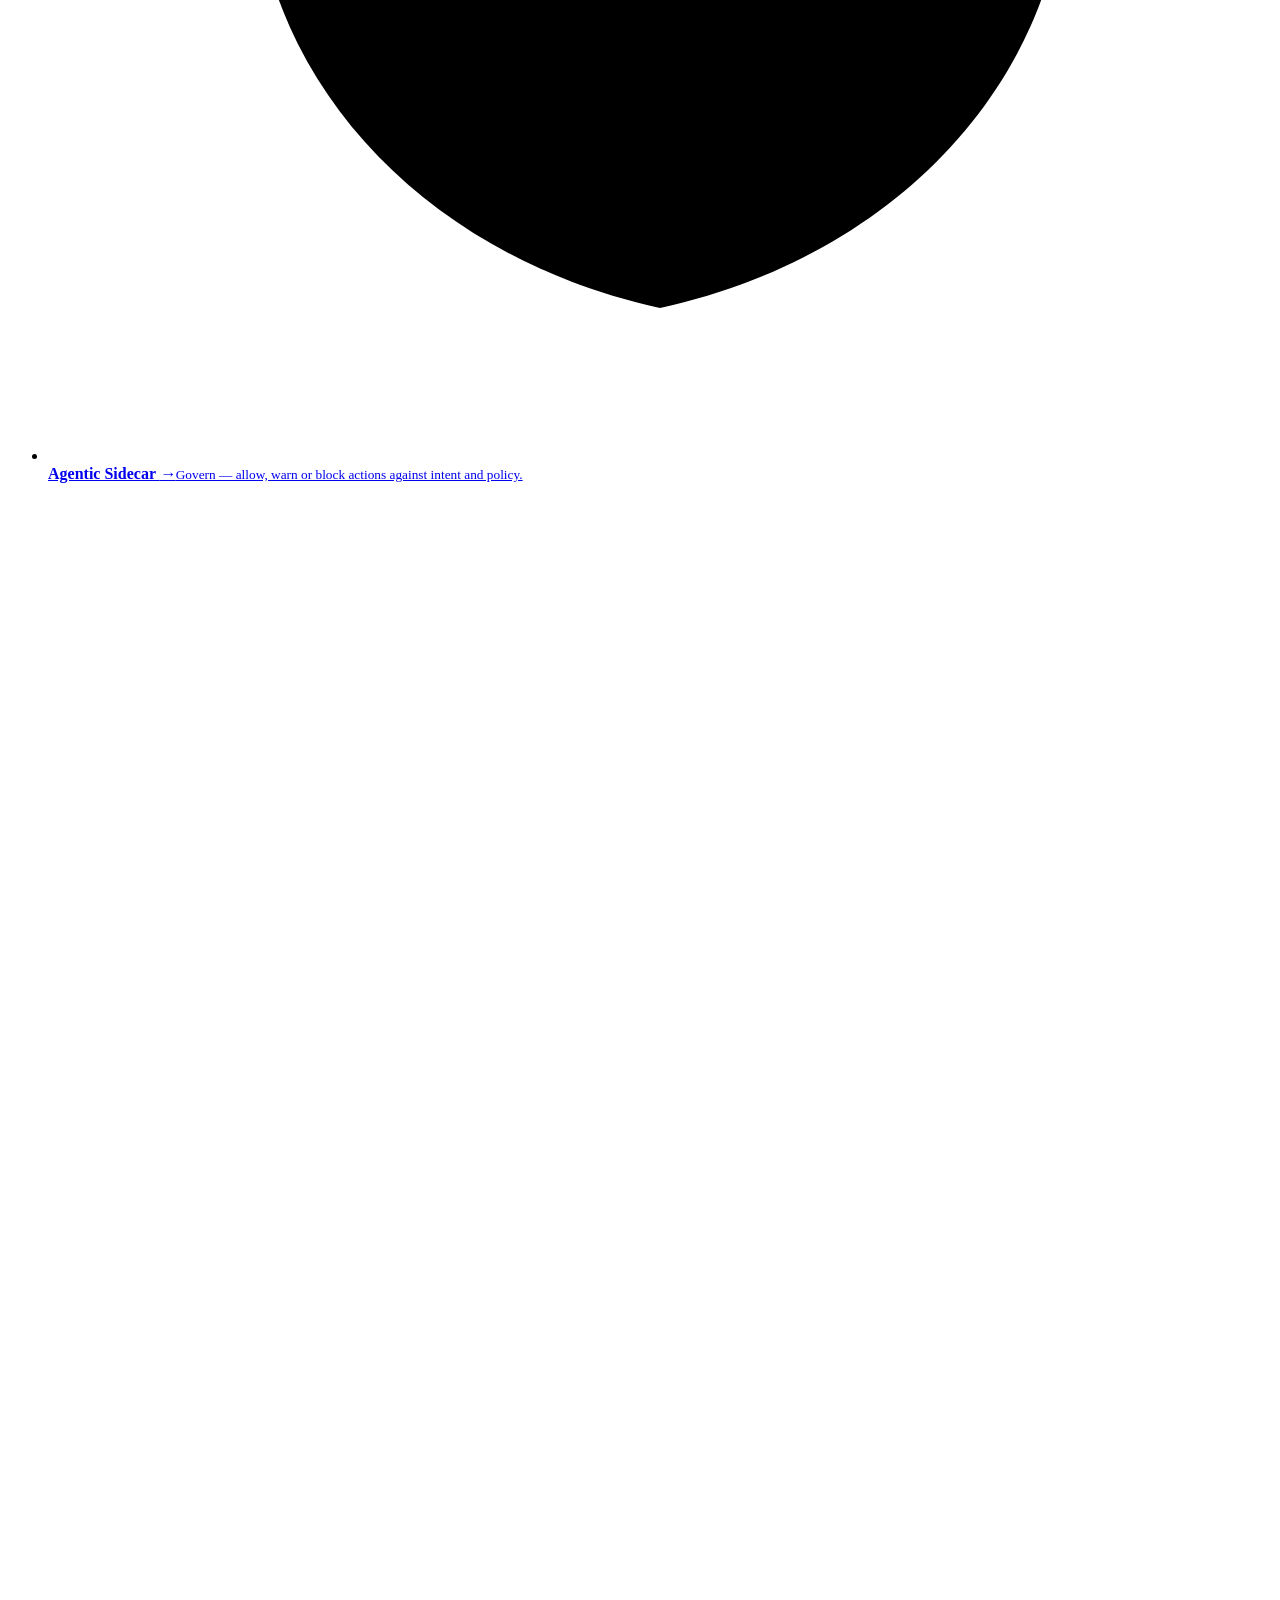
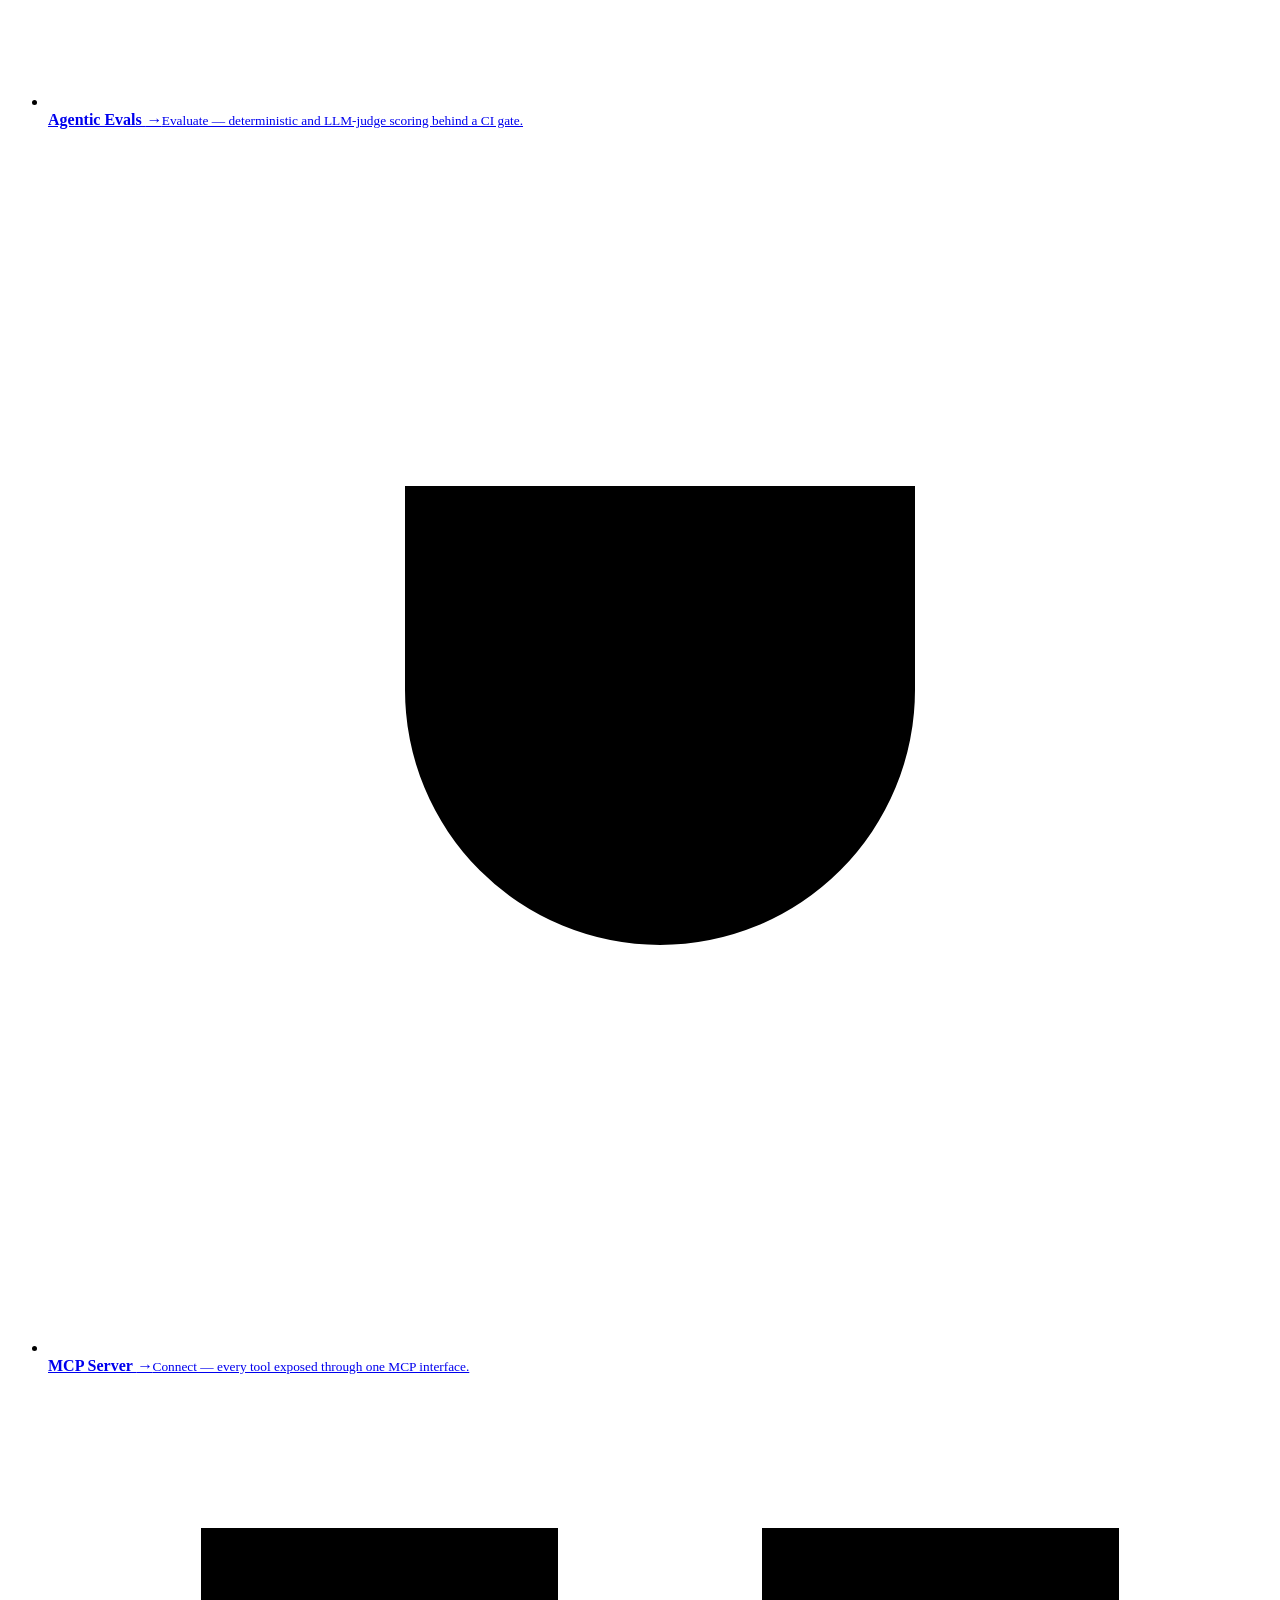
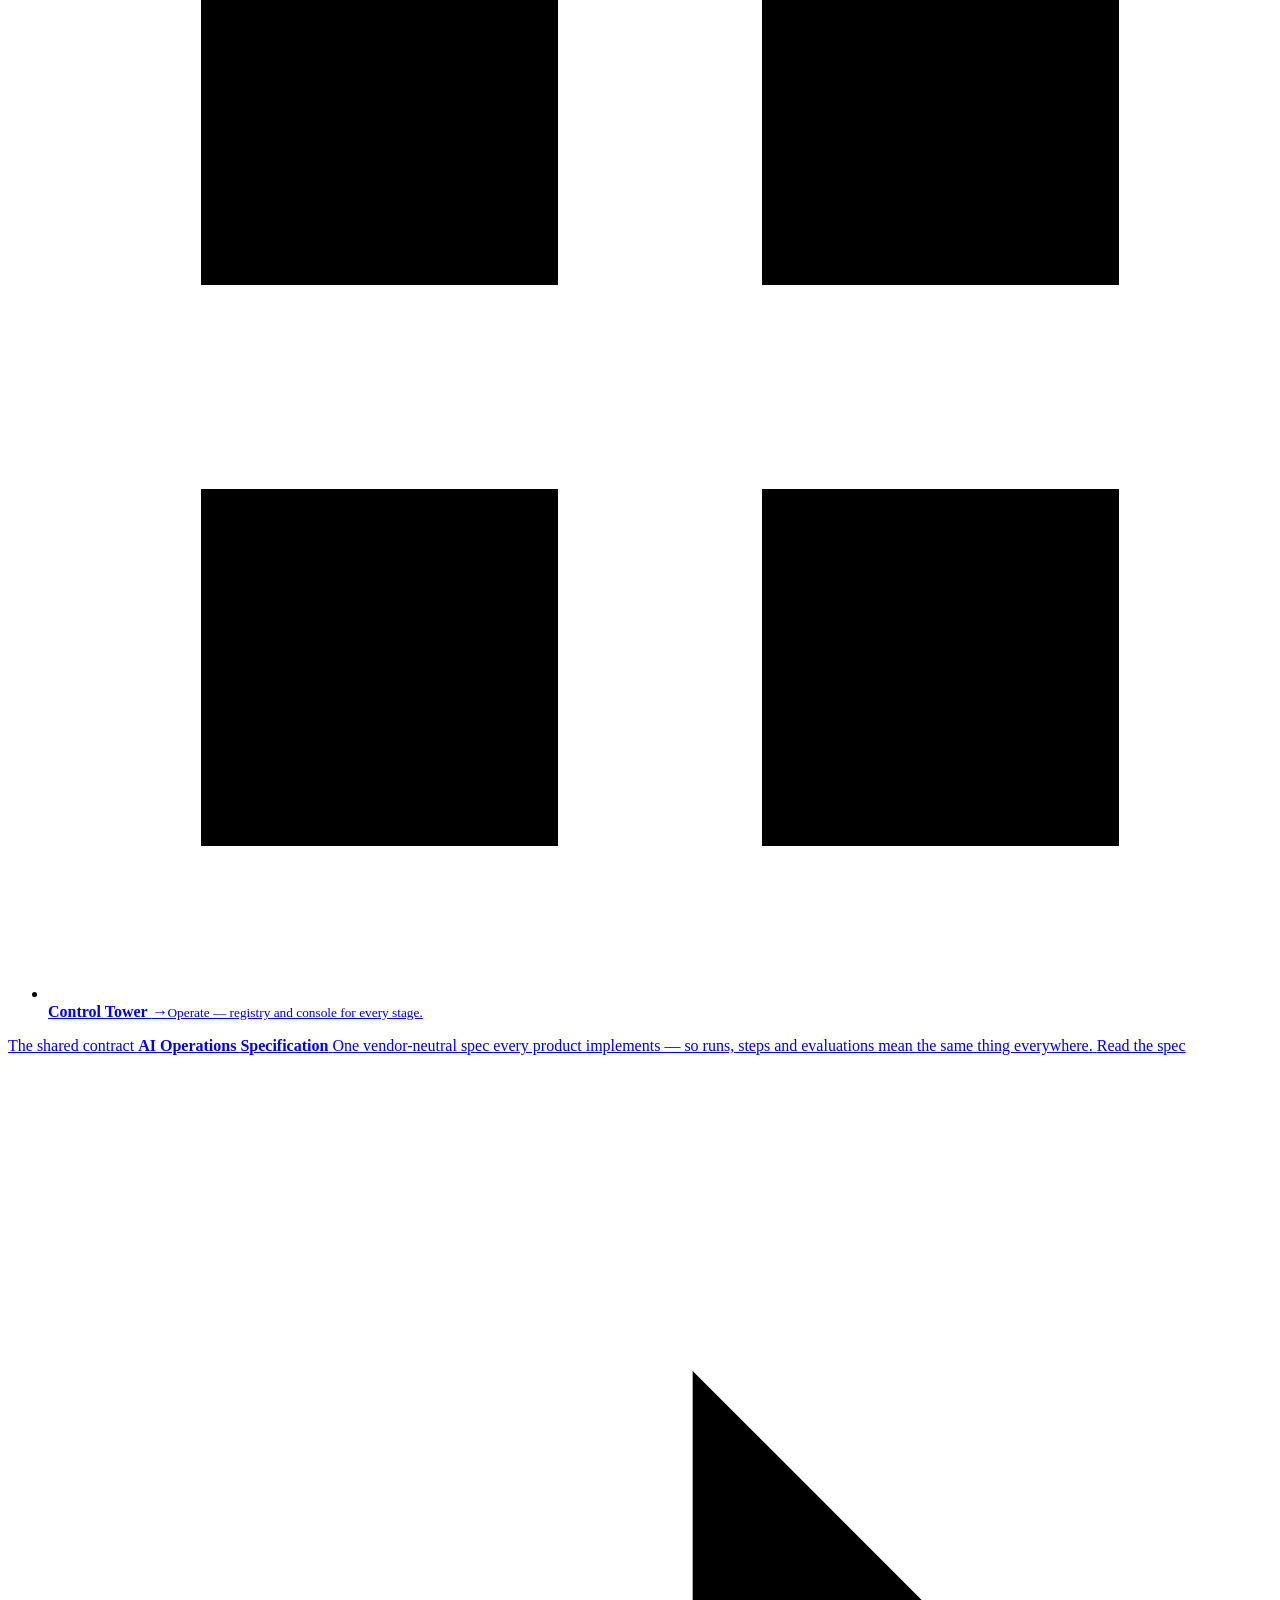
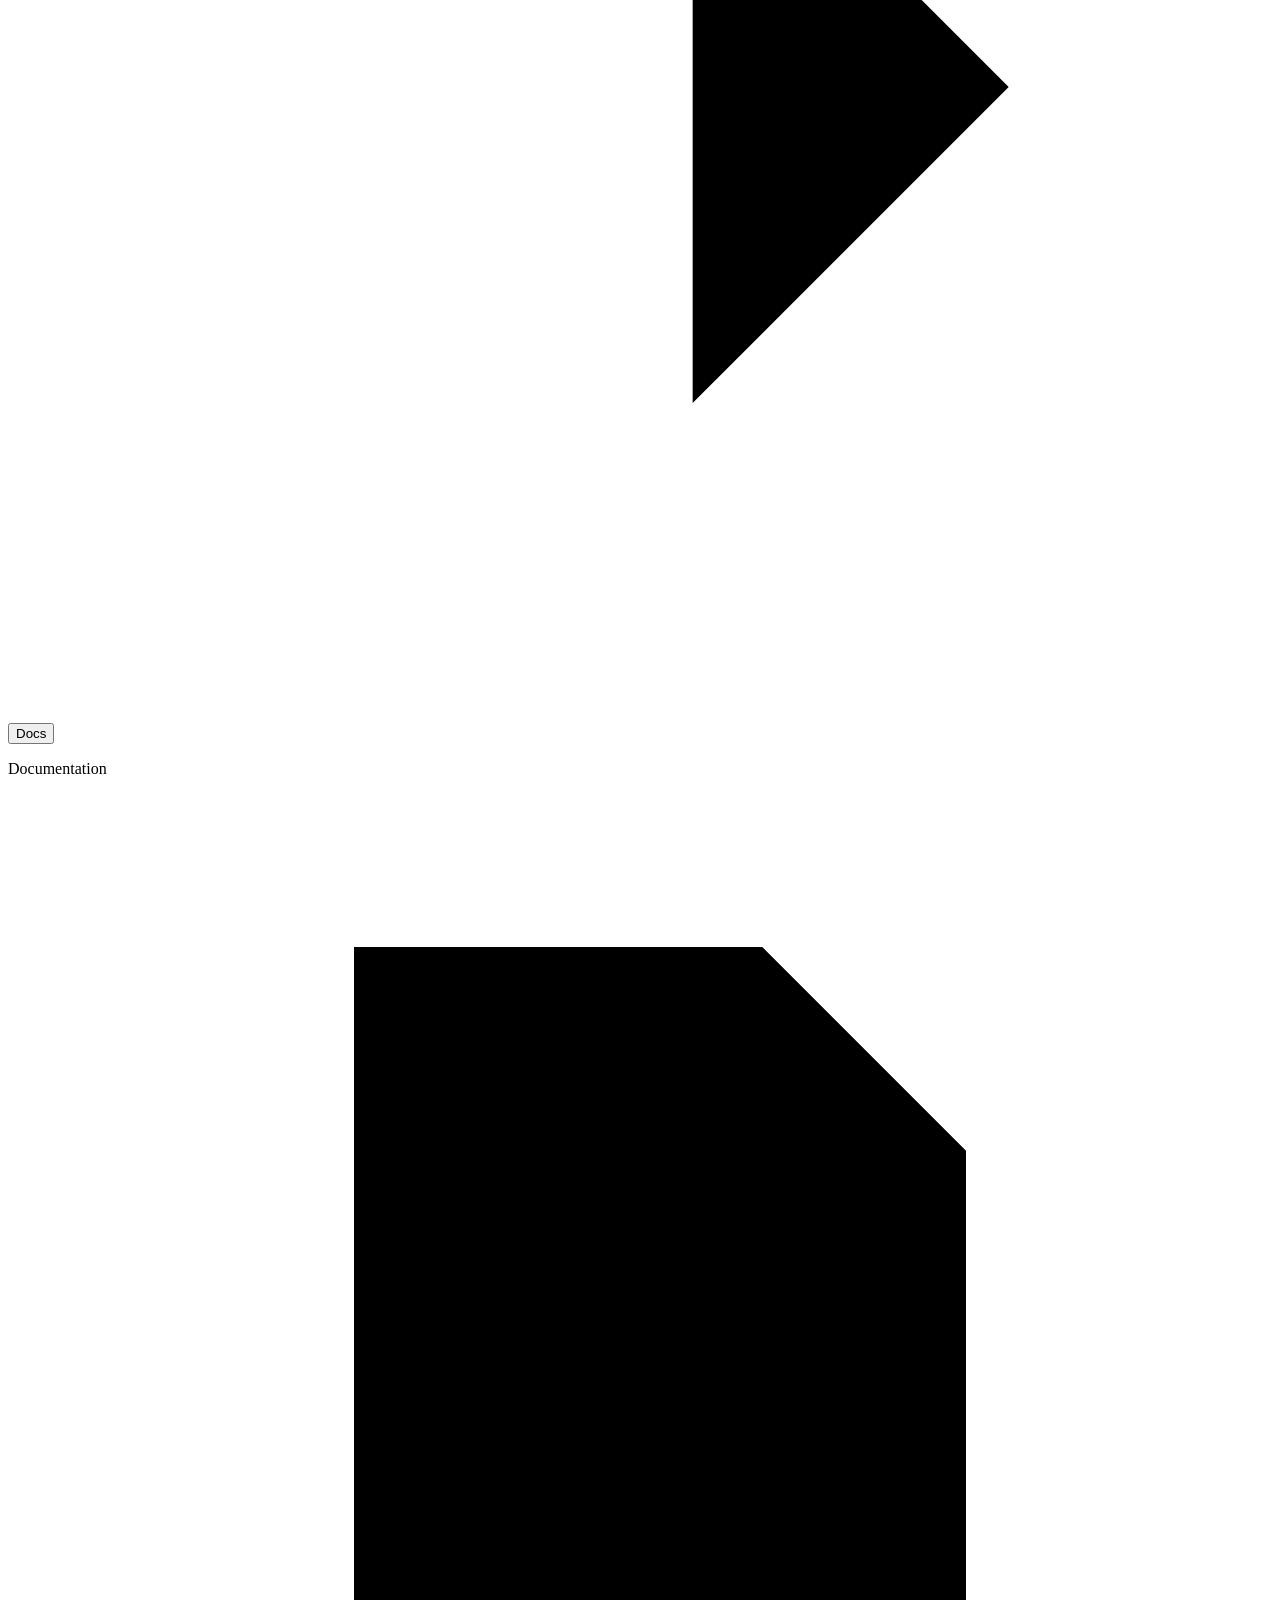
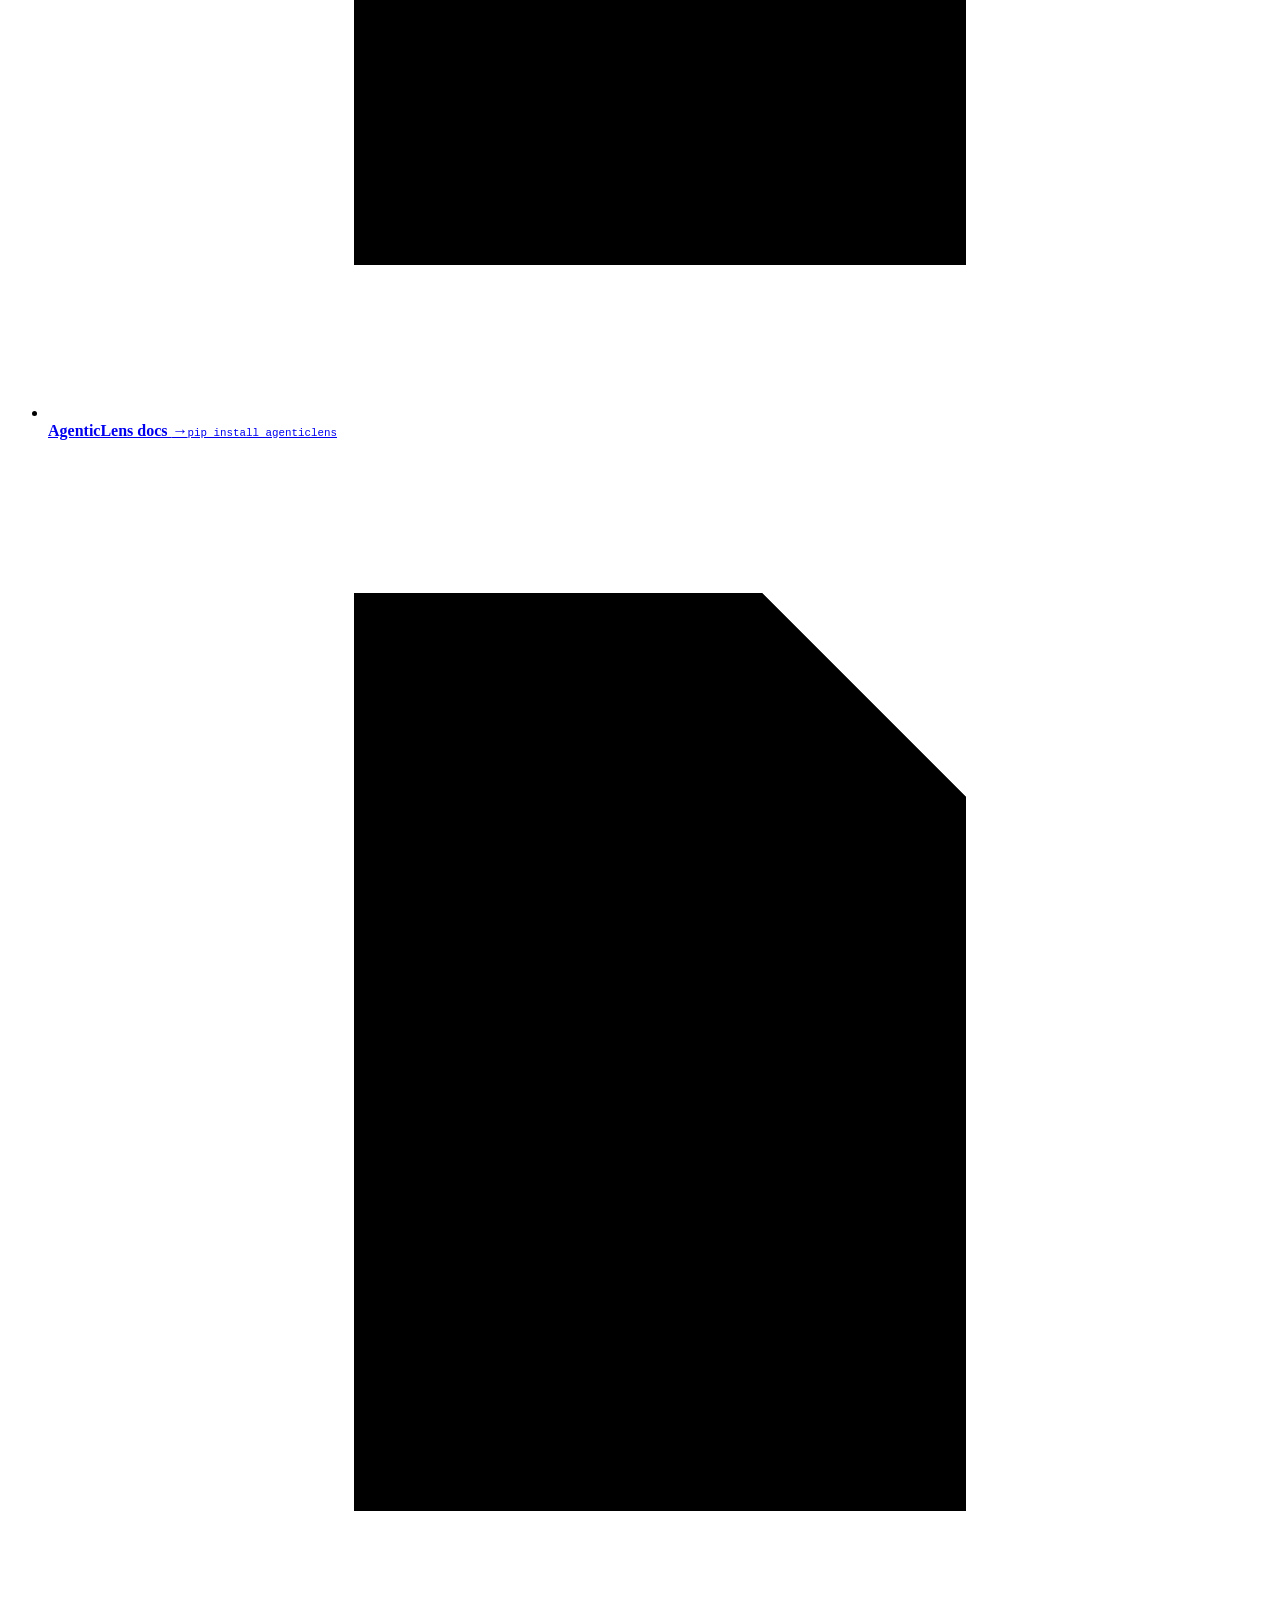
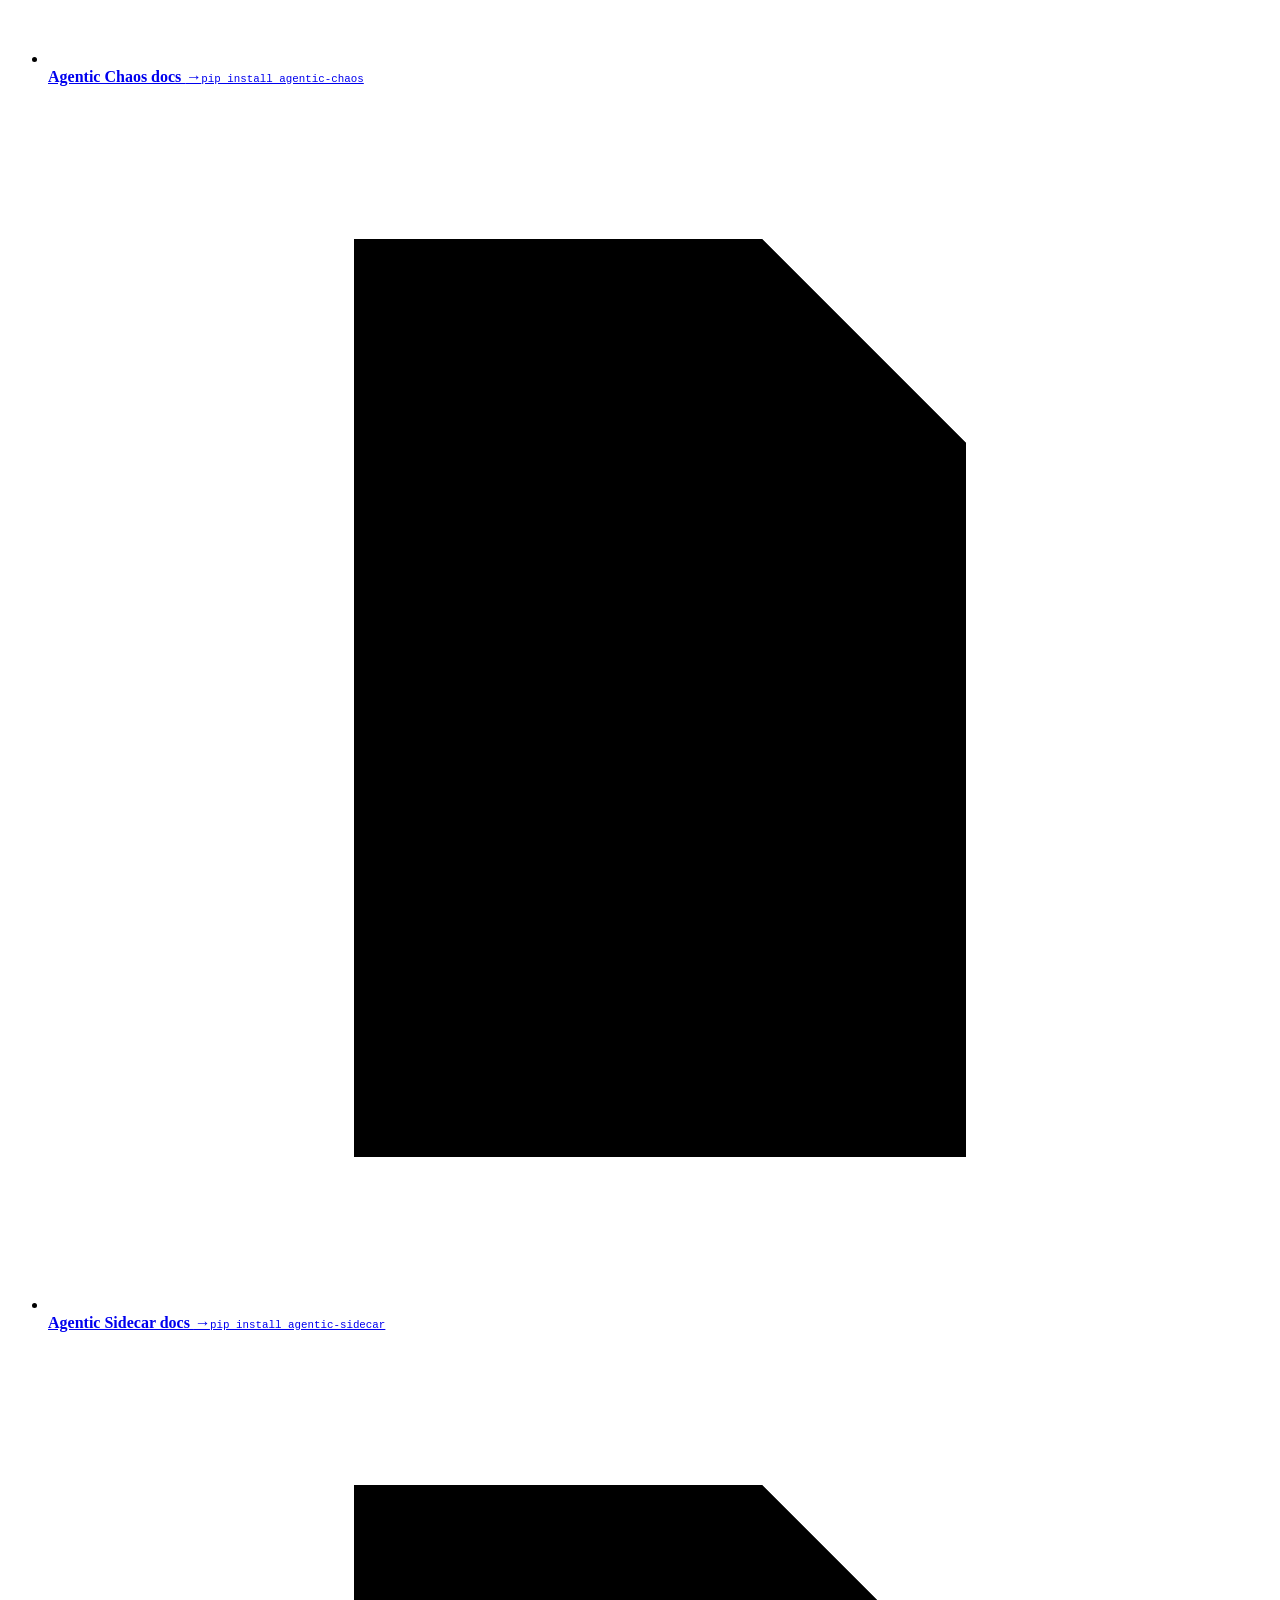
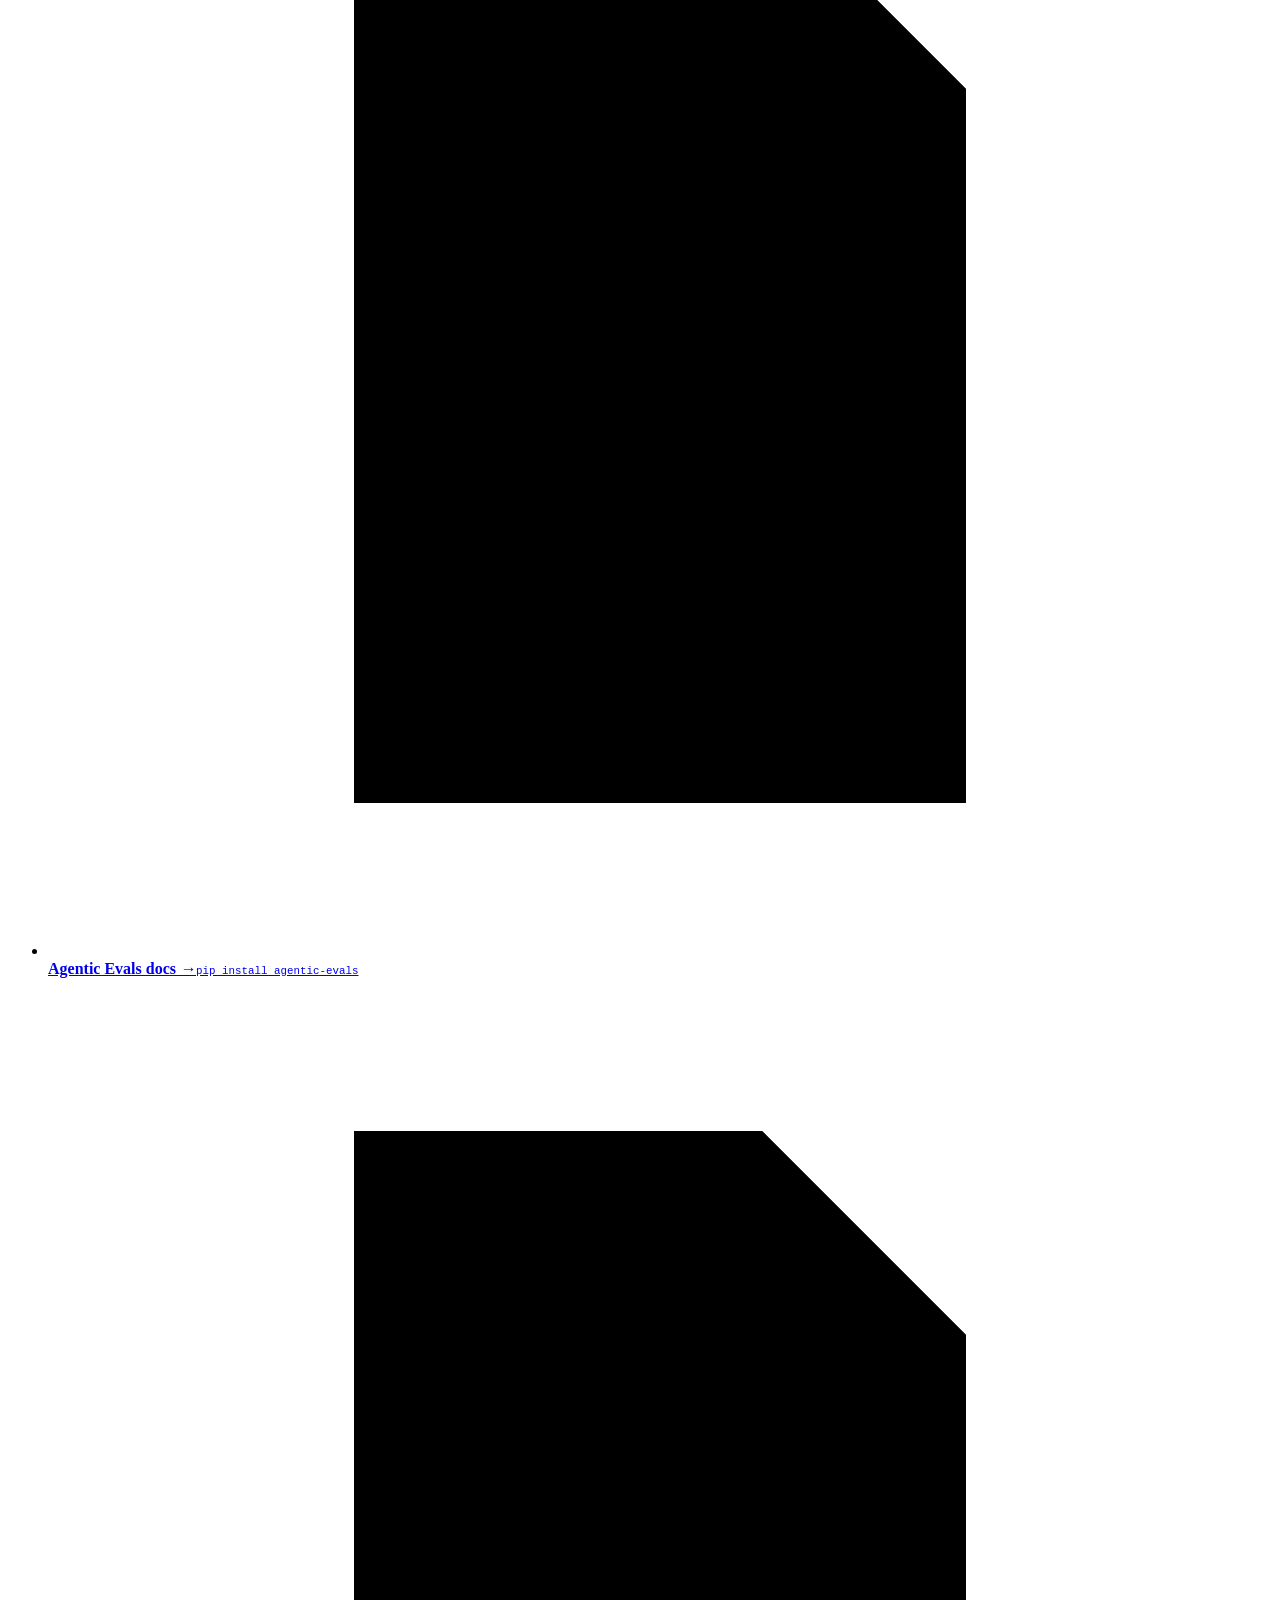
==== commit 7d84872c: "Use shared Control Tower theme and interactive product demo" ====
--- a/index.html
+++ b/index.html
@@ -1,260 +1,179 @@
-<!DOCTYPE html>
+<!doctype html>
 <html lang="en">
 <head>
-  <meta charset="UTF-8" />
-  <meta name="viewport" content="width=device-width, initial-scale=1.0" />
-
-  <title>DeepAgentLabs MCP Server | One MCP server. Multiple agentic capabilities.</title>
-
-  <meta
-    name="description"
-    content="A unified MCP interface for workflow analysis, resilience testing, diagnostics, and agentic system readiness."
-  />
-
-  <meta
-    property="og:title"
-    content="DeepAgentLabs MCP Server"
-  />
-
-  <meta
-    property="og:description"
-    content="One MCP server. Multiple agentic capabilities."
-  />
-
-  <meta property="og:type" content="website" />
-  <meta property="og:url" content="https://deepagentlabs.io/deep-agentic-core-mcp/" />
-  <meta property="og:image" content="https://deepagentlabs.io/deep-agentic-core-mcp/og.png" />
-
-  <meta name="twitter:card" content="summary_large_image" />
-
-  <!-- Fonts -->
-  <link rel="preconnect" href="https://fonts.googleapis.com" />
-  <link rel="preconnect" href="https://fonts.gstatic.com" crossorigin />
-
-  <link
-    href="https://fonts.googleapis.com/css2?family=Inter:wght@400;500;600;700&family=JetBrains+Mono:wght@400;500;600;700&display=swap"
-    rel="stylesheet"
-  />
-
-  <!-- Material Symbols -->
-  <link
-    href="https://fonts.googleapis.com/css2?family=Material+Symbols+Outlined:opsz,wght,FILL,GRAD@20..48,100..700,0..1,-50..200"
-    rel="stylesheet"
-  />
-
-  <!-- IMPORTANT: relative path -->
-  <link rel="stylesheet" href="site.css" />
+  <meta charset="utf-8">
+  <meta name="viewport" content="width=device-width, initial-scale=1">
+  <meta name="description" content="Bring DeepAgentLabs workflow analysis, diagnostics, and resilience capabilities into your MCP client. Use local stdio or authenticated hosted HTTP, with explicit tool availability for each transport.">
+  <meta name="theme-color" content="#07110e">
+  <meta property="og:title" content="MCP Server — DeepAgentLabs">
+  <meta property="og:description" content="Bring DeepAgentLabs workflow analysis, diagnostics, and resilience capabilities into your MCP client. Use local stdio or authenticated hosted HTTP, with explicit tool availability for each transport.">
+  <meta property="og:type" content="website">
+  <link rel="canonical" href="https://deepagentlabs.io/mcp/">
+  <meta property="og:image" content="https://deepagentlabs.io/assets/img/ecosystem.png">
+  <meta name="twitter:card" content="summary_large_image">
+  <title>MCP Server — DeepAgentLabs</title>
+  <link rel="icon" href="https://deepagentlabs.io/assets/img/dal-logo.png">
+  <link rel="stylesheet" href="https://deepagentlabs.github.io/assets/css/styles.css">
+  <link rel="stylesheet" href="https://deepagentlabs.github.io/assets/css/enhance.css">
+  <link rel="stylesheet" href="https://deepagentlabs.github.io/assets/css/nav.css">
+  <link rel="stylesheet" href="https://deepagentlabs.github.io/assets/css/theme.css">
+  <link rel="stylesheet" href="https://deepagentlabs.github.io/assets/css/background.css">
+  <link rel="stylesheet" href="https://deepagentlabs.github.io/assets/css/copy.css">
+  <link rel="stylesheet" href="https://deepagentlabs.github.io/assets/css/polish.css">
+  <link rel="stylesheet" href="https://deepagentlabs.github.io/assets/css/product.css">
+  <link rel="stylesheet" href="https://deepagentlabs.github.io/assets/css/footer.css">
+  <link rel="stylesheet" href="https://deepagentlabs.github.io/assets/css/beam.css">
+  <link rel="stylesheet" href="https://deepagentlabs.github.io/assets/css/product-uniform.css">
+  <link rel="stylesheet" href="https://deepagentlabs.github.io/assets/css/simulations.css">
+  <script src="https://deepagentlabs.github.io/assets/js/site.js" defer></script>
+  <script src="https://deepagentlabs.github.io/assets/js/usecases-data.js" defer></script>
+  <script src="https://deepagentlabs.github.io/assets/js/usecases.js" defer></script>
+  <script src="https://deepagentlabs.github.io/assets/js/nav.js" defer></script>
+  <script src="https://deepagentlabs.github.io/assets/js/background.js" defer></script>
+  <script src="https://deepagentlabs.github.io/assets/js/copy.js" defer></script>
+  <script src="https://deepagentlabs.github.io/assets/js/product.js" defer></script>
+  <script src="https://deepagentlabs.github.io/assets/js/beam.js" defer></script>
+  <script src="https://deepagentlabs.github.io/assets/js/simulations.js" defer></script>
 </head>
-
-<body>
-
-  <!-- =========================================================
-       NAVIGATION
-  ========================================================== -->
-
+<body class="product-page uniform-product" data-product="mcp">
+  <a class="skip-link" href="#main">Skip to content</a>
   <header class="site-header">
-    <div class="nav-container">
-
-      <a href="#" class="brand">
-        <div class="brand-mark">
-          <svg
-            viewBox="0 0 24 24"
-            fill="none"
-            stroke="currentColor"
-            stroke-width="1.8"
-            aria-hidden="true"
-          >
-            <polygon points="12 2 2 7 12 12 22 7 12 2"></polygon>
-            <polyline points="2 12 12 17 22 12"></polyline>
-            <polyline points="2 17 12 22 22 17"></polyline>
-          </svg>
-        </div>
-
-        <div class="brand-text">
-          <span>DeepAgentLabs</span>
-          <small>MCP SERVER</small>
-        </div>
-      </a>
-
-      <nav class="desktop-nav">
-        <a href="#capabilities">Capabilities</a>
-        <a href="#use-cases">Use Cases</a>
-      </nav>
-
-      <div class="nav-actions">
-
-        <a
-          href="https://github.com/DeepAgentLabs/mcp-server"
-          target="_blank"
-          rel="noopener noreferrer"
-          class="nav-button secondary"
-        >
-          GitHub
-        </a>
-
-        <a
-          href="http://127.0.0.1:8000/deep-agentic-core-mcp/"
-          class="nav-button primary"
-        >
-          Documentation
-        </a>
-
-        <button
-          class="mobile-menu-button"
-          id="mobile-menu-button"
-          aria-label="Open navigation"
-        >
-          <span class="material-symbols-outlined">menu</span>
-        </button>
-
-      </div>
-    </div>
-
-    <!-- Mobile Navigation -->
-
-    <div class="mobile-nav" id="mobile-nav">
-
-      <a href="#capabilities">Capabilities</a>
-      <a href="#use-cases">Use Cases</a>
-
-      <div class="mobile-nav-buttons">
-
-        <a
-          href="https://github.com/DeepAgentLabs/mcp-server"
-          target="_blank"
-          rel="noopener noreferrer"
-        >
-          GitHub
-        </a>
-
-        <a href="docs/">
-          Documentation
-        </a>
-
-      </div>
-    </div>
+    <a class="brand" href="https://deepagentlabs.io/" aria-label="DeepAgentLabs home">
+      <span class="brand-logo" aria-hidden="true"></span>
+      <span>DeepAgentLabs</span>
+    </a>
+    <button class="nav-toggle" type="button" aria-expanded="false" aria-controls="site-nav">Menu</button>
+    <nav id="site-nav" aria-label="Primary navigation">
+      <div class="nav-item has-mega">
+        <button class="nav-trigger" type="button" aria-expanded="false" aria-controls="mega-platform">Platform</button>
+        <div class="mega mega-compact mega-narrow" id="mega-platform">
+          <div class="mega-main">
+            <p class="mega-label">On this site</p>
+            <ul class="mega-grid">
+              <li><a class="mega-link mega-link-plain" href="https://deepagentlabs.io/#loop"><span class="mega-text"><strong>The operating loop <i aria-hidden="true">→</i></strong><small>Define, observe, stress, evaluate, improve.</small></span></a></li>
+              <li><a class="mega-link mega-link-plain" href="https://deepagentlabs.io/#dashboards"><span class="mega-text"><strong>Dashboards <i aria-hidden="true">→</i></strong><small>What each product shows you.</small></span></a></li>
+              <li><a class="mega-link mega-link-plain" href="https://deepagentlabs.io/#why"><span class="mega-text"><strong>Why DeepAgentLabs <i aria-hidden="true">→</i></strong><small>How we differ from dashboards and SDK evals.</small></span></a></li>
+            </ul>
+          </div>
+          <a class="mega-side" href="https://deepagentlabs.io/roadmap.html">
+            <span class="mega-label">Roadmap</span>
+            <strong>Step 1 of 8: v0.1 in review.</strong>
+            <span class="mega-side-copy">See where the specification is headed, phase by phase.</span>
+            <span class="mega-side-cta">View roadmap <svg viewBox="0 0 24 24" aria-hidden="true"><path d="M5 12h14M13 6l6 6-6 6"/></svg></span>
+          </a>
+        </div>
+      </div>
+      <div class="nav-item has-mega">
+        <button class="nav-trigger" type="button" aria-expanded="false" aria-controls="mega-products">Products</button>
+        <div class="mega" id="mega-products">
+          <div class="mega-main">
+            <p class="mega-label">Products</p>
+            <ul class="mega-grid">
+              <li><a class="mega-link" href="https://deepagentlabs.io/agenticlens"><span class="mega-icon"><svg viewBox="0 0 24 24" aria-hidden="true"><circle cx="11" cy="11" r="6"/><path d="m20 20-4.5-4.5"/><circle cx="11" cy="11" r="2"/></svg></span><span class="mega-text"><strong>AgenticLens <i aria-hidden="true">→</i></strong><small>Observe — OTLP traces, cost and latency on live traffic.</small></span></a></li>
+              <li><a class="mega-link" href="https://deepagentlabs.io/agentic-chaos"><span class="mega-icon"><svg viewBox="0 0 24 24" aria-hidden="true"><path d="M13 2 5 13h6l-1 9 8-11h-6l1-9z"/></svg></span><span class="mega-text"><strong>Agentic Chaos <i aria-hidden="true">→</i></strong><small>Stress — fault injection and drift testing across frameworks.</small></span></a></li>
+              <li><a class="mega-link" href="https://deepagentlabs.io/agentic-sidecar"><span class="mega-icon"><svg viewBox="0 0 24 24" aria-hidden="true"><path d="M12 3 4 6v6c0 4.5 3.4 8 8 9 4.6-1 8-4.5 8-9V6l-8-3z"/><path d="m9 12 2 2 4-4"/></svg></span><span class="mega-text"><strong>Agentic Sidecar <i aria-hidden="true">→</i></strong><small>Govern — allow, warn or block actions against intent and policy.</small></span></a></li>
+              <li><a class="mega-link" href="https://deepagentlabs.io/agentic-evals"><span class="mega-icon"><svg viewBox="0 0 24 24" aria-hidden="true"><path d="M4 19V9M10 19V5M16 19v-7M22 19H2"/></svg></span><span class="mega-text"><strong>Agentic Evals <i aria-hidden="true">→</i></strong><small>Evaluate — deterministic and LLM-judge scoring behind a CI gate.</small></span></a></li>
+              <li><a class="mega-link" href="https://deepagentlabs.io/mcp"><span class="mega-icon"><svg viewBox="0 0 24 24" aria-hidden="true"><path d="M9 7V3M15 7V3M7 7h10v4a5 5 0 0 1-10 0V7zM12 16v5"/></svg></span><span class="mega-text"><strong>MCP Server <i aria-hidden="true">→</i></strong><small>Connect — every tool exposed through one MCP interface.</small></span></a></li>
+              <li><a class="mega-link" href="https://deepagentlabs.io/control-tower"><span class="mega-icon"><svg viewBox="0 0 24 24" aria-hidden="true"><rect x="3" y="3" width="7" height="7"/><rect x="14" y="3" width="7" height="7"/><rect x="3" y="14" width="7" height="7"/><rect x="14" y="14" width="7" height="7"/></svg></span><span class="mega-text"><strong>Control Tower <i aria-hidden="true">→</i></strong><small>Operate — registry and console for every stage.</small></span></a></li>
+            </ul>
+          </div>
+          <a class="mega-side" href="https://github.com/DeepAgentLabs/ai-operations-spec">
+            <span class="mega-label">The shared contract</span>
+            <strong>AI Operations Specification</strong>
+            <span class="mega-side-copy">One vendor-neutral spec every product implements — so runs, steps and evaluations mean the same thing everywhere.</span>
+            <span class="mega-side-cta">Read the spec <svg viewBox="0 0 24 24" aria-hidden="true"><path d="M5 12h14M13 6l6 6-6 6"/></svg></span>
+          </a>
+        </div>
+      </div>
+      <div class="nav-item has-mega">
+        <button class="nav-trigger" type="button" aria-expanded="false" aria-controls="mega-docs">Docs</button>
+        <div class="mega" id="mega-docs">
+          <div class="mega-main">
+            <p class="mega-label">Documentation</p>
+            <ul class="mega-grid">
+              <li><a class="mega-link" href="https://deepagentlabs.io/agenticlens/docs"><span class="mega-icon"><svg viewBox="0 0 24 24" aria-hidden="true"><path d="M6 3h8l4 4v14H6z"/><path d="M14 3v4h4M9 12h6M9 16h6"/></svg></span><span class="mega-text"><strong>AgenticLens docs <i aria-hidden="true">→</i></strong><small><code>pip install agenticlens</code></small></span></a></li>
+              <li><a class="mega-link" href="https://deepagentlabs.io/agentic-chaos/docs"><span class="mega-icon"><svg viewBox="0 0 24 24" aria-hidden="true"><path d="M6 3h8l4 4v14H6z"/><path d="M14 3v4h4M9 12h6M9 16h6"/></svg></span><span class="mega-text"><strong>Agentic Chaos docs <i aria-hidden="true">→</i></strong><small><code>pip install agentic-chaos</code></small></span></a></li>
+              <li><a class="mega-link" href="https://deepagentlabs.io/agentic-sidecar/docs"><span class="mega-icon"><svg viewBox="0 0 24 24" aria-hidden="true"><path d="M6 3h8l4 4v14H6z"/><path d="M14 3v4h4M9 12h6M9 16h6"/></svg></span><span class="mega-text"><strong>Agentic Sidecar docs <i aria-hidden="true">→</i></strong><small><code>pip install agentic-sidecar</code></small></span></a></li>
+              <li><a class="mega-link" href="https://deepagentlabs.io/agentic-evals/docs"><span class="mega-icon"><svg viewBox="0 0 24 24" aria-hidden="true"><path d="M6 3h8l4 4v14H6z"/><path d="M14 3v4h4M9 12h6M9 16h6"/></svg></span><span class="mega-text"><strong>Agentic Evals docs <i aria-hidden="true">→</i></strong><small><code>pip install agentic-evals</code></small></span></a></li>
+              <li><a class="mega-link" href="https://deepagentlabs.io/mcp/docs"><span class="mega-icon"><svg viewBox="0 0 24 24" aria-hidden="true"><path d="M6 3h8l4 4v14H6z"/><path d="M14 3v4h4M9 12h6M9 16h6"/></svg></span><span class="mega-text"><strong>MCP Server docs <i aria-hidden="true">→</i></strong><small>Tools, resources and client setup.</small></span></a></li>
+              <li><a class="mega-link" href="https://deepagentlabs.io/control-tower/docs"><span class="mega-icon"><svg viewBox="0 0 24 24" aria-hidden="true"><path d="M6 3h8l4 4v14H6z"/><path d="M14 3v4h4M9 12h6M9 16h6"/></svg></span><span class="mega-text"><strong>Control Tower docs <i aria-hidden="true">→</i></strong><small><code>pip install agenticops-control-tower</code></small></span></a></li>
+            </ul>
+          </div>
+          <div class="mega-side mega-side-static">
+            <span class="mega-label">Start here</span>
+            <strong>Up and running in a minute.</strong>
+            <code class="mega-code">pip install agenticlens</code>
+            <span class="mega-side-copy">Instrument one agent, see its first trace, then add evals and chaos when you're ready.</span>
+            <span class="mega-label mega-pypi-label">On PyPI</span>
+            <div class="mega-pypi"><a href="https://pypi.org/project/agenticlens/" target="_blank" rel="noopener noreferrer">AgenticLens <span aria-hidden="true">↗</span></a><a href="https://pypi.org/project/agentic-chaos/" target="_blank" rel="noopener noreferrer">Chaos <span aria-hidden="true">↗</span></a><a href="https://pypi.org/project/agentic-evals/" target="_blank" rel="noopener noreferrer">Evals <span aria-hidden="true">↗</span></a><a href="https://pypi.org/project/agentic-sidecar/" target="_blank" rel="noopener noreferrer">Sidecar <span aria-hidden="true">↗</span></a><a href="https://pypi.org/project/deep-agentic-core-mcp/" target="_blank" rel="noopener noreferrer">MCP <span aria-hidden="true">↗</span></a><a href="https://pypi.org/project/agenticops-control-tower/" target="_blank" rel="noopener noreferrer">Control Tower <span aria-hidden="true">↗</span></a></div>
+            <a class="mega-side-cta" href="https://deepagentlabs.io/agenticlens/docs">AgenticLens quickstart <svg viewBox="0 0 24 24" aria-hidden="true"><path d="M5 12h14M13 6l6 6-6 6"/></svg></a>
+          </div>
+        </div>
+      </div>
+      <!-- USE CASES MENU: content comes from assets/js/usecases-data.js (edit it there, not here).
+           assets/js/usecases.js fills the [data-uc-list] and [data-uc-most-asked] slots below. -->
+      <div class="nav-item has-mega">
+        <button class="nav-trigger" type="button" aria-expanded="false" aria-controls="mega-usecases">Use cases</button>
+        <div class="mega mega-usecases" id="mega-usecases">
+          <div class="mega-main">
+            <p class="mega-label">Use cases</p>
+            <ul class="mega-grid" data-uc-list></ul>
+          </div>
+          <div class="mega-side mega-side-static">
+            <span class="mega-label">Start here</span>
+            <strong>See it on a real agent.</strong>
+            <span class="mega-side-copy">Each use case walks through the problem, the setup and the result, step by step.</span>
+            <span class="mega-label mega-pypi-label">Most asked</span>
+            <div class="mega-pypi" data-uc-most-asked></div>
+            <a class="mega-side-cta" href="https://discord.gg/fEqPFWgcDG" target="_blank" rel="noopener noreferrer">Share your use case <svg viewBox="0 0 24 24" aria-hidden="true"><path d="M5 12h14M13 6l6 6-6 6"/></svg></a>
+          </div>
+        </div>
+      </div>
+      <!-- /USE CASES MENU -->
+      <a href="https://deepagentlabs.io/#architecture">Architecture</a>
+      <a href="https://deepagentlabs.io/#faq">FAQ</a>
+      <a href="https://github.com/DeepAgentLabs/ai-operations-spec">Specification</a>
+      <a href="https://deepagentlabs.io/roadmap.html">Roadmap</a>
+      <a href="https://mcp.deepagentlabs.io" target="_blank" rel="noopener noreferrer">Remote MCP</a>
+      <a class="nav-cta" href="https://github.com/DeepAgentLabs">GitHub <span aria-hidden="true">↗</span></a>
+    </nav>
   </header>
-
-
-  <!-- =========================================================
-       MAIN
-  ========================================================== -->
-
-  <main>
-
-    <!-- Ambient background -->
-
-    <div class="ambient ambient-purple"></div>
-    <div class="ambient ambient-cyan"></div>
-
-
-    <!-- =======================================================
-         HERO
-    ======================================================== -->
-
-    <section class="hero section-container">
-
-      <div class="hero-content">
-
-        <div class="version-badge">
-          <span class="status-dot"></span>
-          <span>ALPHA · v0.4.0</span>
-          <span class="badge-divider">|</span>
-          <span>deep-agentic-core-mcp</span>
-        </div>
-
-        <h1>
-          One MCP server.
-          <span>Multiple agentic capabilities.</span>
-        </h1>
-
-        <p class="hero-description">
-          A unified MCP interface for workflow analysis, resilience testing,
-          diagnostics, and agentic system readiness across the
-          DeepAgentLabs ecosystem.
-        </p>
-
-        <div class="hero-actions">
-
-          <a href="docs/" class="button button-primary">
-            <span>Explore Documentation</span>
-            <span class="material-symbols-outlined">arrow_forward</span>
-          </a>
-
-          <a
-            href="https://github.com/DeepAgentLabs/mcp-server"
-            target="_blank"
-            rel="noopener noreferrer"
-            class="button button-secondary"
-          >
-            <span class="material-symbols-outlined">code</span>
-            <span>View on GitHub</span>
-          </a>
-
-        </div>
-
-        <div class="hero-meta">
-
-          <span>
-            <span class="material-symbols-outlined">terminal</span>
-            Python
-          </span>
-
-          <span>
-            <span class="material-symbols-outlined">swap_horiz</span>
-            MCP / stdio
-          </span>
-
-          <span>
-            <span class="material-symbols-outlined">extension</span>
-            38 MCP tools
-          </span>
-
-        </div>
-
-      </div>
-
-
-      <!-- Hero visual -->
-
-      <div class="hero-visual">
-
-        <div class="terminal-card">
-
-          <div class="terminal-header">
-
-            <div class="terminal-dots">
-              <span></span>
-              <span></span>
-              <span></span>
-            </div>
-
-            <span class="terminal-title">
-              deep-agentic-core-mcp
-            </span>
-
-            <span class="runtime-badge">
-              LOCAL
-            </span>
-
-          </div>
-
-
-          <div class="architecture-animation">
-            <img
-            src="docs/assets/IMAGE.png"
-            alt="Animated DeepAgentLabs MCP server architecture"
-            class="architecture-gif"
-            />
-          </div>
+  <main id="main">
+    <section class="pp-hero pp-enter" id="top">
+      <div class="pp-hero-copy">
+        <p class="pp-crumbs"><a href="https://deepagentlabs.io/">Home</a><span aria-hidden="true">/</span><span>Products</span><span aria-hidden="true">/</span><b>MCP Server</b></p>
+        <p class="section-label">MCP Server · Connect</p>
+        <h1>One interface.<br><span class="hl">Your agent toolkit.</span></h1>
+        <p class="pp-lede">Bring DeepAgentLabs workflow analysis, diagnostics, and resilience capabilities into your MCP client. Use local stdio or authenticated hosted HTTP, with explicit tool availability for each transport.</p>
+        <div class="hero-actions"><a class="button button-primary" href="#simulation">Try the simulation <span aria-hidden="true">↘</span></a><a class="button button-secondary" href="docs/">Read the docs <span aria-hidden="true">→</span></a></div>
+        <code class="tl-pip pp-pip">pip install deep-agentic-core-mcp</code>
+        <ul class="pp-facts" aria-label="Key facts"><li>Open source</li><li>Local stdio + hosted HTTP</li><li>Structured tool results</li></ul>
+      </div>
+      <aside class="product-preview" aria-label="MCP Server example preview">
+        <p class="product-preview-label">MCP TOOL ACTIVITY · EXAMPLE <span>● Simulated</span></p>
+        <h2>From request to evidence.</h2>
+        <div class="product-preview-stats"><div><strong>2</strong><span>demo tools</span></div><div><strong>JSON</strong><span>results</span></div><div><strong>0</strong><span>live calls</span></div></div>
+        <ul class="product-preview-rows"><li><span>tools/list</span><b class="">DISCOVER</b></li><li><span>core.health</span><b class="">AVAILABLE</b></li><li><span>lens.analyze_workflow</span><b class="">AVAILABLE</b></li><li><span>chaos.run_experiment</span><b class="">LOCAL ONLY</b></li></ul>
+        <p class="product-preview-caption">Run illustrative calls and inspect structured results in the browser.</p>
+        <a href="#simulation">Explore this example <span aria-hidden="true">→</span></a>
+      </aside>
     </section>
-
-
-    <!-- =======================================================
-         CAPABILITIES
-    ======================================================== -->
-
-    <section
+    <!-- product-simulation:start -->
+    <section class="dal-demo-section" id="simulation" aria-labelledby="simulation-mcp">
+      <div class="dal-demo-intro"><small>Interactive example</small><h2 id="simulation-mcp">Follow a tool request from client to result.</h2><p>See an example MCP client discover tools, check server health, and request workflow analysis through the unified interface.</p></div>
+      <div class="dal-demo" data-product-simulation="mcp">
+        <div class="dal-demo-top"><span>MCP tool activity · example client</span><span class="dal-demo-badge">Simulated</span></div>
+        <div class="dal-demo-metrics"><div><strong data-sim-metric>1 / 4</strong><span>Requests completed</span></div><div><strong data-sim-metric>0</strong><span>Tools called</span></div><div><strong data-sim-metric>Connected</strong><span>Session</span></div></div>
+        <ul class="dal-demo-rows"><li class="dal-demo-row" data-sim-row data-tone="ok" style="--span-start:0%;--span-width:100%"><span>tools/list</span><span class="dal-demo-result" data-sim-result>complete</span><span class="dal-demo-detail" data-sim-detail>catalog received</span></li><li class="dal-demo-row" data-sim-row data-tone="muted" style="--span-start:0%;--span-width:100%"><span>core.health</span><span class="dal-demo-result" data-sim-result>pending</span><span class="dal-demo-detail" data-sim-detail>—</span></li><li class="dal-demo-row" data-sim-row data-tone="muted" style="--span-start:0%;--span-width:100%"><span>lens.analyze_workflow</span><span class="dal-demo-result" data-sim-result>pending</span><span class="dal-demo-detail" data-sim-detail>—</span></li><li class="dal-demo-row" data-sim-row data-tone="muted" style="--span-start:0%;--span-width:100%"><span>lens.report_summary</span><span class="dal-demo-result" data-sim-result>pending</span><span class="dal-demo-detail" data-sim-detail>—</span></li></ul>
+        <div class="dal-demo-event"><small>RECENT ACTIVITY</small><p data-sim-event>Example client discovered the tool catalog. This browser demo does not connect to an MCP server.</p></div>
+        <div class="dal-demo-controls" data-sim-controls hidden><div><button type="button" data-sim-toggle aria-pressed="false">Play demo</button><button type="button" data-sim-next>Next step →</button></div><small>Step <span data-sim-step>1 / 3</span></small></div>
+        <p class="dal-demo-note">Example data, simulated in your browser. No live telemetry or real actions.</p>
+        <script type="application/json" data-sim-frames>[{"metrics": ["1 / 4", "0", "Connected"], "rows": [["complete", "catalog received", "ok"], ["pending", "\u2014", "muted"], ["pending", "\u2014", "muted"], ["pending", "\u2014", "muted"]], "event": "Example client discovered the tool catalog. This browser demo does not connect to an MCP server."}, {"metrics": ["2 / 4", "1", "Connected"], "rows": [["complete", "catalog received", "ok"], ["complete", "healthy", "ok"], ["running", "sample workflow", "warn"], ["pending", "\u2014", "muted"]], "event": "core.health returned successfully. lens.analyze_workflow is processing the example workflow artifact."}, {"metrics": ["4 / 4", "3", "Connected"], "rows": [["complete", "catalog received", "ok"], ["complete", "healthy", "ok"], ["complete", "analysis ready", "ok"], ["complete", "summary ready", "ok"]], "event": "Analysis and summary returned to the client. Tool results remain separate from server health."}]</script>
+      </div>
+    </section>
+    <!-- product-simulation:end -->
+    <div class="product-content">
+<section
       id="capabilities"
       class="section section-container"
     >
@@ -432,13 +351,7 @@
       </div>
 
     </section>
-
-
-    <!-- =======================================================
-         ARCHITECTURE
-    ======================================================== -->
-
-    <section
+<section
       id="architecture"
       class="section architecture-section"
     >
@@ -578,13 +491,7 @@
       </div>
 
     </section>
-
-
-    <!-- =======================================================
-         WORKFLOW
-    ======================================================== -->
-
-    <section
+<section
       id="workflow"
       class="section section-container"
     >
@@ -709,12 +616,6 @@
       </div>
 
     </section>
-
-
-<!-- =======================================================
-     USE CASE
-======================================================== -->
-
 <section
   id="use-cases"
   class="section use-case-section"
@@ -907,9 +808,6 @@
   </div>
 
 </section>
-
-
-<!-- USE CASE 2: WORKFLOW FAULT TESTING -->
 <section id="workflow-fault-testing" class="section extra-use-case">
   <div class="use-case-header">
     <div>
@@ -985,9 +883,6 @@
     </div>
   </div>
 </section>
-
-
-<!-- USE CASE 3: AI EVALUATION AND RELEASE GATE -->
 <section id="ai-evaluation-release-gate" class="section extra-use-case">
   <div class="use-case-header">
     <div>
@@ -1064,3 +959,29 @@
     </div>
   </div>
 </section>
+    </div>
+    <section class="cta section-shell pp-cta product-end">
+      <div><p class="section-label">Start building</p><h2>Put MCP Server to work.</h2><p>Start with the documentation, explore the examples, or contribute on GitHub.</p></div>
+      <div class="hero-actions"><a class="button button-primary" href="docs/">Read the docs →</a><a class="button button-secondary" href="https://github.com/DeepAgentLabs/mcp-server">View on GitHub ↗</a></div>
+    </section>
+  </main>
+  <footer class="site-footer">
+    <div class="ft-inner">
+      <div class="ft-about">
+        <p class="ft-statement">Open infrastructure for <em>observable, efficient and resilient</em> AI agents, built in the open.</p>
+        <ul class="ft-values" aria-label="Principles"><li>Spec comes first</li><li>Works with any framework</li><li>Runs on your machine</li><li>Free and open source</li></ul>
+      </div>
+      <nav class="ft-col" aria-label="Products"><p class="ft-title">Products</p><ul><li><a href="https://github.com/DeepAgentLabs/agenticlens" target="_blank" rel="noopener noreferrer">AgenticLens</a></li><li><a href="https://github.com/DeepAgentLabs/agentic-evals" target="_blank" rel="noopener noreferrer">Agentic Evals</a></li><li><a href="https://github.com/DeepAgentLabs/agentic-sidecar" target="_blank" rel="noopener noreferrer">Agentic Sidecar</a></li><li><a href="https://github.com/DeepAgentLabs/agentic-chaos" target="_blank" rel="noopener noreferrer">Agentic Chaos</a></li><li><a href="https://github.com/DeepAgentLabs/mcp-server" target="_blank" rel="noopener noreferrer">MCP Server</a></li><li><a href="https://github.com/DeepAgentLabs/agenticops-control-tower" target="_blank" rel="noopener noreferrer">Control Tower</a></li></ul></nav>
+      <nav class="ft-col" aria-label="Explore"><p class="ft-title">Explore</p><ul><li><a href="https://github.com/DeepAgentLabs/ai-operations-spec" target="_blank" rel="noopener noreferrer">Specification</a></li><li><a href="https://deepagentlabs.io/roadmap.html">Roadmap</a></li><li><a href="https://deepagentlabs.io/#architecture">Capability map</a></li><li><a href="https://deepagentlabs.io/#dashboards">Frameworks</a></li><li><a href="https://deepagentlabs.io/#faq">FAQ</a></li><li><a href="https://mcp.deepagentlabs.io" target="_blank" rel="noopener noreferrer">Remote MCP</a></li></ul></nav>
+      <nav class="ft-col" aria-label="Community"><p class="ft-title">Community</p><ul><li><a href="https://discord.gg/fEqPFWgcDG" target="_blank" rel="noopener noreferrer"><i class="fa-brands fa-discord" aria-hidden="true"></i> Discord</a></li><li><a href="https://www.linkedin.com/company/deepagentlabs" target="_blank" rel="noopener noreferrer"><i class="fa-brands fa-linkedin-in" aria-hidden="true"></i> LinkedIn</a></li><li><a href="https://www.instagram.com/deepagentlabs.io" target="_blank" rel="noopener noreferrer"><i class="fa-brands fa-instagram" aria-hidden="true"></i> Instagram</a></li><li><a href="https://github.com/DeepAgentLabs" target="_blank" rel="noopener noreferrer"><i class="fa-brands fa-github" aria-hidden="true"></i> GitHub</a></li></ul></nav>
+    </div>
+    <div class="ft-word" aria-hidden="true"><span class="ft-word-text"><span class="ft-w1">DeepAgent</span><span class="ft-w2">Labs</span></span></div>
+    <div class="ft-bottom">
+      <p>© <span id="year">2026</span> DeepAgentLabs</p>
+      <p class="ft-status"><i aria-hidden="true"></i>AI Operations Specification · v0.1 in review</p>
+      <a class="ft-top" href="#top">Back to top <span aria-hidden="true">↑</span></a>
+    </div>
+  </footer>
+  <script src="site.js"></script>
+</body>
+</html>
